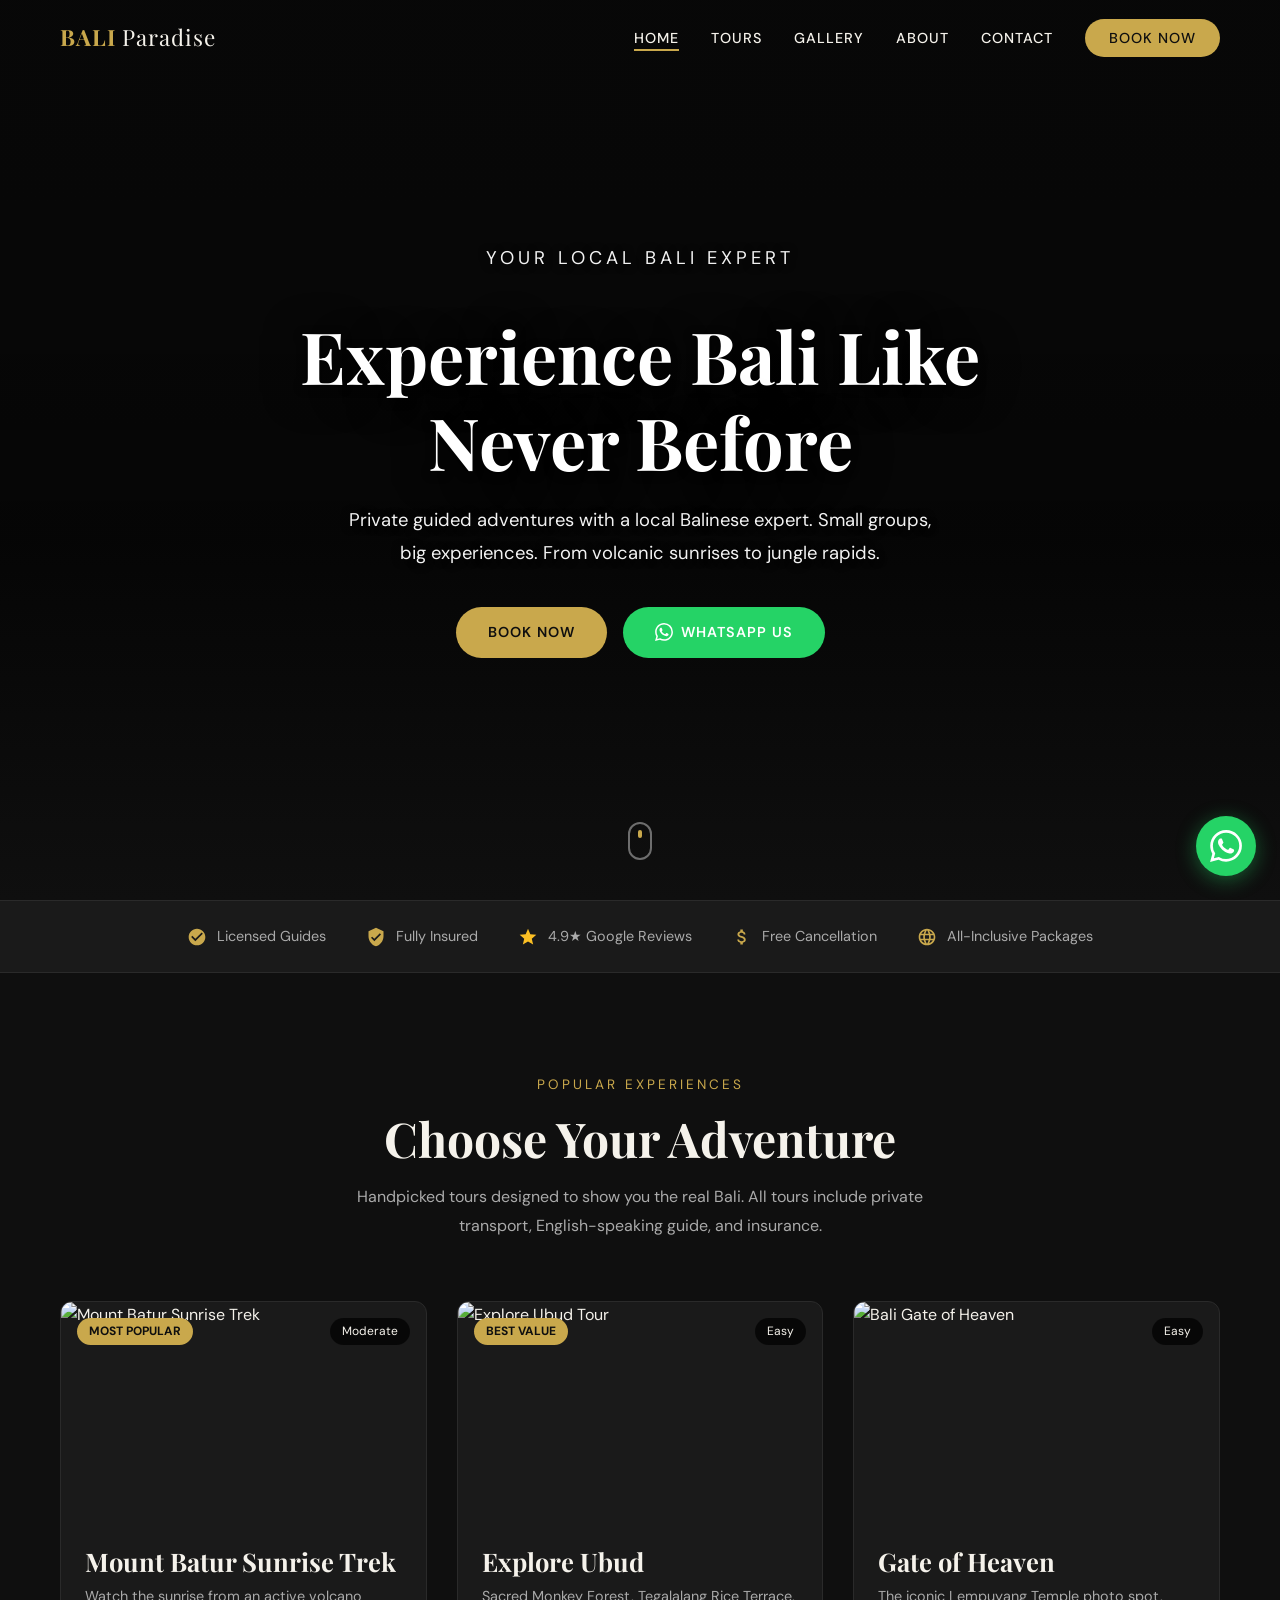
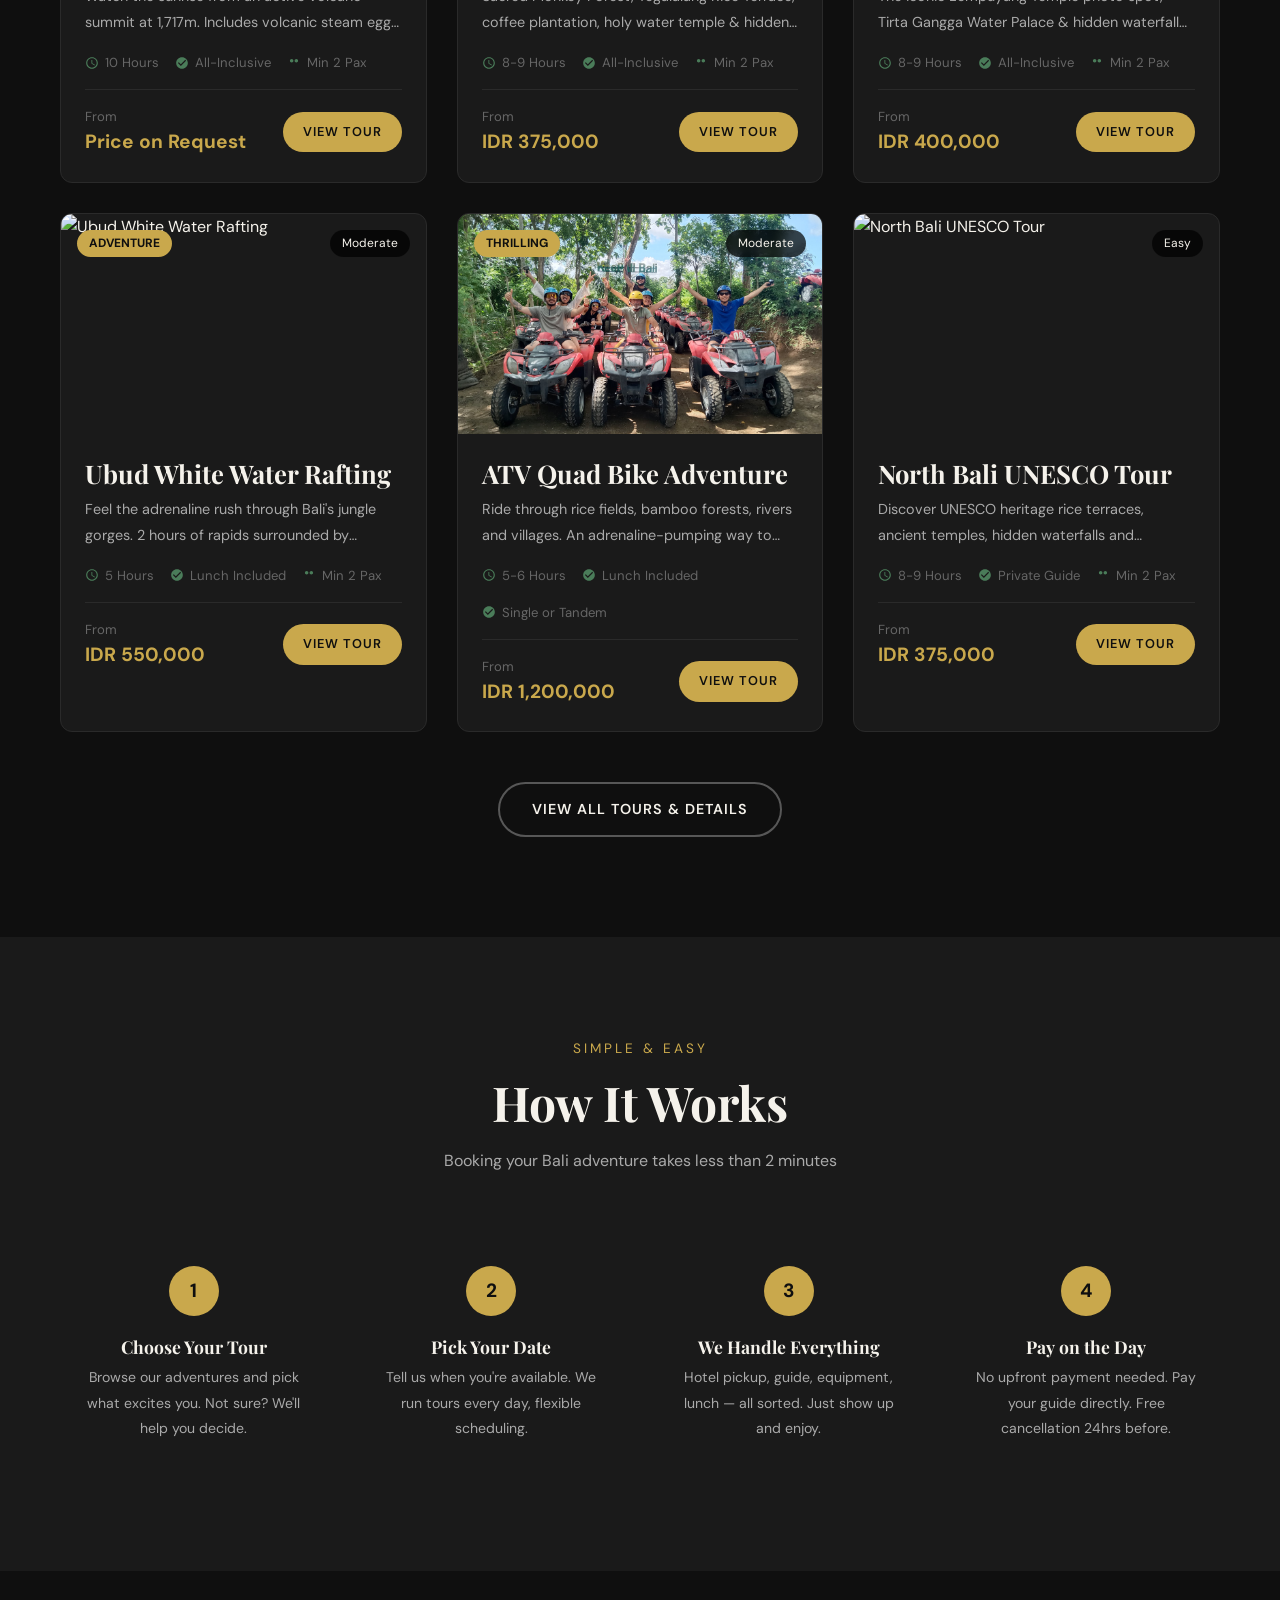
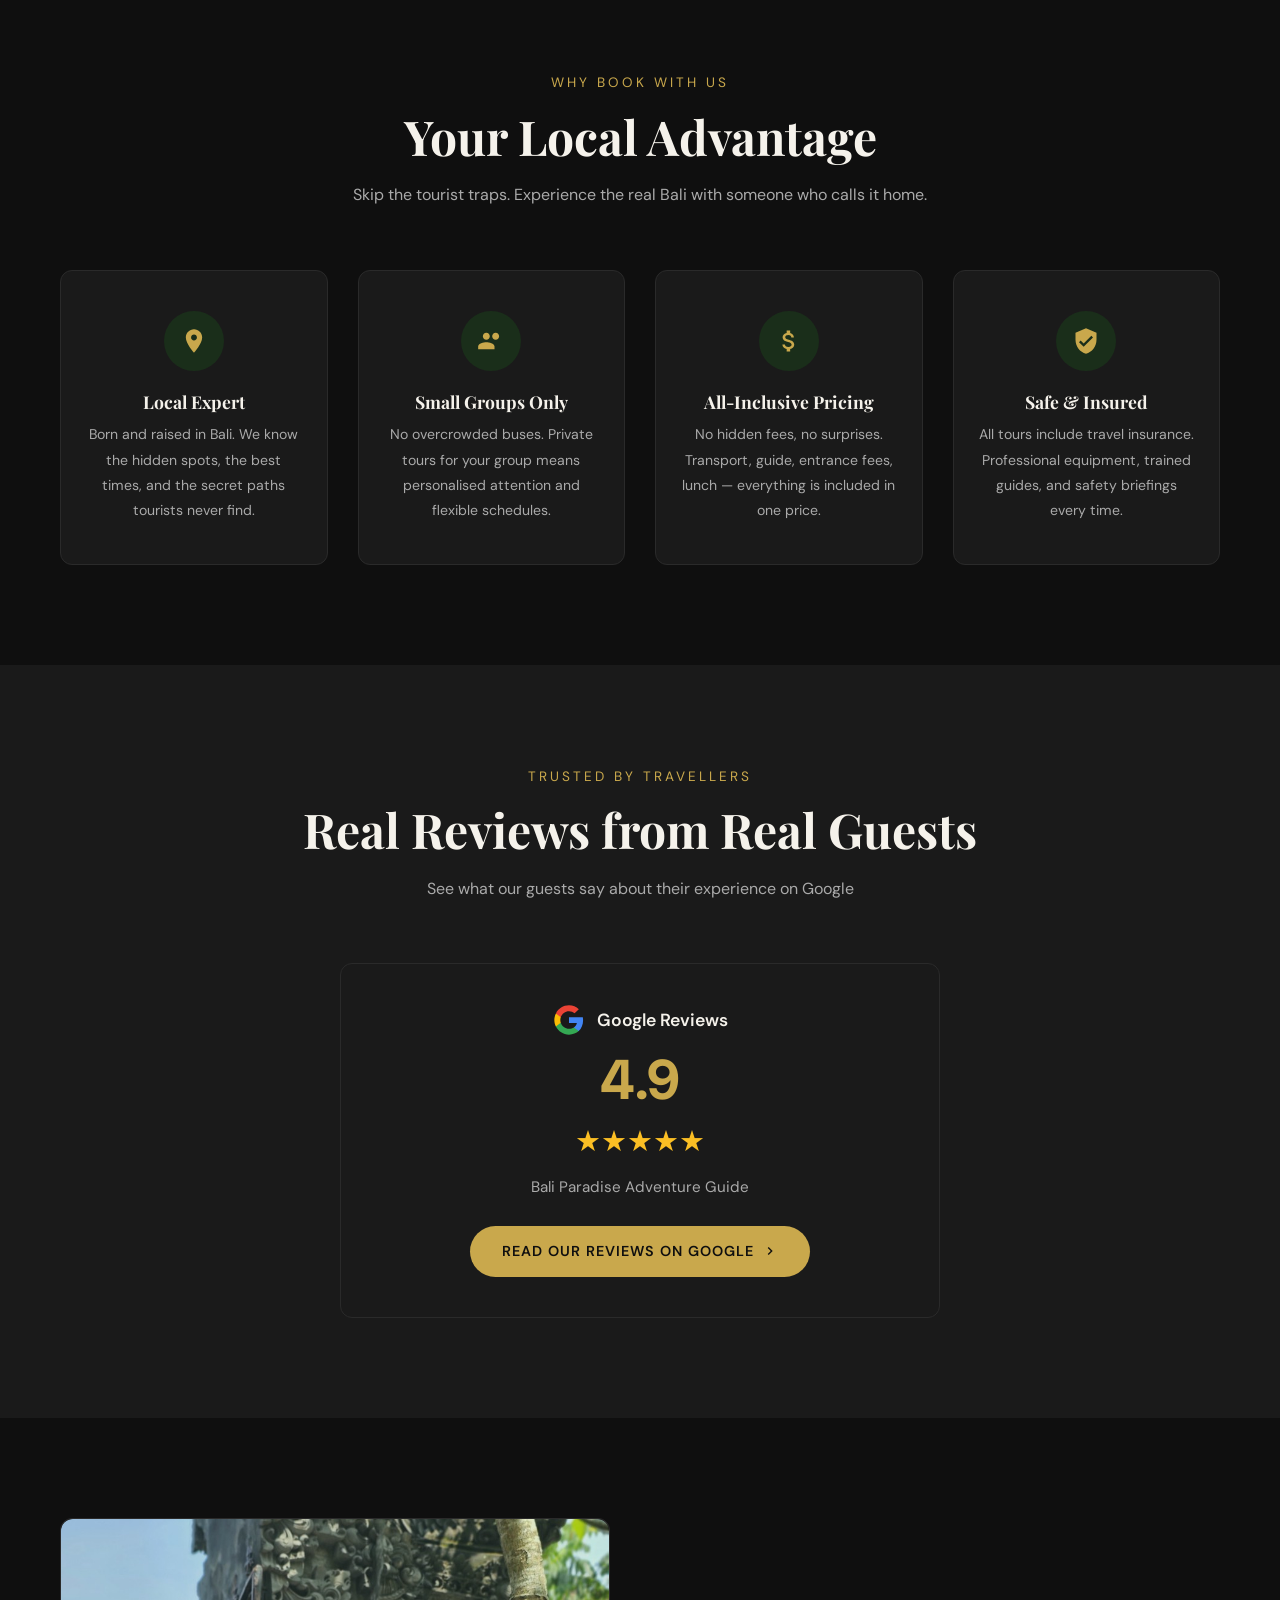
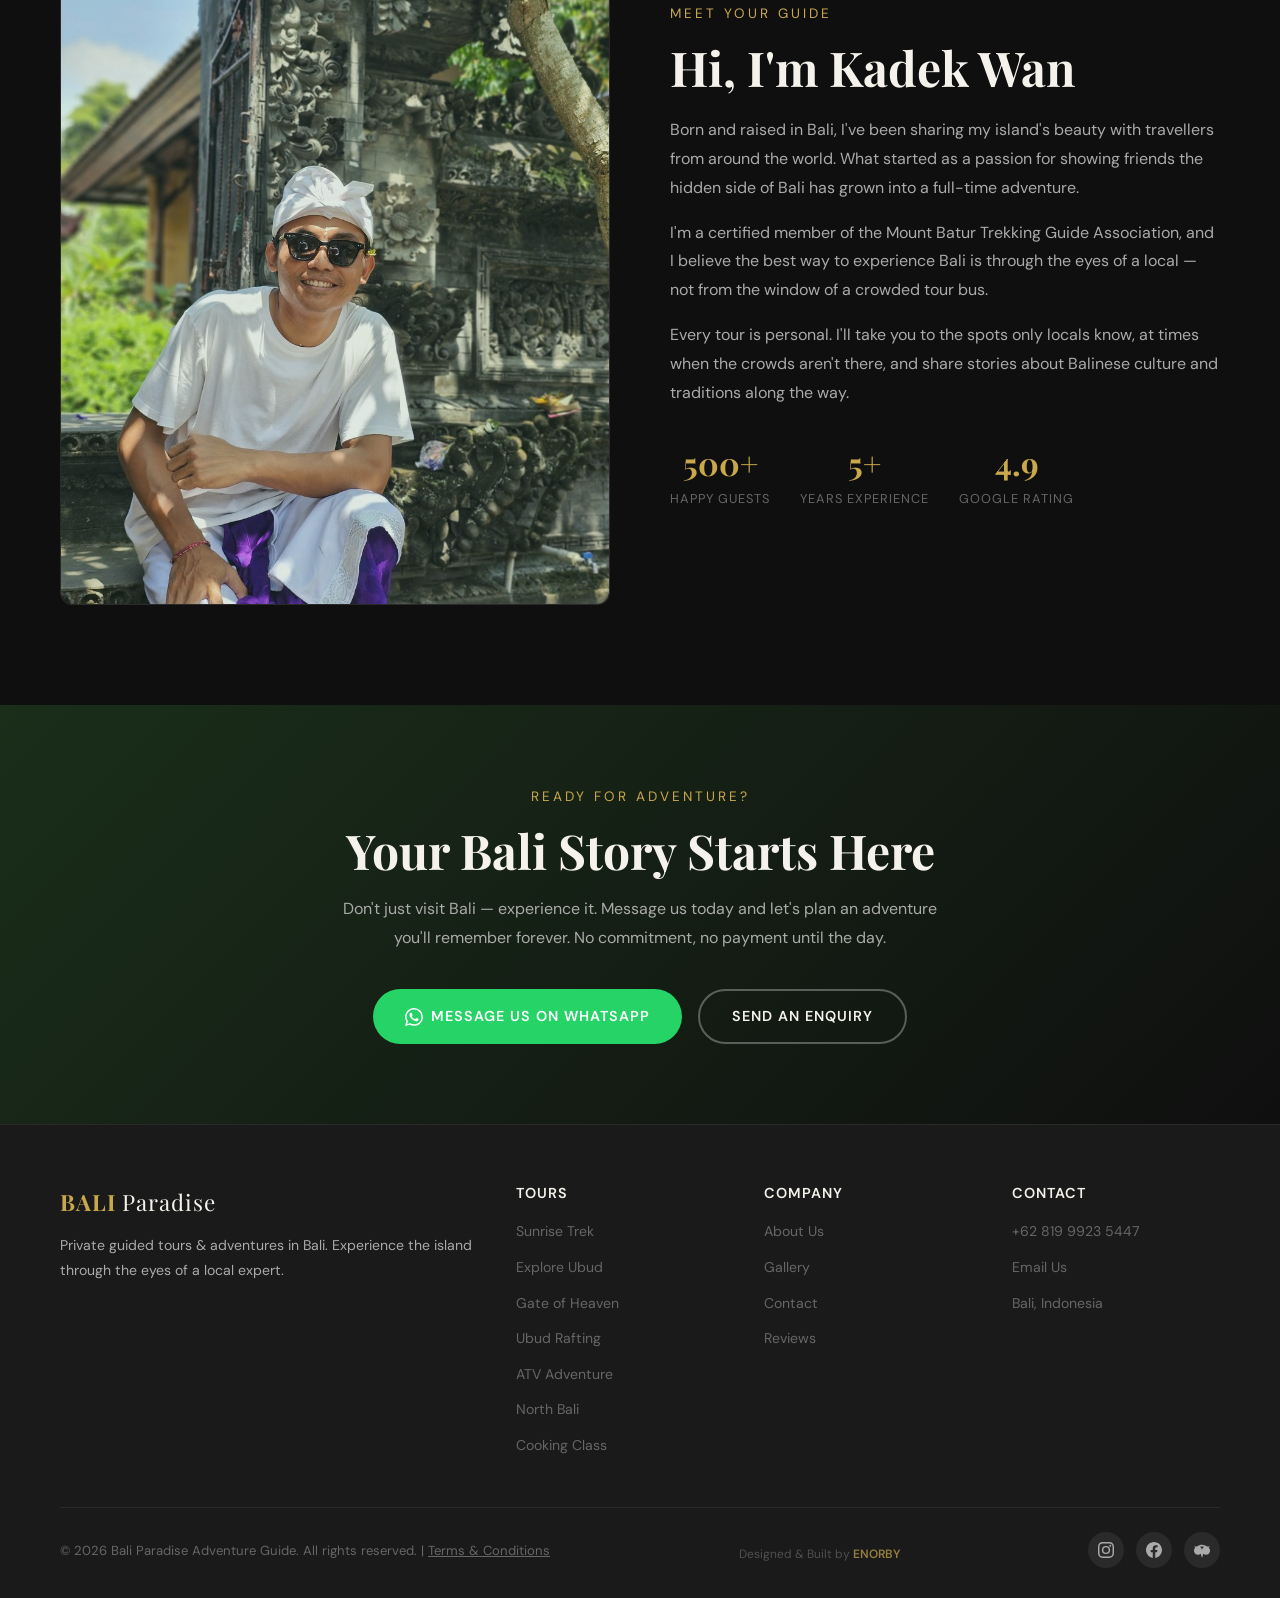
==== index.html @ 6f102c14 "Fix literal \n typo in footer Cooking Class link Co-Authored-By: Claude Sonnet 4.6 (1M context) <nor" ====
﻿<!DOCTYPE html>
<html lang="en">
<head>
    <meta charset="UTF-8">
    <meta name="viewport" content="width=device-width, initial-scale=1.0">
    <title>Bali Paradise Adventure Guide | Private Tours & Experiences in Bali</title>
    <meta name="description" content="Experience Bali with a local expert. Private guided tours including Mount Batur sunrise trek, Ubud rafting, ATV adventures, temple visits & more. Small groups, all-inclusive pricing, free cancellation.">
    <meta name="keywords" content="Bali tours, Bali private guide, Mount Batur sunrise trek, Ubud rafting, Bali ATV, Bali adventure tours">

    <!-- Open Graph -->
    <meta property="og:title" content="Bali Paradise Adventure Guide | Private Tours & Experiences">
    <meta property="og:description" content="Experience Bali with a local expert. Private tours, small groups, all-inclusive pricing.">
    <meta property="og:type" content="website">

    <!-- Fonts -->
    <link rel="preconnect" href="https://fonts.googleapis.com">
    <link rel="preconnect" href="https://fonts.gstatic.com" crossorigin>
    <link href="https://fonts.googleapis.com/css2?family=DM+Sans:wght@400;500;600;700&family=Playfair+Display:wght@400;700;800&display=swap" rel="stylesheet">

    <link rel="stylesheet" href="css/style.css">
</head>
<body>
    <script src="js/cms-loader.js"></script>

    <!-- NAVIGATION -->
    <nav class="navbar">
        <div class="nav-container">
            <a href="index.html" class="nav-logo">BALI <span>Paradise</span></a>
            <ul class="nav-links">
                <li><a href="index.html" class="active">Home</a></li>
                <li><a href="tours.html">Tours</a></li>
                <li><a href="gallery.html">Gallery</a></li>
                <li><a href="about.html">About</a></li>
                <li><a href="contact.html">Contact</a></li>
                <li><a href="booking.html" class="nav-cta">Book Now</a></li>
            </ul>
            <div class="nav-toggle">
                <span></span>
                <span></span>
                <span></span>
            </div>
        </div>
    </nav>

    <!-- HERO SECTION -->
    <section class="hero" id="home">
        <div class="hero-bg" style="background-image: url('https://images.unsplash.com/photo-1537996194471-e657df975ab4?w=1920&q=80');"></div>
        <div class="hero-content">
            <p class="hero-subtitle" data-cms-hero="subtitle">Your Local Bali Expert</p>
            <h1 data-cms-hero="heading">Experience Bali Like Never Before</h1>
            <p data-cms-hero="description">Private guided adventures with a local Balinese expert. Small groups, big experiences. From volcanic sunrises to jungle rapids.</p>
            <div class="hero-buttons">
                <a href="booking.html" class="btn btn-primary">Book Now</a>
                <a href="https://wa.me/6281999235447?text=Hi!%20I'd%20like%20to%20know%20more%20about%20your%20tours" target="_blank" class="btn btn-whatsapp" data-cms-business="whatsapp">
                    <svg viewBox="0 0 24 24" width="18" height="18" fill="currentColor"><path d="M17.472 14.382c-.297-.149-1.758-.867-2.03-.967-.273-.099-.471-.148-.67.15-.197.297-.767.966-.94 1.164-.173.199-.347.223-.644.075-.297-.15-1.255-.463-2.39-1.475-.883-.788-1.48-1.761-1.653-2.059-.173-.297-.018-.458.13-.606.134-.133.298-.347.446-.52.149-.174.198-.298.298-.497.099-.198.05-.371-.025-.52-.075-.149-.669-1.612-.916-2.207-.242-.579-.487-.5-.669-.51-.173-.008-.371-.01-.57-.01-.198 0-.52.074-.792.372-.272.297-1.04 1.016-1.04 2.479 0 1.462 1.065 2.875 1.213 3.074.149.198 2.096 3.2 5.077 4.487.709.306 1.262.489 1.694.625.712.227 1.36.195 1.871.118.571-.085 1.758-.719 2.006-1.413.248-.694.248-1.289.173-1.413-.074-.124-.272-.198-.57-.347m-5.421 7.403h-.004a9.87 9.87 0 01-5.031-1.378l-.361-.214-3.741.982.998-3.648-.235-.374a9.86 9.86 0 01-1.51-5.26c.001-5.45 4.436-9.884 9.888-9.884 2.64 0 5.122 1.03 6.988 2.898a9.825 9.825 0 012.893 6.994c-.003 5.45-4.437 9.884-9.885 9.884m8.413-18.297A11.815 11.815 0 0012.05 0C5.495 0 .16 5.335.157 11.892c0 2.096.547 4.142 1.588 5.945L.057 24l6.305-1.654a11.882 11.882 0 005.683 1.448h.005c6.554 0 11.89-5.335 11.893-11.893a11.821 11.821 0 00-3.48-8.413z"/></svg>
                    WhatsApp Us
                </a>
            </div>
        </div>
        <div class="scroll-indicator">
            <span></span>
        </div>
    </section>

    <!-- TRUST BAR -->
    <div class="trust-bar">
        <div class="container">
            <div class="trust-items">
                <div class="trust-item">
                    <svg viewBox="0 0 24 24"><path d="M12 2C6.48 2 2 6.48 2 12s4.48 10 10 10 10-4.48 10-10S17.52 2 12 2zm-2 15l-5-5 1.41-1.41L10 14.17l7.59-7.59L19 8l-9 9z"/></svg>
                    Licensed Guides
                </div>
                <div class="trust-item">
                    <svg viewBox="0 0 24 24"><path d="M12 1L3 5v6c0 5.55 3.84 10.74 9 12 5.16-1.26 9-6.45 9-12V5l-9-4zm-2 16l-4-4 1.41-1.41L10 14.17l6.59-6.59L18 9l-8 8z"/></svg>
                    Fully Insured
                </div>
                <div class="trust-item">
                    <svg viewBox="0 0 24 24" style="fill: #fbbf24;"><path d="M12 17.27L18.18 21l-1.64-7.03L22 9.24l-7.19-.61L12 2 9.19 8.63 2 9.24l5.46 4.73L5.82 21z"/></svg>
                    <a href="https://maps.app.goo.gl/Lucm7mpu2UtnnKXX6" target="_blank" rel="noopener" style="color: inherit; text-decoration: none;">4.9&#9733; Google Reviews</a>
                </div>
                <div class="trust-item">
                    <svg viewBox="0 0 24 24"><path d="M11.8 10.9c-2.27-.59-3-1.2-3-2.15 0-1.09 1.01-1.85 2.7-1.85 1.78 0 2.44.85 2.5 2.1h2.21c-.07-1.72-1.12-3.3-3.21-3.81V3h-3v2.16c-1.94.42-3.5 1.68-3.5 3.61 0 2.31 1.91 3.46 4.7 4.13 2.5.6 3 1.48 3 2.41 0 .69-.49 1.79-2.7 1.79-2.06 0-2.87-.92-2.98-2.1h-2.2c.12 2.19 1.76 3.42 3.68 3.83V21h3v-2.15c1.95-.37 3.5-1.5 3.5-3.55 0-2.84-2.43-3.81-4.7-4.4z"/></svg>
                    Free Cancellation
                </div>
                <div class="trust-item">
                    <svg viewBox="0 0 24 24"><path d="M11.99 2C6.47 2 2 6.48 2 12s4.47 10 9.99 10C17.52 22 22 17.52 22 12S17.52 2 11.99 2zm6.93 6h-2.95c-.32-1.25-.78-2.45-1.38-3.56 1.84.63 3.37 1.91 4.33 3.56zM12 4.04c.83 1.2 1.48 2.53 1.91 3.96h-3.82c.43-1.43 1.08-2.76 1.91-3.96zM4.26 14C4.1 13.36 4 12.69 4 12s.1-1.36.26-2h3.38c-.08.66-.14 1.32-.14 2 0 .68.06 1.34.14 2H4.26zm.82 2h2.95c.32 1.25.78 2.45 1.38 3.56-1.84-.63-3.37-1.9-4.33-3.56zm2.95-8H5.08c.96-1.66 2.49-2.93 4.33-3.56C8.81 5.55 8.35 6.75 8.03 8zM12 19.96c-.83-1.2-1.48-2.53-1.91-3.96h3.82c-.43 1.43-1.08 2.76-1.91 3.96zM14.34 14H9.66c-.09-.66-.16-1.32-.16-2 0-.68.07-1.35.16-2h4.68c.09.65.16 1.32.16 2 0 .68-.07 1.34-.16 2zm.25 5.56c.6-1.11 1.06-2.31 1.38-3.56h2.95c-.96 1.65-2.49 2.93-4.33 3.56zM16.36 14c.08-.66.14-1.32.14-2 0-.68-.06-1.34-.14-2h3.38c.16.64.26 1.31.26 2s-.1 1.36-.26 2h-3.38z"/></svg>
                    All-Inclusive Packages
                </div>
            </div>
        </div>
    </div>

    <!-- FEATURED TOURS -->
    <section class="section" id="tours">
        <div class="container">
            <div class="section-header fade-in">
                <p class="label">Popular Experiences</p>
                <h2>Choose Your Adventure</h2>
                <p>Handpicked tours designed to show you the real Bali. All tours include private transport, English-speaking guide, and insurance.</p>
            </div>

            <div class="tours-grid">
                <!-- Tour 1: Sunrise Trek -->
                <div class="tour-card fade-in">
                    <div class="tour-card-image">
                        <img src="https://images.unsplash.com/photo-1693821876313-dc573a92028c?w=600&q=80" alt="Mount Batur Sunrise Trek" loading="lazy">
                        <span class="tour-card-badge">Most Popular</span>
                        <span class="tour-card-difficulty">Moderate</span>
                    </div>
                    <div class="tour-card-body">
                        <h3>Mount Batur Sunrise Trek</h3>
                        <p>Watch the sunrise from an active volcano summit at 1,717m. Includes volcanic steam eggs and coffee plantation visit.</p>
                        <div class="tour-card-meta">
                            <span>
                                <svg viewBox="0 0 24 24"><path d="M11.99 2C6.47 2 2 6.48 2 12s4.47 10 9.99 10C17.52 22 22 17.52 22 12S17.52 2 11.99 2zM12 20c-4.42 0-8-3.58-8-8s3.58-8 8-8 8 3.58 8 8-3.58 8-8 8zm.5-13H11v6l5.25 3.15.75-1.23-4.5-2.67z"/></svg>
                                10 Hours
                            </span>
                            <span>
                                <svg viewBox="0 0 24 24"><path d="M12 2C6.48 2 2 6.48 2 12s4.48 10 10 10 10-4.48 10-10S17.52 2 12 2zm-2 15l-5-5 1.41-1.41L10 14.17l7.59-7.59L19 8l-9 9z"/></svg>
                                All-Inclusive
                            </span>
                            <span>
                                <svg viewBox="0 0 24 24"><path d="M16 11c1.66 0 2.99-1.34 2.99-3S17.66 5 16 5c-1.66 0-3 1.34-3 3s1.34 3 3 3zm-8 0c1.66 0 2.99-1.34 2.99-3S9.66 5 8 5C6.34 5 5 6.34 5 8s1.34 3 3 3z"/></svg>
                                Min 2 Pax
                            </span>
                        </div>
                        <div class="tour-card-footer">
                            <div class="tour-price">
                                From
                                <!-- PLACEHOLDER: Price pending from client -->
                                <strong>Price on Request</strong>
                            </div>
                            <a href="tours.html#sunrise-trek" class="btn btn-primary">View Tour</a>
                        </div>
                    </div>
                </div>

                <!-- Tour 2: Explore Ubud -->
                <div class="tour-card fade-in">
                    <div class="tour-card-image">
                        <img src="https://images.unsplash.com/photo-1555400038-63f5ba517a47?w=600&q=80" alt="Explore Ubud Tour" loading="lazy">
                        <span class="tour-card-badge">Best Value</span>
                        <span class="tour-card-difficulty">Easy</span>
                    </div>
                    <div class="tour-card-body">
                        <h3>Explore Ubud</h3>
                        <p>Sacred Monkey Forest, Tegalalang Rice Terrace, coffee plantation, holy water temple & hidden waterfall.</p>
                        <div class="tour-card-meta">
                            <span>
                                <svg viewBox="0 0 24 24"><path d="M11.99 2C6.47 2 2 6.48 2 12s4.47 10 9.99 10C17.52 22 22 17.52 22 12S17.52 2 11.99 2zM12 20c-4.42 0-8-3.58-8-8s3.58-8 8-8 8 3.58 8 8-3.58 8-8 8zm.5-13H11v6l5.25 3.15.75-1.23-4.5-2.67z"/></svg>
                                8-9 Hours
                            </span>
                            <span>
                                <svg viewBox="0 0 24 24"><path d="M12 2C6.48 2 2 6.48 2 12s4.48 10 10 10 10-4.48 10-10S17.52 2 12 2zm-2 15l-5-5 1.41-1.41L10 14.17l7.59-7.59L19 8l-9 9z"/></svg>
                                All-Inclusive
                            </span>
                            <span>
                                <svg viewBox="0 0 24 24"><path d="M16 11c1.66 0 2.99-1.34 2.99-3S17.66 5 16 5c-1.66 0-3 1.34-3 3s1.34 3 3 3zm-8 0c1.66 0 2.99-1.34 2.99-3S9.66 5 8 5C6.34 5 5 6.34 5 8s1.34 3 3 3z"/></svg>
                                Min 2 Pax
                            </span>
                        </div>
                        <div class="tour-card-footer">
                            <div class="tour-price">
                                From
                                <strong>IDR 375,000</strong>
                            </div>
                            <a href="tours.html#ubud" class="btn btn-primary">View Tour</a>
                        </div>
                    </div>
                </div>

                <!-- Tour 3: Gate of Heaven -->
                <div class="tour-card fade-in">
                    <div class="tour-card-image">
                        <img src="https://images.unsplash.com/photo-1575573330964-db3dad170190?w=600&q=80" alt="Bali Gate of Heaven" loading="lazy">
                        <span class="tour-card-difficulty">Easy</span>
                    </div>
                    <div class="tour-card-body">
                        <h3>Gate of Heaven</h3>
                        <p>The iconic Lempuyang Temple photo spot, Tirta Gangga Water Palace & hidden waterfall adventure.</p>
                        <div class="tour-card-meta">
                            <span>
                                <svg viewBox="0 0 24 24"><path d="M11.99 2C6.47 2 2 6.48 2 12s4.47 10 9.99 10C17.52 22 22 17.52 22 12S17.52 2 11.99 2zM12 20c-4.42 0-8-3.58-8-8s3.58-8 8-8 8 3.58 8 8-3.58 8-8 8zm.5-13H11v6l5.25 3.15.75-1.23-4.5-2.67z"/></svg>
                                8-9 Hours
                            </span>
                            <span>
                                <svg viewBox="0 0 24 24"><path d="M12 2C6.48 2 2 6.48 2 12s4.48 10 10 10 10-4.48 10-10S17.52 2 12 2zm-2 15l-5-5 1.41-1.41L10 14.17l7.59-7.59L19 8l-9 9z"/></svg>
                                All-Inclusive
                            </span>
                            <span>
                                <svg viewBox="0 0 24 24"><path d="M16 11c1.66 0 2.99-1.34 2.99-3S17.66 5 16 5c-1.66 0-3 1.34-3 3s1.34 3 3 3zm-8 0c1.66 0 2.99-1.34 2.99-3S9.66 5 8 5C6.34 5 5 6.34 5 8s1.34 3 3 3z"/></svg>
                                Min 2 Pax
                            </span>
                        </div>
                        <div class="tour-card-footer">
                            <div class="tour-price">
                                From
                                <strong>IDR 400,000</strong>
                            </div>
                            <a href="tours.html#heaven-gate" class="btn btn-primary">View Tour</a>
                        </div>
                    </div>
                </div>

                <!-- Tour 4: Ubud Rafting -->
                <div class="tour-card fade-in">
                    <div class="tour-card-image">
                        <img src="https://images.unsplash.com/photo-1629248564797-8c5ba85da9d3?w=600&q=80" alt="Ubud White Water Rafting" loading="lazy">
                        <span class="tour-card-badge">Adventure</span>
                        <span class="tour-card-difficulty">Moderate</span>
                    </div>
                    <div class="tour-card-body">
                        <h3>Ubud White Water Rafting</h3>
                        <p>Feel the adrenaline rush through Bali's jungle gorges. 2 hours of rapids surrounded by stunning tropical scenery.</p>
                        <div class="tour-card-meta">
                            <span>
                                <svg viewBox="0 0 24 24"><path d="M11.99 2C6.47 2 2 6.48 2 12s4.47 10 9.99 10C17.52 22 22 17.52 22 12S17.52 2 11.99 2zM12 20c-4.42 0-8-3.58-8-8s3.58-8 8-8 8 3.58 8 8-3.58 8-8 8zm.5-13H11v6l5.25 3.15.75-1.23-4.5-2.67z"/></svg>
                                5 Hours
                            </span>
                            <span>
                                <svg viewBox="0 0 24 24"><path d="M12 2C6.48 2 2 6.48 2 12s4.48 10 10 10 10-4.48 10-10S17.52 2 12 2zm-2 15l-5-5 1.41-1.41L10 14.17l7.59-7.59L19 8l-9 9z"/></svg>
                                Lunch Included
                            </span>
                            <span>
                                <svg viewBox="0 0 24 24"><path d="M16 11c1.66 0 2.99-1.34 2.99-3S17.66 5 16 5c-1.66 0-3 1.34-3 3s1.34 3 3 3zm-8 0c1.66 0 2.99-1.34 2.99-3S9.66 5 8 5C6.34 5 5 6.34 5 8s1.34 3 3 3z"/></svg>
                                Min 2 Pax
                            </span>
                        </div>
                        <div class="tour-card-footer">
                            <div class="tour-price">
                                From
                                <strong>IDR 550,000</strong>
                            </div>
                            <a href="tours.html#rafting" class="btn btn-primary">View Tour</a>
                        </div>
                    </div>
                </div>

                <!-- Tour 5: ATV Quad Bike -->
                <div class="tour-card fade-in">
                    <div class="tour-card-image">
                        <img src="images/atv-quad-bike.jpg" alt="ATV Quad Bike Adventure" loading="lazy">
                        <span class="tour-card-badge">Thrilling</span>
                        <span class="tour-card-difficulty">Moderate</span>
                    </div>
                    <div class="tour-card-body">
                        <h3>ATV Quad Bike Adventure</h3>
                        <p>Ride through rice fields, bamboo forests, rivers and villages. An adrenaline-pumping way to explore rural Bali.</p>
                        <div class="tour-card-meta">
                            <span>
                                <svg viewBox="0 0 24 24"><path d="M11.99 2C6.47 2 2 6.48 2 12s4.47 10 9.99 10C17.52 22 22 17.52 22 12S17.52 2 11.99 2zM12 20c-4.42 0-8-3.58-8-8s3.58-8 8-8 8 3.58 8 8-3.58 8-8 8zm.5-13H11v6l5.25 3.15.75-1.23-4.5-2.67z"/></svg>
                                5-6 Hours
                            </span>
                            <span>
                                <svg viewBox="0 0 24 24"><path d="M12 2C6.48 2 2 6.48 2 12s4.48 10 10 10 10-4.48 10-10S17.52 2 12 2zm-2 15l-5-5 1.41-1.41L10 14.17l7.59-7.59L19 8l-9 9z"/></svg>
                                Lunch Included
                            </span>
                            <span>
                                <svg viewBox="0 0 24 24"><path d="M12 2C6.48 2 2 6.48 2 12s4.48 10 10 10 10-4.48 10-10S17.52 2 12 2zm-2 15l-5-5 1.41-1.41L10 14.17l7.59-7.59L19 8l-9 9z"/></svg>
                                Single or Tandem
                            </span>
                        </div>
                        <div class="tour-card-footer">
                            <div class="tour-price">
                                From
                                <strong>IDR 1,200,000</strong>
                            </div>
                            <a href="tours.html#atv" class="btn btn-primary">View Tour</a>
                        </div>
                    </div>
                </div>

                <!-- Tour 6: North Bali UNESCO -->
                <div class="tour-card fade-in">
                    <div class="tour-card-image">
                        <img src="https://images.unsplash.com/photo-1554931670-4ebfabf6e7a9?w=600&q=80" alt="North Bali UNESCO Tour" loading="lazy">
                        <span class="tour-card-difficulty">Easy</span>
                    </div>
                    <div class="tour-card-body">
                        <h3>North Bali UNESCO Tour</h3>
                        <p>Discover UNESCO heritage rice terraces, ancient temples, hidden waterfalls and authentic Luwak coffee.</p>
                        <div class="tour-card-meta">
                            <span>
                                <svg viewBox="0 0 24 24"><path d="M11.99 2C6.47 2 2 6.48 2 12s4.47 10 9.99 10C17.52 22 22 17.52 22 12S17.52 2 11.99 2zM12 20c-4.42 0-8-3.58-8-8s3.58-8 8-8 8 3.58 8 8-3.58 8-8 8zm.5-13H11v6l5.25 3.15.75-1.23-4.5-2.67z"/></svg>
                                8-9 Hours
                            </span>
                            <span>
                                <svg viewBox="0 0 24 24"><path d="M12 2C6.48 2 2 6.48 2 12s4.48 10 10 10 10-4.48 10-10S17.52 2 12 2zm-2 15l-5-5 1.41-1.41L10 14.17l7.59-7.59L19 8l-9 9z"/></svg>
                                Private Guide
                            </span>
                            <span>
                                <svg viewBox="0 0 24 24"><path d="M16 11c1.66 0 2.99-1.34 2.99-3S17.66 5 16 5c-1.66 0-3 1.34-3 3s1.34 3 3 3zm-8 0c1.66 0 2.99-1.34 2.99-3S9.66 5 8 5C6.34 5 5 6.34 5 8s1.34 3 3 3z"/></svg>
                                Min 2 Pax
                            </span>
                        </div>
                        <div class="tour-card-footer">
                            <div class="tour-price">
                                From
                                <strong>IDR 375,000</strong>
                            </div>
                            <a href="tours.html#north-bali" class="btn btn-primary">View Tour</a>
                        </div>
                    </div>
                </div>
            </div>

            <div style="text-align: center; margin-top: 50px;" class="fade-in">
                <a href="tours.html" class="btn btn-outline">View All Tours & Details</a>
            </div>
        </div>
    </section>

    <!-- HOW IT WORKS -->
    <section class="section" style="background: var(--bg-secondary);">
        <div class="container">
            <div class="section-header fade-in">
                <p class="label">Simple & Easy</p>
                <h2>How It Works</h2>
                <p>Booking your Bali adventure takes less than 2 minutes</p>
            </div>

            <div class="steps-grid">
                <div class="step-card fade-in">
                    <div class="step-number">1</div>
                    <h3>Choose Your Tour</h3>
                    <p>Browse our adventures and pick what excites you. Not sure? We'll help you decide.</p>
                </div>
                <div class="step-card fade-in">
                    <div class="step-number">2</div>
                    <h3>Pick Your Date</h3>
                    <p>Tell us when you're available. We run tours every day, flexible scheduling.</p>
                </div>
                <div class="step-card fade-in">
                    <div class="step-number">3</div>
                    <h3>We Handle Everything</h3>
                    <p>Hotel pickup, guide, equipment, lunch &mdash; all sorted. Just show up and enjoy.</p>
                </div>
                <div class="step-card fade-in">
                    <div class="step-number">4</div>
                    <h3>Pay on the Day</h3>
                    <p>No upfront payment needed. Pay your guide directly. Free cancellation 24hrs before.</p>
                </div>
            </div>
        </div>
    </section>

    <!-- WHY CHOOSE US -->
    <section class="section" id="why-us">
        <div class="container">
            <div class="section-header fade-in">
                <p class="label">Why Book With Us</p>
                <h2>Your Local Advantage</h2>
                <p>Skip the tourist traps. Experience the real Bali with someone who calls it home.</p>
            </div>

            <div class="features-grid">
                <div class="feature-card fade-in">
                    <div class="feature-icon">
                        <svg viewBox="0 0 24 24"><path d="M12 2C8.13 2 5 5.13 5 9c0 5.25 7 13 7 13s7-7.75 7-13c0-3.87-3.13-7-7-7zm0 9.5c-1.38 0-2.5-1.12-2.5-2.5s1.12-2.5 2.5-2.5 2.5 1.12 2.5 2.5-1.12 2.5-2.5 2.5z"/></svg>
                    </div>
                    <h3>Local Expert</h3>
                    <p>Born and raised in Bali. We know the hidden spots, the best times, and the secret paths tourists never find.</p>
                </div>
                <div class="feature-card fade-in">
                    <div class="feature-icon">
                        <svg viewBox="0 0 24 24"><path d="M16 11c1.66 0 2.99-1.34 2.99-3S17.66 5 16 5c-1.66 0-3 1.34-3 3s1.34 3 3 3zm-8 0c1.66 0 2.99-1.34 2.99-3S9.66 5 8 5C6.34 5 5 6.34 5 8s1.34 3 3 3zm0 2c-2.33 0-7 1.17-7 3.5V19h14v-2.5c0-2.33-4.67-3.5-7-3.5z"/></svg>
                    </div>
                    <h3>Small Groups Only</h3>
                    <p>No overcrowded buses. Private tours for your group means personalised attention and flexible schedules.</p>
                </div>
                <div class="feature-card fade-in">
                    <div class="feature-icon">
                        <svg viewBox="0 0 24 24"><path d="M11.8 10.9c-2.27-.59-3-1.2-3-2.15 0-1.09 1.01-1.85 2.7-1.85 1.78 0 2.44.85 2.5 2.1h2.21c-.07-1.72-1.12-3.3-3.21-3.81V3h-3v2.16c-1.94.42-3.5 1.68-3.5 3.61 0 2.31 1.91 3.46 4.7 4.13 2.5.6 3 1.48 3 2.41 0 .69-.49 1.79-2.7 1.79-2.06 0-2.87-.92-2.98-2.1h-2.2c.12 2.19 1.76 3.42 3.68 3.83V21h3v-2.15c1.95-.37 3.5-1.5 3.5-3.55 0-2.84-2.43-3.81-4.7-4.4z"/></svg>
                    </div>
                    <h3>All-Inclusive Pricing</h3>
                    <p>No hidden fees, no surprises. Transport, guide, entrance fees, lunch &mdash; everything is included in one price.</p>
                </div>
                <div class="feature-card fade-in">
                    <div class="feature-icon">
                        <svg viewBox="0 0 24 24"><path d="M12 1L3 5v6c0 5.55 3.84 10.74 9 12 5.16-1.26 9-6.45 9-12V5l-9-4zm-2 16l-4-4 1.41-1.41L10 14.17l6.59-6.59L18 9l-8 8z"/></svg>
                    </div>
                    <h3>Safe & Insured</h3>
                    <p>All tours include travel insurance. Professional equipment, trained guides, and safety briefings every time.</p>
                </div>
            </div>
        </div>
    </section>

    <!-- GOOGLE REVIEWS -->
    <section class="section" style="background: var(--bg-secondary);" id="reviews">
        <div class="container">
            <div class="section-header fade-in">
                <p class="label">Trusted by Travellers</p>
                <h2>Real Reviews from Real Guests</h2>
                <p>See what our guests say about their experience on Google</p>
            </div>

            <div class="fade-in" style="max-width: 600px; margin: 40px auto 0; text-align: center;">
                <a href="https://maps.app.goo.gl/Lucm7mpu2UtnnKXX6" target="_blank" rel="noopener" style="text-decoration: none; display: block;">
                    <div style="background: var(--bg-card); border: 1px solid var(--border-subtle); border-radius: var(--radius); padding: 40px 30px;">
                        <div style="display: flex; align-items: center; justify-content: center; gap: 12px; margin-bottom: 16px;">
                            <svg viewBox="0 0 24 24" width="32" height="32" fill="none"><path d="M22.56 12.25c0-.78-.07-1.53-.2-2.25H12v4.26h5.92c-.26 1.37-1.04 2.53-2.21 3.31v2.77h3.57c2.08-1.92 3.28-4.74 3.28-8.09z" fill="#4285F4"/><path d="M12 23c2.97 0 5.46-.98 7.28-2.66l-3.57-2.77c-.98.66-2.23 1.06-3.71 1.06-2.86 0-5.29-1.93-6.16-4.53H2.18v2.84C3.99 20.53 7.7 23 12 23z" fill="#34A853"/><path d="M5.84 14.09c-.22-.66-.35-1.36-.35-2.09s.13-1.43.35-2.09V7.07H2.18C1.43 8.55 1 10.22 1 12s.43 3.45 1.18 4.93l2.85-2.22.81-.62z" fill="#FBBC05"/><path d="M12 5.38c1.62 0 3.06.56 4.21 1.64l3.15-3.15C17.45 2.09 14.97 1 12 1 7.7 1 3.99 3.47 2.18 7.07l3.66 2.84c.87-2.6 3.3-4.53 6.16-4.53z" fill="#EA4335"/></svg>
                            <span style="font-size: 1.1rem; font-weight: 600; color: var(--text-primary);">Google Reviews</span>
                        </div>
                        <div style="font-size: 3.5rem; font-weight: 800; color: var(--accent-gold); font-family: var(--font-heading); line-height: 1;">4.9</div>
                        <div style="color: #fbbf24; font-size: 1.8rem; margin: 10px 0;">&#9733;&#9733;&#9733;&#9733;&#9733;</div>
                        <p style="color: var(--text-secondary); font-size: 0.95rem; margin-bottom: 24px;">Bali Paradise Adventure Guide</p>
                        <span class="btn btn-primary" style="display: inline-flex; align-items: center; gap: 8px;">
                            Read Our Reviews on Google
                            <svg viewBox="0 0 24 24" width="16" height="16" fill="currentColor"><path d="M10 6L8.59 7.41 13.17 12l-4.58 4.59L10 18l6-6z"/></svg>
                        </span>
                    </div>
                </a>
            </div>
        </div>
    </section>

    <!-- ABOUT PREVIEW -->
    <section class="section" id="about">
        <div class="container">
            <div class="about-grid">
                <div class="about-image fade-in">
                    <img src="images/guide-kadek.jpg" alt="Kadek Wan - Official Bali Guide at Uluwatu Temple" loading="lazy" style="border-radius: var(--radius); object-fit: cover; width: 100%; aspect-ratio: 3/4;">
                </div>
                <div class="about-content fade-in">
                    <p class="label">Meet Your Guide</p>
                    <!-- PLACEHOLDER: Replace with real name and story from client -->
                    <h2>Hi, I'm Kadek Wan</h2>
                    <p>Born and raised in Bali, I've been sharing my island's beauty with travellers from around the world. What started as a passion for showing friends the hidden side of Bali has grown into a full-time adventure.</p>
                    <p>I'm a certified member of the Mount Batur Trekking Guide Association, and I believe the best way to experience Bali is through the eyes of a local &mdash; not from the window of a crowded tour bus.</p>
                    <p>Every tour is personal. I'll take you to the spots only locals know, at times when the crowds aren't there, and share stories about Balinese culture and traditions along the way.</p>

                    <div class="about-stats">
                        <!-- PLACEHOLDER: Update with real numbers from client -->
                        <div class="about-stat">
                            <div class="number">500+</div>
                            <div class="label">Happy Guests</div>
                        </div>
                        <div class="about-stat">
                            <div class="number">5+</div>
                            <div class="label">Years Experience</div>
                        </div>
                        <div class="about-stat">
                            <div class="number">4.9</div>
                            <div class="label">Google Rating</div>
                        </div>
                    </div>
                </div>
            </div>
        </div>
    </section>

    <!-- CTA SECTION -->
    <section class="section" style="background: linear-gradient(135deg, var(--bg-forest), #0f0f0f); text-align: center; padding: 80px 0;">
        <div class="container fade-in">
            <p class="label" style="color: var(--accent-gold); font-size: 0.85rem; text-transform: uppercase; letter-spacing: 3px; margin-bottom: 12px;">Ready for Adventure?</p>
            <h2 style="margin-bottom: 16px;">Your Bali Story Starts Here</h2>
            <p style="max-width: 600px; margin: 0 auto 36px; color: var(--text-secondary);">Don't just visit Bali &mdash; experience it. Message us today and let's plan an adventure you'll remember forever. No commitment, no payment until the day.</p>
            <div class="hero-buttons" style="justify-content: center;">
                <a href="https://wa.me/6281999235447?text=Hi!%20I'd%20like%20to%20book%20a%20tour.%20Can%20you%20help?" target="_blank" class="btn btn-whatsapp">
                    <svg viewBox="0 0 24 24" width="18" height="18" fill="currentColor"><path d="M17.472 14.382c-.297-.149-1.758-.867-2.03-.967-.273-.099-.471-.148-.67.15-.197.297-.767.966-.94 1.164-.173.199-.347.223-.644.075-.297-.15-1.255-.463-2.39-1.475-.883-.788-1.48-1.761-1.653-2.059-.173-.297-.018-.458.13-.606.134-.133.298-.347.446-.52.149-.174.198-.298.298-.497.099-.198.05-.371-.025-.52-.075-.149-.669-1.612-.916-2.207-.242-.579-.487-.5-.669-.51-.173-.008-.371-.01-.57-.01-.198 0-.52.074-.792.372-.272.297-1.04 1.016-1.04 2.479 0 1.462 1.065 2.875 1.213 3.074.149.198 2.096 3.2 5.077 4.487.709.306 1.262.489 1.694.625.712.227 1.36.195 1.871.118.571-.085 1.758-.719 2.006-1.413.248-.694.248-1.289.173-1.413-.074-.124-.272-.198-.57-.347m-5.421 7.403h-.004a9.87 9.87 0 01-5.031-1.378l-.361-.214-3.741.982.998-3.648-.235-.374a9.86 9.86 0 01-1.51-5.26c.001-5.45 4.436-9.884 9.888-9.884 2.64 0 5.122 1.03 6.988 2.898a9.825 9.825 0 012.893 6.994c-.003 5.45-4.437 9.884-9.885 9.884m8.413-18.297A11.815 11.815 0 0012.05 0C5.495 0 .16 5.335.157 11.892c0 2.096.547 4.142 1.588 5.945L.057 24l6.305-1.654a11.882 11.882 0 005.683 1.448h.005c6.554 0 11.89-5.335 11.893-11.893a11.821 11.821 0 00-3.48-8.413z"/></svg>
                    Message Us on WhatsApp
                </a>
                <a href="contact.html" class="btn btn-outline">Send an Enquiry</a>
            </div>
        </div>
    </section>

    <!-- FOOTER -->
    <footer class="footer">
        <div class="container">
            <div class="footer-grid">
                <div class="footer-brand">
                    <a href="index.html" class="nav-logo">BALI <span>Paradise</span></a>
                    <p>Private guided tours & adventures in Bali. Experience the island through the eyes of a local expert.</p>
                </div>
                <div>
                    <h4>Tours</h4>
                    <ul class="footer-links">
                        <li><a href="tours.html#sunrise-trek">Sunrise Trek</a></li>
                        <li><a href="tours.html#ubud">Explore Ubud</a></li>
                        <li><a href="tours.html#heaven-gate">Gate of Heaven</a></li>
                        <li><a href="tours.html#rafting">Ubud Rafting</a></li>
                        <li><a href="tours.html#atv">ATV Adventure</a></li>
                        <li><a href="tours.html#north-bali">North Bali</a></li>
                        <li><a href="tours.html#cooking-class">Cooking Class</a></li>
                    </ul>
                </div>
                <div>
                    <h4>Company</h4>
                    <ul class="footer-links">
                        <li><a href="about.html">About Us</a></li>
                        <li><a href="gallery.html">Gallery</a></li>
                        <li><a href="contact.html">Contact</a></li>
                        <li><a href="https://maps.app.goo.gl/Lucm7mpu2UtnnKXX6" target="_blank" rel="noopener">Reviews</a></li>
                    </ul>
                </div>
                <div>
                    <h4>Contact</h4>
                    <ul class="footer-links">
                        <li><a href="https://wa.me/6281999235447" target="_blank">+62 819 9923 5447</a></li>
                        <li><a href="mailto:baliparadisetravels@gmail.com">Email Us</a></li>
                        <li><a href="https://maps.app.goo.gl/Lucm7mpu2UtnnKXX6" target="_blank" rel="noopener">Bali, Indonesia</a></li>
                    </ul>
                </div>
            </div>
            <div class="footer-bottom">
                <p>&copy; 2026 Bali Paradise Adventure Guide. All rights reserved. | <a href="terms.html" style="color: var(--text-muted); text-decoration: underline;">Terms & Conditions</a></p>
                <p style="margin-top: 8px; font-size: 0.75rem; color: var(--text-muted); opacity: 0.7;">Designed &amp; Built by <a href="https://enorby.co.nz" target="_blank" rel="noopener" style="color: var(--accent-gold); text-decoration: none; font-weight: 600;">ENORBY</a></p>
                <div class="footer-social">
                    <!-- PLACEHOLDER: Replace # with real social media URLs -->
                    <a href="#" aria-label="Instagram">
                        <svg viewBox="0 0 24 24"><path d="M12 2.163c3.204 0 3.584.012 4.85.07 3.252.148 4.771 1.691 4.919 4.919.058 1.265.069 1.645.069 4.849 0 3.205-.012 3.584-.069 4.849-.149 3.225-1.664 4.771-4.919 4.919-1.266.058-1.644.07-4.85.07-3.204 0-3.584-.012-4.849-.07-3.26-.149-4.771-1.699-4.919-4.92-.058-1.265-.07-1.644-.07-4.849 0-3.204.013-3.583.07-4.849.149-3.227 1.664-4.771 4.919-4.919 1.266-.057 1.645-.069 4.849-.069zM12 0C8.741 0 8.333.014 7.053.072 2.695.272.273 2.69.073 7.052.014 8.333 0 8.741 0 12c0 3.259.014 3.668.072 4.948.2 4.358 2.618 6.78 6.98 6.98C8.333 23.986 8.741 24 12 24c3.259 0 3.668-.014 4.948-.072 4.354-.2 6.782-2.618 6.979-6.98.059-1.28.073-1.689.073-4.948 0-3.259-.014-3.667-.072-4.947-.196-4.354-2.617-6.78-6.979-6.98C15.668.014 15.259 0 12 0zm0 5.838a6.162 6.162 0 100 12.324 6.162 6.162 0 000-12.324zM12 16a4 4 0 110-8 4 4 0 010 8zm6.406-11.845a1.44 1.44 0 100 2.881 1.44 1.44 0 000-2.881z"/></svg>
                    </a>
                    <a href="#" aria-label="Facebook">
                        <svg viewBox="0 0 24 24"><path d="M24 12.073c0-6.627-5.373-12-12-12s-12 5.373-12 12c0 5.99 4.388 10.954 10.125 11.854v-8.385H7.078v-3.47h3.047V9.43c0-3.007 1.792-4.669 4.533-4.669 1.312 0 2.686.235 2.686.235v2.953H15.83c-1.491 0-1.956.925-1.956 1.874v2.25h3.328l-.532 3.47h-2.796v8.385C19.612 23.027 24 18.062 24 12.073z"/></svg>
                    </a>
                    <a href="#" aria-label="TripAdvisor">
                        <svg viewBox="0 0 24 24"><path d="M12.006 4.295c-2.67 0-5.338.784-7.645 2.353H0l1.963 2.135a5.997 5.997 0 004.04 10.43 5.976 5.976 0 004.075-1.6L12.006 24l1.928-6.387a5.976 5.976 0 004.075 1.6 5.997 5.997 0 004.04-10.43L24 6.648h-4.35a13.573 13.573 0 00-7.644-2.353zM12 6.81c1.07 0 2.12.16 3.13.464a5.993 5.993 0 00-3.13 5.222 5.994 5.994 0 00-3.13-5.222A11.142 11.142 0 0112 6.81z"/></svg>
                    </a>
                </div>
            </div>
        </div>
    </footer>

    <!-- FLOATING WHATSAPP BUTTON -->
    <a href="https://wa.me/6281999235447?text=Hi!%20I'm%20interested%20in%20booking%20a%20tour." target="_blank" class="whatsapp-float" aria-label="Chat on WhatsApp">
        <svg viewBox="0 0 24 24"><path d="M17.472 14.382c-.297-.149-1.758-.867-2.03-.967-.273-.099-.471-.148-.67.15-.197.297-.767.966-.94 1.164-.173.199-.347.223-.644.075-.297-.15-1.255-.463-2.39-1.475-.883-.788-1.48-1.761-1.653-2.059-.173-.297-.018-.458.13-.606.134-.133.298-.347.446-.52.149-.174.198-.298.298-.497.099-.198.05-.371-.025-.52-.075-.149-.669-1.612-.916-2.207-.242-.579-.487-.5-.669-.51-.173-.008-.371-.01-.57-.01-.198 0-.52.074-.792.372-.272.297-1.04 1.016-1.04 2.479 0 1.462 1.065 2.875 1.213 3.074.149.198 2.096 3.2 5.077 4.487.709.306 1.262.489 1.694.625.712.227 1.36.195 1.871.118.571-.085 1.758-.719 2.006-1.413.248-.694.248-1.289.173-1.413-.074-.124-.272-.198-.57-.347m-5.421 7.403h-.004a9.87 9.87 0 01-5.031-1.378l-.361-.214-3.741.982.998-3.648-.235-.374a9.86 9.86 0 01-1.51-5.26c.001-5.45 4.436-9.884 9.888-9.884 2.64 0 5.122 1.03 6.988 2.898a9.825 9.825 0 012.893 6.994c-.003 5.45-4.437 9.884-9.885 9.884m8.413-18.297A11.815 11.815 0 0012.05 0C5.495 0 .16 5.335.157 11.892c0 2.096.547 4.142 1.588 5.945L.057 24l6.305-1.654a11.882 11.882 0 005.683 1.448h.005c6.554 0 11.89-5.335 11.893-11.893a11.821 11.821 0 00-3.48-8.413z"/></svg>
    </a>

    <script src="js/main.js"></script>
</body>
</html>
---- css/style.css ----
/* ==============================
   BALI PARADISE ADVENTURE GUIDE
   Main Stylesheet
   ============================== */

:root {
    --bg-primary: #0f0f0f;
    --bg-secondary: #1a1a1a;
    --bg-card: #1a1a1a;
    --bg-forest: #1a2e1a;
    --accent-gold: #c9a84c;
    --accent-gold-hover: #e0bf5f;
    --accent-green: #4a7c59;
    --accent-green-light: #69db7c;
    --text-primary: #f5f2eb;
    --text-secondary: #aaa;
    --text-muted: #666;
    --border-subtle: #2a2a2a;
    --border-green: #2d4a2d;
    --whatsapp-green: #25D366;
    --shadow: 0 4px 30px rgba(0,0,0,0.4);
    --radius: 12px;
    --transition: all 0.3s ease;
}

* {
    margin: 0;
    padding: 0;
    box-sizing: border-box;
}

html {
    scroll-behavior: smooth;
}

body {
    font-family: 'DM Sans', sans-serif;
    background: var(--bg-primary);
    color: var(--text-primary);
    line-height: 1.6;
    overflow-x: hidden;
}

/* Typography */
h1, h2, h3, h4 {
    font-family: 'Playfair Display', serif;
    font-weight: 700;
    line-height: 1.2;
}

h1 { font-size: clamp(2.5rem, 6vw, 4.5rem); }
h2 { font-size: clamp(1.8rem, 4vw, 3rem); }
h3 { font-size: clamp(1.2rem, 2.5vw, 1.6rem); }

p {
    color: var(--text-secondary);
    font-size: 1rem;
    line-height: 1.8;
}

a {
    color: var(--accent-gold);
    text-decoration: none;
    transition: var(--transition);
}

a:hover {
    color: var(--accent-gold-hover);
}

img {
    max-width: 100%;
    height: auto;
    display: block;
}

/* Container */
.container {
    max-width: 1200px;
    margin: 0 auto;
    padding: 0 20px;
}

/* ==============================
   NAVIGATION
   ============================== */
.navbar {
    position: fixed;
    top: 0;
    left: 0;
    right: 0;
    z-index: 1000;
    padding: 20px 0;
    transition: var(--transition);
}

.navbar.scrolled {
    background: rgba(15, 15, 15, 0.95);
    backdrop-filter: blur(10px);
    padding: 12px 0;
    border-bottom: 1px solid var(--border-subtle);
}

.nav-container {
    max-width: 1200px;
    margin: 0 auto;
    padding: 0 20px;
    display: flex;
    justify-content: space-between;
    align-items: center;
}

.nav-logo {
    font-family: 'Playfair Display', serif;
    font-size: 1.4rem;
    color: var(--accent-gold);
    font-weight: 700;
    letter-spacing: 1px;
}

.nav-logo span {
    color: var(--text-primary);
    font-weight: 400;
}

.nav-links {
    display: flex;
    list-style: none;
    gap: 32px;
}

.nav-links a {
    color: var(--text-primary);
    font-size: 0.9rem;
    font-weight: 500;
    text-transform: uppercase;
    letter-spacing: 1px;
    position: relative;
}

.nav-links a::after {
    content: '';
    position: absolute;
    bottom: -4px;
    left: 0;
    width: 0;
    height: 2px;
    background: var(--accent-gold);
    transition: var(--transition);
}

.nav-links a:hover::after,
.nav-links a.active::after {
    width: 100%;
}

.nav-cta {
    background: var(--accent-gold);
    color: var(--bg-primary) !important;
    padding: 10px 24px;
    border-radius: 30px;
    font-weight: 600;
    font-size: 0.85rem;
}

.nav-cta:hover {
    background: var(--accent-gold-hover);
    transform: translateY(-2px);
}

.nav-cta::after {
    display: none !important;
}

/* Mobile menu */
.nav-toggle {
    display: none;
    flex-direction: column;
    gap: 5px;
    cursor: pointer;
    padding: 5px;
}

.nav-toggle span {
    width: 25px;
    height: 2px;
    background: var(--text-primary);
    transition: var(--transition);
}

.nav-toggle.active span:nth-child(1) {
    transform: rotate(45deg) translate(5px, 5px);
}

.nav-toggle.active span:nth-child(2) {
    opacity: 0;
}

.nav-toggle.active span:nth-child(3) {
    transform: rotate(-45deg) translate(5px, -5px);
}

/* ==============================
   HERO SECTION
   ============================== */
.hero {
    position: relative;
    height: 100vh;
    min-height: 600px;
    display: flex;
    align-items: center;
    justify-content: center;
    overflow: hidden;
}

.hero-bg {
    position: absolute;
    inset: 0;
    background-size: cover;
    background-position: center 20%;
    background-repeat: no-repeat;
}

.hero-bg::after {
    content: '';
    position: absolute;
    inset: 0;
    background: linear-gradient(
        to bottom,
        rgba(0,0,0,0.5) 0%,
        rgba(0,0,0,0.55) 35%,
        rgba(0,0,0,0.65) 60%,
        rgba(15,15,15,1) 100%
    );
}

.hero-content {
    position: relative;
    z-index: 2;
    text-align: center;
    max-width: 800px;
    padding: 0 20px;
}

.hero-subtitle {
    font-size: 0.9rem;
    text-transform: uppercase;
    letter-spacing: 4px;
    color: var(--accent-gold);
    margin-bottom: 16px;
    text-shadow: 0 1px 6px rgba(0,0,0,0.5);
}

.hero h1 {
    margin-bottom: 20px;
    color: #ffffff;
    text-shadow: 0 2px 10px rgba(0,0,0,0.8), 0 4px 40px rgba(0,0,0,0.5);
}

.hero p {
    font-size: 1.15rem;
    color: rgba(255,255,255,0.95);
    margin-bottom: 36px;
    max-width: 600px;
    margin-left: auto;
    margin-right: auto;
    text-shadow: 0 1px 8px rgba(0,0,0,0.6);
}

.hero-buttons {
    display: flex;
    gap: 16px;
    justify-content: center;
    flex-wrap: wrap;
}

/* Scroll indicator */
.scroll-indicator {
    position: absolute;
    bottom: 40px;
    left: 50%;
    transform: translateX(-50%);
    z-index: 2;
    animation: bounce 2s infinite;
}

.scroll-indicator span {
    display: block;
    width: 24px;
    height: 38px;
    border: 2px solid rgba(255,255,255,0.4);
    border-radius: 12px;
    position: relative;
}

.scroll-indicator span::after {
    content: '';
    position: absolute;
    top: 6px;
    left: 50%;
    transform: translateX(-50%);
    width: 4px;
    height: 8px;
    background: var(--accent-gold);
    border-radius: 2px;
    animation: scrollDown 2s infinite;
}

@keyframes bounce {
    0%, 100% { transform: translateX(-50%) translateY(0); }
    50% { transform: translateX(-50%) translateY(10px); }
}

@keyframes scrollDown {
    0% { opacity: 1; top: 6px; }
    100% { opacity: 0; top: 20px; }
}

/* ==============================
   BUTTONS
   ============================== */
.btn {
    display: inline-flex;
    align-items: center;
    gap: 8px;
    padding: 14px 32px;
    border-radius: 30px;
    font-size: 0.9rem;
    font-weight: 600;
    text-transform: uppercase;
    letter-spacing: 1px;
    border: none;
    cursor: pointer;
    transition: var(--transition);
}

.btn-primary {
    background: var(--accent-gold);
    color: var(--bg-primary);
}

.btn-primary:hover {
    background: var(--accent-gold-hover);
    transform: translateY(-3px);
    box-shadow: 0 10px 30px rgba(201, 168, 76, 0.3);
    color: var(--bg-primary);
}

.btn-outline {
    background: transparent;
    color: var(--text-primary);
    border: 2px solid rgba(255,255,255,0.3);
}

.btn-outline:hover {
    border-color: var(--accent-gold);
    color: var(--accent-gold);
    transform: translateY(-3px);
}

.btn-whatsapp {
    background: var(--whatsapp-green);
    color: white;
}

.btn-whatsapp:hover {
    background: #20ba5a;
    transform: translateY(-3px);
    box-shadow: 0 10px 30px rgba(37, 211, 102, 0.3);
    color: white;
}

/* ==============================
   TRUST BAR
   ============================== */
.trust-bar {
    background: var(--bg-secondary);
    border-top: 1px solid var(--border-subtle);
    border-bottom: 1px solid var(--border-subtle);
    padding: 24px 0;
}

.trust-items {
    display: flex;
    justify-content: center;
    gap: 40px;
    flex-wrap: wrap;
}

.trust-item {
    display: flex;
    align-items: center;
    gap: 10px;
    color: var(--text-secondary);
    font-size: 0.9rem;
}

.trust-item svg {
    width: 20px;
    height: 20px;
    fill: var(--accent-gold);
}

/* ==============================
   SECTIONS
   ============================== */
.section {
    padding: 100px 0;
}

.section-header {
    text-align: center;
    margin-bottom: 60px;
}

.section-header .label {
    font-size: 0.85rem;
    text-transform: uppercase;
    letter-spacing: 3px;
    color: var(--accent-gold);
    margin-bottom: 12px;
}

.section-header h2 {
    margin-bottom: 16px;
}

.section-header p {
    max-width: 600px;
    margin: 0 auto;
}

/* ==============================
   TOUR CARDS
   ============================== */
.tours-grid {
    display: grid;
    grid-template-columns: repeat(auto-fit, minmax(340px, 1fr));
    gap: 30px;
}

.tour-card {
    background: var(--bg-card);
    border: 1px solid var(--border-subtle);
    border-radius: var(--radius);
    overflow: hidden;
    transition: var(--transition);
    position: relative;
}

.tour-card:hover {
    transform: translateY(-8px);
    box-shadow: var(--shadow);
    border-color: var(--border-green);
}

.tour-card-image {
    position: relative;
    height: 220px;
    overflow: hidden;
}

.tour-card-image img {
    width: 100%;
    height: 100%;
    object-fit: cover;
    transition: transform 0.5s ease;
}

.tour-card:hover .tour-card-image img {
    transform: scale(1.05);
}

.tour-card-badge {
    position: absolute;
    top: 16px;
    left: 16px;
    background: var(--accent-gold);
    color: var(--bg-primary);
    padding: 4px 12px;
    border-radius: 20px;
    font-size: 0.75rem;
    font-weight: 700;
    text-transform: uppercase;
}

.tour-card-difficulty {
    position: absolute;
    top: 16px;
    right: 16px;
    background: rgba(0,0,0,0.7);
    color: var(--text-primary);
    padding: 4px 12px;
    border-radius: 20px;
    font-size: 0.75rem;
    backdrop-filter: blur(4px);
}

.tour-card-body {
    padding: 24px;
}

.tour-card-body h3 {
    margin-bottom: 8px;
    color: var(--text-primary);
}

.tour-card-body p {
    font-size: 0.9rem;
    margin-bottom: 16px;
    display: -webkit-box;
    -webkit-line-clamp: 2;
    -webkit-box-orient: vertical;
    overflow: hidden;
}

.tour-card-meta {
    display: flex;
    gap: 16px;
    margin-bottom: 16px;
    flex-wrap: wrap;
}

.tour-card-meta span {
    display: flex;
    align-items: center;
    gap: 6px;
    font-size: 0.82rem;
    color: var(--text-muted);
}

.tour-card-meta svg {
    width: 14px;
    height: 14px;
    fill: var(--accent-green);
}

.tour-card-footer {
    display: flex;
    justify-content: space-between;
    align-items: center;
    padding-top: 16px;
    border-top: 1px solid var(--border-subtle);
}

.tour-price {
    font-size: 0.82rem;
    color: var(--text-muted);
}

.tour-price strong {
    font-size: 1.2rem;
    color: var(--accent-gold);
    display: block;
}

.tour-card-footer .btn {
    padding: 10px 20px;
    font-size: 0.8rem;
}

/* ==============================
   WHY CHOOSE US
   ============================== */
.features-grid {
    display: grid;
    grid-template-columns: repeat(auto-fit, minmax(250px, 1fr));
    gap: 30px;
}

.feature-card {
    text-align: center;
    padding: 40px 24px;
    background: var(--bg-card);
    border: 1px solid var(--border-subtle);
    border-radius: var(--radius);
    transition: var(--transition);
}

.feature-card:hover {
    border-color: var(--accent-gold);
    transform: translateY(-4px);
}

.feature-icon {
    width: 60px;
    height: 60px;
    margin: 0 auto 20px;
    background: var(--bg-forest);
    border-radius: 50%;
    display: flex;
    align-items: center;
    justify-content: center;
}

.feature-icon svg {
    width: 28px;
    height: 28px;
    fill: var(--accent-gold);
}

.feature-card h3 {
    margin-bottom: 10px;
    font-size: 1.1rem;
}

.feature-card p {
    font-size: 0.88rem;
}

/* ==============================
   TESTIMONIALS
   ============================== */
.testimonials-grid {
    display: grid;
    grid-template-columns: repeat(auto-fit, minmax(320px, 1fr));
    gap: 30px;
}

.testimonial-card {
    background: var(--bg-card);
    border: 1px solid var(--border-subtle);
    border-radius: var(--radius);
    padding: 32px;
    position: relative;
}

.testimonial-card::before {
    content: '\201C';
    font-family: 'Playfair Display', serif;
    font-size: 4rem;
    color: var(--accent-gold);
    opacity: 0.3;
    position: absolute;
    top: 16px;
    left: 24px;
    line-height: 1;
}

.testimonial-stars {
    color: var(--accent-gold);
    font-size: 1rem;
    margin-bottom: 16px;
}

.testimonial-text {
    font-size: 0.95rem;
    font-style: italic;
    color: var(--text-secondary);
    margin-bottom: 20px;
    line-height: 1.7;
}

.testimonial-author {
    display: flex;
    align-items: center;
    gap: 12px;
}

.testimonial-avatar {
    width: 44px;
    height: 44px;
    border-radius: 50%;
    background: var(--bg-forest);
    display: flex;
    align-items: center;
    justify-content: center;
    font-weight: 700;
    color: var(--accent-gold);
    font-size: 0.9rem;
}

.testimonial-name {
    font-weight: 600;
    color: var(--text-primary);
    font-size: 0.9rem;
}

.testimonial-origin {
    font-size: 0.8rem;
    color: var(--text-muted);
}

/* ==============================
   HOW IT WORKS
   ============================== */
.steps-grid {
    display: grid;
    grid-template-columns: repeat(auto-fit, minmax(220px, 1fr));
    gap: 30px;
    position: relative;
}

.step-card {
    text-align: center;
    padding: 30px 20px;
}

.step-number {
    width: 50px;
    height: 50px;
    margin: 0 auto 20px;
    background: var(--accent-gold);
    color: var(--bg-primary);
    border-radius: 50%;
    display: flex;
    align-items: center;
    justify-content: center;
    font-weight: 700;
    font-size: 1.2rem;
}

.step-card h3 {
    margin-bottom: 8px;
    font-size: 1.1rem;
}

.step-card p {
    font-size: 0.88rem;
}

/* ==============================
   ABOUT SECTION
   ============================== */
.about-grid {
    display: grid;
    grid-template-columns: 1fr 1fr;
    gap: 60px;
    align-items: center;
}

.about-image {
    border-radius: var(--radius);
    overflow: hidden;
    aspect-ratio: 4/5;
    background: var(--bg-secondary);
    border: 1px solid var(--border-subtle);
}

.about-image img {
    width: 100%;
    height: 100%;
    object-fit: cover;
}

.about-content .label {
    font-size: 0.85rem;
    text-transform: uppercase;
    letter-spacing: 3px;
    color: var(--accent-gold);
    margin-bottom: 12px;
}

.about-content h2 {
    margin-bottom: 20px;
}

.about-content p {
    margin-bottom: 16px;
}

.about-stats {
    display: flex;
    gap: 30px;
    margin-top: 30px;
}

.about-stat {
    text-align: center;
}

.about-stat .number {
    font-family: 'Playfair Display', serif;
    font-size: 2rem;
    font-weight: 700;
    color: var(--accent-gold);
}

.about-stat .label {
    font-size: 0.8rem;
    color: var(--text-muted);
    text-transform: uppercase;
    letter-spacing: 1px;
}

/* ==============================
   GALLERY
   ============================== */
.gallery-grid {
    display: grid;
    grid-template-columns: repeat(auto-fill, minmax(280px, 1fr));
    gap: 16px;
}

.gallery-item {
    position: relative;
    border-radius: var(--radius);
    overflow: hidden;
    aspect-ratio: 4/3;
    cursor: pointer;
}

.gallery-item img {
    width: 100%;
    height: 100%;
    object-fit: cover;
    transition: transform 0.5s ease;
}

.gallery-item:hover img {
    transform: scale(1.1);
}

.gallery-item::after {
    content: '';
    position: absolute;
    inset: 0;
    background: linear-gradient(to top, rgba(0,0,0,0.6), transparent);
    opacity: 0;
    transition: var(--transition);
}

.gallery-item:hover::after {
    opacity: 1;
}

/* ==============================
   CONTACT / BOOKING FORM
   ============================== */
.contact-grid {
    display: grid;
    grid-template-columns: 1fr 1fr;
    gap: 60px;
}

.form-group {
    margin-bottom: 20px;
}

.form-group label {
    display: block;
    font-size: 0.85rem;
    color: var(--text-secondary);
    margin-bottom: 8px;
    text-transform: uppercase;
    letter-spacing: 0.5px;
}

.form-group input,
.form-group select,
.form-group textarea {
    width: 100%;
    padding: 14px 18px;
    background: var(--bg-secondary);
    border: 1px solid var(--border-subtle);
    border-radius: 8px;
    color: var(--text-primary);
    font-size: 0.95rem;
    font-family: inherit;
    transition: var(--transition);
}

.form-group input:focus,
.form-group select:focus,
.form-group textarea:focus {
    outline: none;
    border-color: var(--accent-gold);
    box-shadow: 0 0 0 3px rgba(201, 168, 76, 0.1);
}

.form-group textarea {
    resize: vertical;
    min-height: 120px;
}

.form-group select {
    appearance: none;
    background-image: url("data:image/svg+xml,%3Csvg xmlns='http://www.w3.org/2000/svg' width='12' height='12' viewBox='0 0 12 12'%3E%3Cpath fill='%23aaa' d='M6 8L1 3h10z'/%3E%3C/svg%3E");
    background-repeat: no-repeat;
    background-position: right 16px center;
    padding-right: 40px;
}

.form-group select option {
    background: #1a1a1a;
    color: #f5f2eb;
}

.form-group input::placeholder,
.form-group textarea::placeholder {
    color: #666;
}

.contact-info-cards {
    display: flex;
    flex-direction: column;
    gap: 20px;
}

.contact-card {
    display: flex;
    align-items: center;
    gap: 16px;
    padding: 20px;
    background: var(--bg-card);
    border: 1px solid var(--border-subtle);
    border-radius: var(--radius);
}

.contact-card-icon {
    width: 48px;
    height: 48px;
    background: var(--bg-forest);
    border-radius: 50%;
    display: flex;
    align-items: center;
    justify-content: center;
    flex-shrink: 0;
}

.contact-card-icon svg {
    width: 22px;
    height: 22px;
    fill: var(--accent-gold);
}

.contact-card h4 {
    font-family: 'DM Sans', sans-serif;
    font-size: 0.9rem;
    font-weight: 600;
    margin-bottom: 4px;
}

.contact-card p {
    font-size: 0.85rem;
}

/* ==============================
   FOOTER
   ============================== */
.footer {
    background: var(--bg-secondary);
    border-top: 1px solid var(--border-subtle);
    padding: 60px 0 30px;
}

.footer-grid {
    display: grid;
    grid-template-columns: 2fr 1fr 1fr 1fr;
    gap: 40px;
    margin-bottom: 40px;
}

.footer-brand p {
    margin-top: 12px;
    font-size: 0.88rem;
}

.footer h4 {
    font-family: 'DM Sans', sans-serif;
    font-size: 0.9rem;
    font-weight: 600;
    color: var(--text-primary);
    margin-bottom: 16px;
    text-transform: uppercase;
    letter-spacing: 1px;
}

.footer-links {
    list-style: none;
}

.footer-links li {
    margin-bottom: 10px;
}

.footer-links a {
    color: var(--text-muted);
    font-size: 0.88rem;
}

.footer-links a:hover {
    color: var(--accent-gold);
}

.footer-bottom {
    border-top: 1px solid var(--border-subtle);
    padding-top: 24px;
    display: flex;
    justify-content: space-between;
    align-items: center;
    flex-wrap: wrap;
    gap: 16px;
}

.footer-bottom p {
    font-size: 0.82rem;
    color: var(--text-muted);
}

.footer-social {
    display: flex;
    gap: 12px;
}

.footer-social a {
    width: 36px;
    height: 36px;
    background: var(--border-subtle);
    border-radius: 50%;
    display: flex;
    align-items: center;
    justify-content: center;
    transition: var(--transition);
}

.footer-social a:hover {
    background: var(--accent-gold);
}

.footer-social svg {
    width: 16px;
    height: 16px;
    fill: var(--text-secondary);
}

.footer-social a:hover svg {
    fill: var(--bg-primary);
}

/* ==============================
   FLOATING WHATSAPP BUTTON
   ============================== */
.whatsapp-float {
    position: fixed;
    bottom: 24px;
    right: 24px;
    z-index: 999;
    width: 60px;
    height: 60px;
    background: var(--whatsapp-green);
    border-radius: 50%;
    display: flex;
    align-items: center;
    justify-content: center;
    box-shadow: 0 4px 20px rgba(37, 211, 102, 0.4);
    transition: var(--transition);
    animation: pulse-wa 2s infinite;
}

.whatsapp-float:hover {
    transform: scale(1.1);
    box-shadow: 0 6px 30px rgba(37, 211, 102, 0.6);
}

.whatsapp-float svg {
    width: 32px;
    height: 32px;
    fill: white;
}

@keyframes pulse-wa {
    0%, 100% { box-shadow: 0 4px 20px rgba(37, 211, 102, 0.4); }
    50% { box-shadow: 0 4px 40px rgba(37, 211, 102, 0.7); }
}

/* ==============================
   SCROLL ANIMATIONS
   ============================== */
.fade-in {
    opacity: 0;
    transform: translateY(30px);
    transition: opacity 0.6s ease, transform 0.6s ease;
}

.fade-in.visible {
    opacity: 1;
    transform: translateY(0);
}

/* ==============================
   RESPONSIVE — ALL DEVICES
   ============================== */

/* Large Desktop (1400px+) */
@media (min-width: 1400px) {
    .container {
        max-width: 1320px;
    }

    .tours-grid {
        grid-template-columns: repeat(3, 1fr);
    }
}

/* Laptop / Small Desktop (992px - 1199px) */
@media (max-width: 1199px) {
    .tours-grid {
        grid-template-columns: repeat(2, 1fr);
    }

    .footer-grid {
        grid-template-columns: 2fr 1fr 1fr;
    }

    .nav-links {
        gap: 20px;
    }

    .nav-links a {
        font-size: 0.82rem;
    }
}

/* Tablet landscape & small laptop (768px - 991px) */
@media (max-width: 992px) {
    .about-grid,
    .contact-grid {
        grid-template-columns: 1fr;
    }

    .about-grid {
        gap: 40px;
    }

    .about-image {
        aspect-ratio: 16/9;
        max-height: 400px;
    }

    .footer-grid {
        grid-template-columns: 1fr 1fr;
        gap: 30px;
    }

    .features-grid {
        grid-template-columns: repeat(2, 1fr);
    }

    .steps-grid {
        grid-template-columns: repeat(2, 1fr);
    }

    .section {
        padding: 70px 0;
    }

    .hero-content {
        max-width: 650px;
    }
}

/* Tablet portrait (576px - 767px) */
@media (max-width: 768px) {
    .nav-links {
        display: none;
        position: fixed;
        top: 0;
        left: 0;
        right: 0;
        bottom: 0;
        height: 100vh;
        width: 100vw;
        background: rgba(15, 15, 15, 0.98);
        flex-direction: column;
        align-items: center;
        justify-content: center;
        gap: 24px;
        z-index: 9999;
    }

    .nav-links.active {
        display: flex;
    }

    .nav-links a {
        font-size: 1.1rem;
    }

    .nav-toggle {
        display: flex;
        z-index: 10000;
    }

    .hero {
        min-height: 500px;
    }

    .hero h1 {
        font-size: 2.2rem;
    }

    .hero p {
        font-size: 1rem;
    }

    .hero-buttons {
        flex-direction: column;
        align-items: center;
        gap: 12px;
    }

    .hero-buttons .btn {
        width: 100%;
        max-width: 280px;
        justify-content: center;
    }

    .trust-items {
        gap: 16px;
        flex-direction: column;
        align-items: center;
    }

    .trust-bar {
        padding: 20px 0;
    }

    .tours-grid {
        grid-template-columns: 1fr;
        gap: 24px;
    }

    .tour-card-image {
        height: 200px;
    }

    .features-grid {
        grid-template-columns: 1fr;
        gap: 20px;
    }

    .feature-card {
        padding: 30px 20px;
    }

    .steps-grid {
        grid-template-columns: 1fr;
        gap: 10px;
    }

    .testimonials-grid {
        grid-template-columns: 1fr;
        gap: 20px;
    }

    .section {
        padding: 60px 0;
    }

    .section-header {
        margin-bottom: 40px;
    }

    .section-header h2 {
        font-size: 1.6rem;
    }

    .footer-grid {
        grid-template-columns: 1fr;
        gap: 30px;
    }

    .footer-bottom {
        flex-direction: column;
        text-align: center;
    }

    .about-stats {
        justify-content: center;
        gap: 20px;
    }

    .about-stat .number {
        font-size: 1.6rem;
    }

    .gallery-grid {
        grid-template-columns: repeat(2, 1fr);
        gap: 10px;
    }

    .contact-grid {
        gap: 40px;
    }

    .whatsapp-float {
        width: 54px;
        height: 54px;
        bottom: 16px;
        right: 16px;
    }

    .whatsapp-float svg {
        width: 28px;
        height: 28px;
    }

    .scroll-indicator {
        display: none;
    }
}

/* Mobile (max 575px) */
@media (max-width: 575px) {
    .container {
        padding: 0 16px;
    }

    .hero h1 {
        font-size: 1.8rem;
    }

    .hero-subtitle {
        font-size: 0.75rem;
        letter-spacing: 3px;
    }

    .hero p {
        font-size: 0.9rem;
    }

    h2 {
        font-size: 1.4rem;
    }

    .section {
        padding: 50px 0;
    }

    .tour-card-body {
        padding: 18px;
    }

    .tour-card-meta {
        gap: 10px;
    }

    .tour-card-meta span {
        font-size: 0.75rem;
    }

    .tour-card-footer {
        flex-direction: column;
        gap: 12px;
        align-items: flex-start;
    }

    .tour-card-footer .btn {
        width: 100%;
        justify-content: center;
    }

    .btn {
        padding: 12px 24px;
        font-size: 0.82rem;
    }

    .gallery-grid {
        grid-template-columns: 1fr;
        gap: 12px;
    }

    .gallery-item {
        aspect-ratio: 16/9;
    }

    .testimonial-card {
        padding: 24px 20px;
    }

    .about-stats {
        flex-direction: column;
        align-items: center;
        gap: 16px;
    }

    .feature-icon {
        width: 50px;
        height: 50px;
    }

    .feature-icon svg {
        width: 22px;
        height: 22px;
    }

    .nav-logo {
        font-size: 1.2rem;
    }

    .trust-item {
        font-size: 0.8rem;
    }

    .trust-item svg {
        width: 16px;
        height: 16px;
    }
}

/* Small mobile (max 375px — iPhone SE, older phones) */
@media (max-width: 375px) {
    .hero h1 {
        font-size: 1.5rem;
    }

    .container {
        padding: 0 12px;
    }

    .tour-card-image {
        height: 160px;
    }

    .section {
        padding: 40px 0;
    }
}

/* ==============================
   CONTACT PAGE STYLES
   ============================== */
.booking-note {
    background: var(--bg-forest);
    border: 1px solid var(--border-green);
    border-radius: var(--radius);
    padding: 20px;
    margin-bottom: 30px;
    text-align: center;
}

.booking-note p {
    color: var(--accent-green-light);
    font-size: 0.9rem;
}

.booking-note strong {
    color: var(--accent-gold);
}

.form-row {
    display: grid;
    grid-template-columns: 1fr 1fr;
    gap: 20px;
}

@media (max-width: 768px) {
    .form-row {
        grid-template-columns: 1fr;
    }
}

/* ==============================
   BOOKING PAGE STYLES
   ============================== */
.page-hero {
    padding: 160px 0 80px;
    text-align: center;
    background: linear-gradient(to bottom, var(--bg-forest), var(--bg-primary));
    margin-top: 60px;
}

.page-hero h1 {
    color: var(--accent-gold);
    margin-bottom: 20px;
}

.page-hero p {
    color: var(--text-secondary);
    font-size: 1.05rem;
}

.booking-container {
    max-width: 900px;
    margin: 0 auto 40px;
    padding: 0 20px;
}

.booking-content {
    display: grid;
    grid-template-columns: 1fr 1fr;
    gap: 50px;
    align-items: start;
}

.calendar-section,
.form-section {
    background: rgba(26, 26, 26, 0.8);
    border: 1px solid rgba(201, 168, 76, 0.2);
    border-radius: var(--radius);
    padding: 30px;
}

.calendar-section h2,
.form-section h2 {
    font-family: 'Playfair Display', serif;
    font-size: 1.4rem;
    color: var(--accent-gold);
    margin-bottom: 25px;
    font-weight: 700;
}

.calendar-grid {
    display: grid;
    grid-template-columns: repeat(7, 1fr);
    gap: 8px;
}

.day-header {
    text-align: center;
    font-weight: 600;
    color: var(--text-secondary);
    font-size: 0.85rem;
    padding: 10px 0;
}

.date-cell {
    aspect-ratio: 1;
    display: flex;
    align-items: center;
    justify-content: center;
    border-radius: 8px;
    cursor: pointer;
    font-size: 0.9rem;
    font-weight: 500;
    transition: var(--transition);
    border: 2px solid transparent;
}

.date-cell.available {
    background: var(--accent-green-light);
    color: var(--bg-primary);
}

.date-cell.available:hover {
    background: var(--accent-green);
    transform: scale(1.05);
}

.date-cell.available.selected {
    border-color: var(--accent-gold);
    box-shadow: 0 0 10px rgba(201, 168, 76, 0.5);
}

.date-cell.busy {
    background: #dc2626;
    color: var(--text-secondary);
    cursor: not-allowed;
    opacity: 0.5;
}

.date-cell.empty {
    cursor: default;
}

.form-section {
    position: sticky;
    top: 100px;
    height: fit-content;
}

.form-group {
    margin-bottom: 18px;
}

.form-group label {
    display: block;
    margin-bottom: 6px;
    color: var(--text-secondary);
    font-size: 0.9rem;
    font-weight: 500;
    text-transform: uppercase;
    letter-spacing: 0.5px;
}

.form-group input,
.form-group select,
.form-group textarea {
    width: 100%;
    padding: 12px;
    background: rgba(15, 15, 15, 0.8);
    border: 1px solid rgba(201, 168, 76, 0.2);
    border-radius: 6px;
    color: var(--text-primary);
    font-family: inherit;
    font-size: 0.95rem;
    transition: var(--transition);
}

.form-group input:focus,
.form-group select:focus,
.form-group textarea:focus {
    outline: none;
    border-color: var(--accent-gold);
    box-shadow: 0 0 8px rgba(201, 168, 76, 0.2);
}

.price-display {
    background: rgba(15, 15, 15, 0.8);
    padding: 15px;
    border-radius: 6px;
    text-align: center;
    margin: 20px 0;
    border: 1px solid rgba(201, 168, 76, 0.1);
}

.price-display .label {
    color: var(--text-secondary);
    font-size: 0.85rem;
    text-transform: uppercase;
}

.price-display .price {
    font-family: 'Playfair Display', serif;
    font-size: 1.8rem;
    color: var(--accent-gold);
    margin-top: 8px;
    font-weight: 700;
}

.selected-date-display {
    background: rgba(15, 15, 15, 0.8);
    padding: 12px;
    border-radius: 6px;
    text-align: center;
    margin-bottom: 15px;
    color: var(--accent-gold);
    font-weight: 600;
    border: 1px solid rgba(201, 168, 76, 0.2);
}

.form-actions {
    display: grid;
    grid-template-columns: 1fr 1fr;
    gap: 12px;
    margin-top: 25px;
}

.btn-submit {
    background: var(--accent-green-light);
    color: var(--bg-primary);
    grid-column: 1 / -1;
    padding: 12px 24px;
    border: none;
    border-radius: 6px;
    font-weight: 600;
    cursor: pointer;
    transition: var(--transition);
    font-size: 0.95rem;
}

.btn-submit:hover {
    background: var(--accent-green);
}

.btn-submit:disabled {
    background: var(--text-secondary);
    cursor: not-allowed;
    opacity: 0.5;
}

.confirmation-message {
    background: rgba(16, 185, 129, 0.1);
    border: 1px solid var(--accent-green-light);
    color: var(--accent-green-light);
    padding: 15px;
    border-radius: 6px;
    margin-top: 15px;
    display: none;
    font-size: 0.9rem;
}

.confirmation-message.show {
    display: block;
}

/* Booking page responsive */
@media (max-width: 1024px) {
    .booking-content {
        gap: 30px;
    }

    .form-section {
        position: static;
    }
}

@media (max-width: 768px) {
    .page-hero {
        padding: 120px 0 60px;
        margin-top: 50px;
    }

    .page-hero h1 {
        font-size: 2rem;
    }

    .booking-container {
        margin-top: 0;
        padding: 0 15px;
    }

    .booking-content {
        grid-template-columns: 1fr;
        gap: 20px;
    }

    .form-section {
        position: static;
    }

    .calendar-section,
    .form-section {
        padding: 20px;
    }

    .date-cell {
        font-size: 0.75rem;
        padding: 5px;
    }

    .form-actions {
        grid-template-columns: 1fr;
    }
}
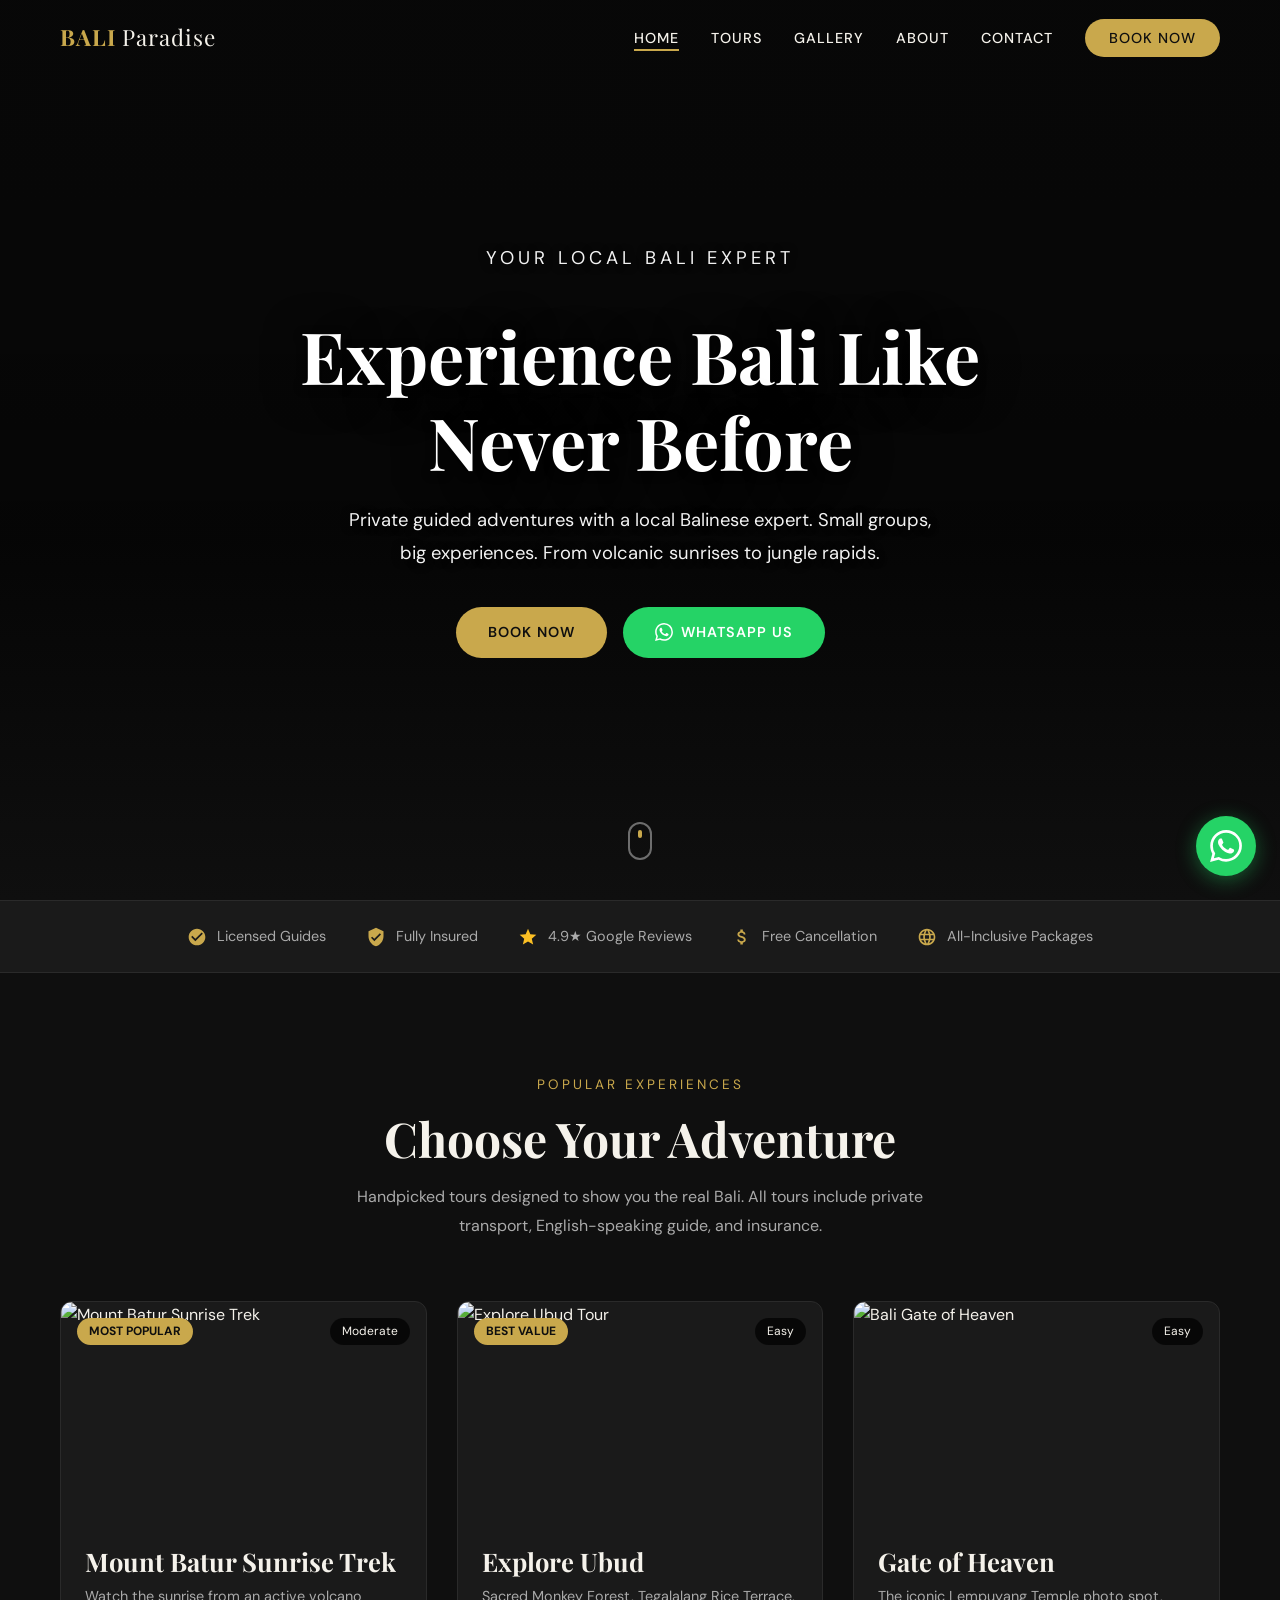
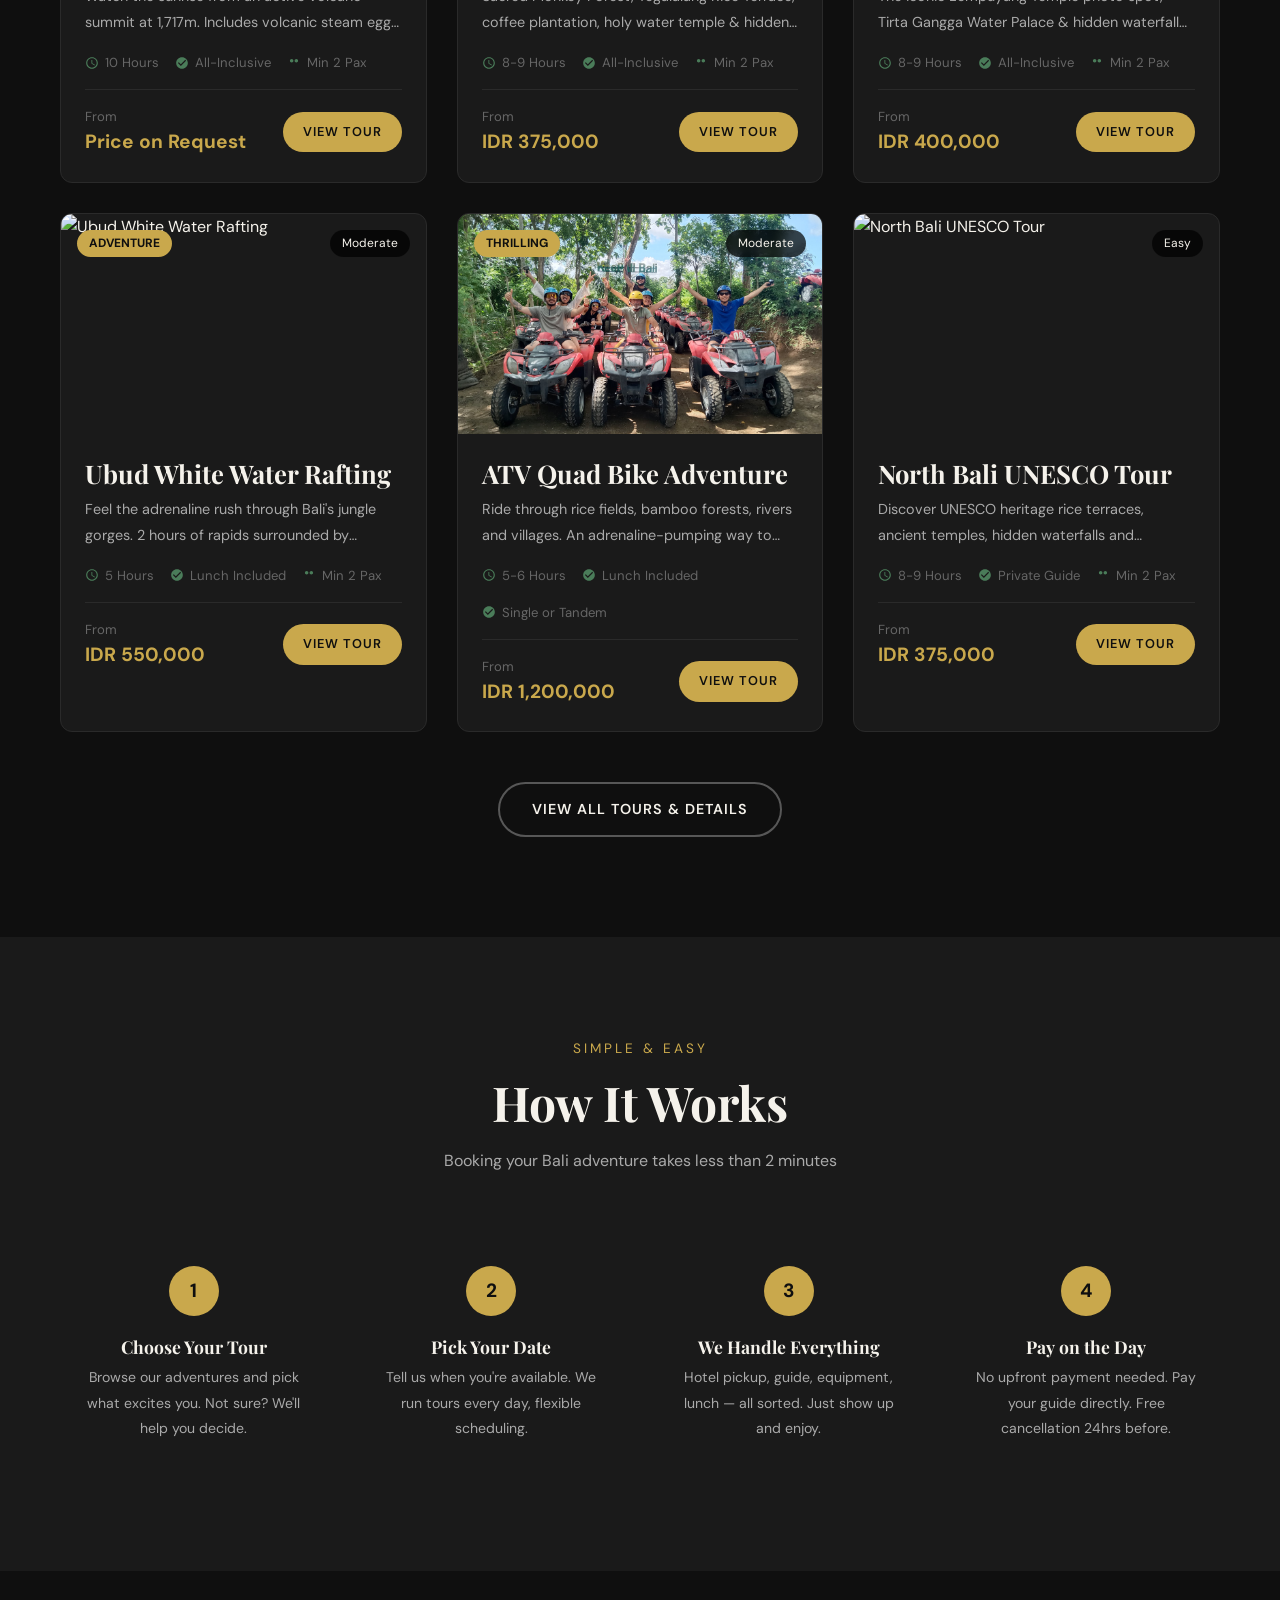
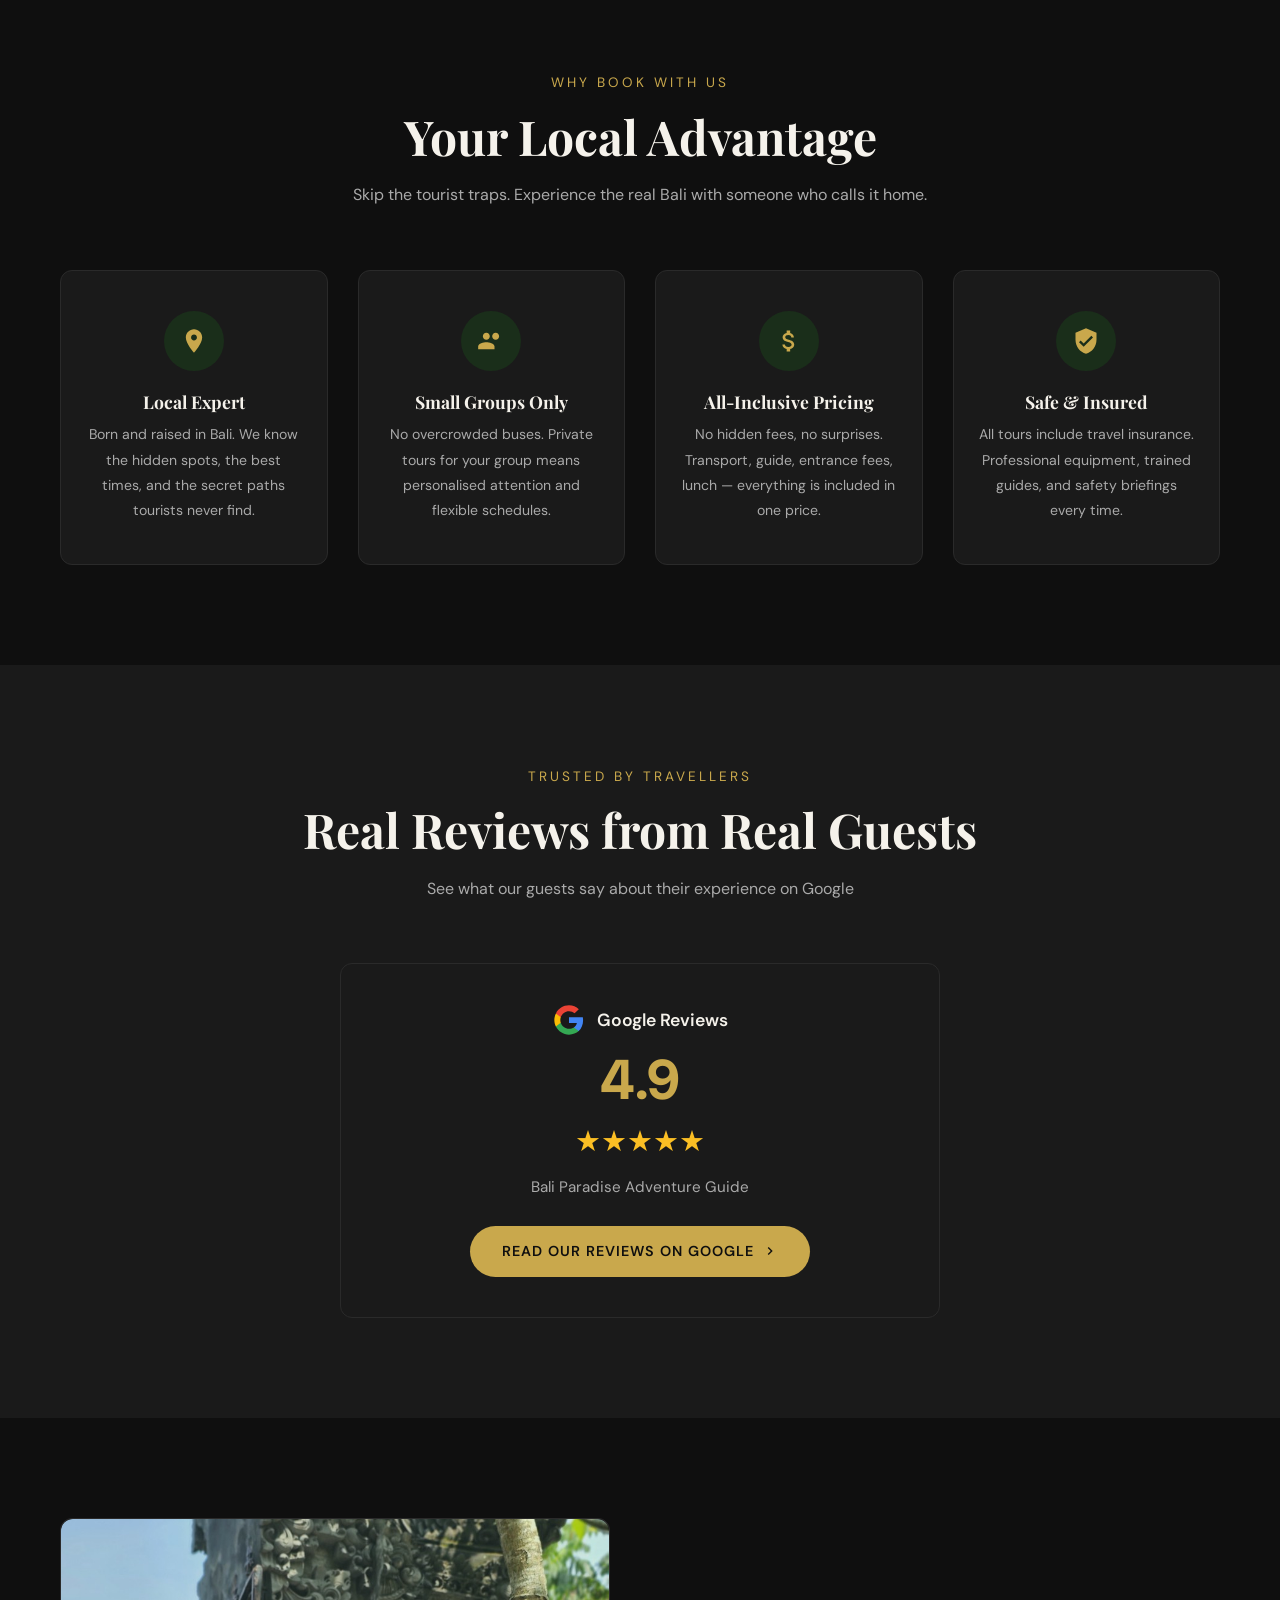
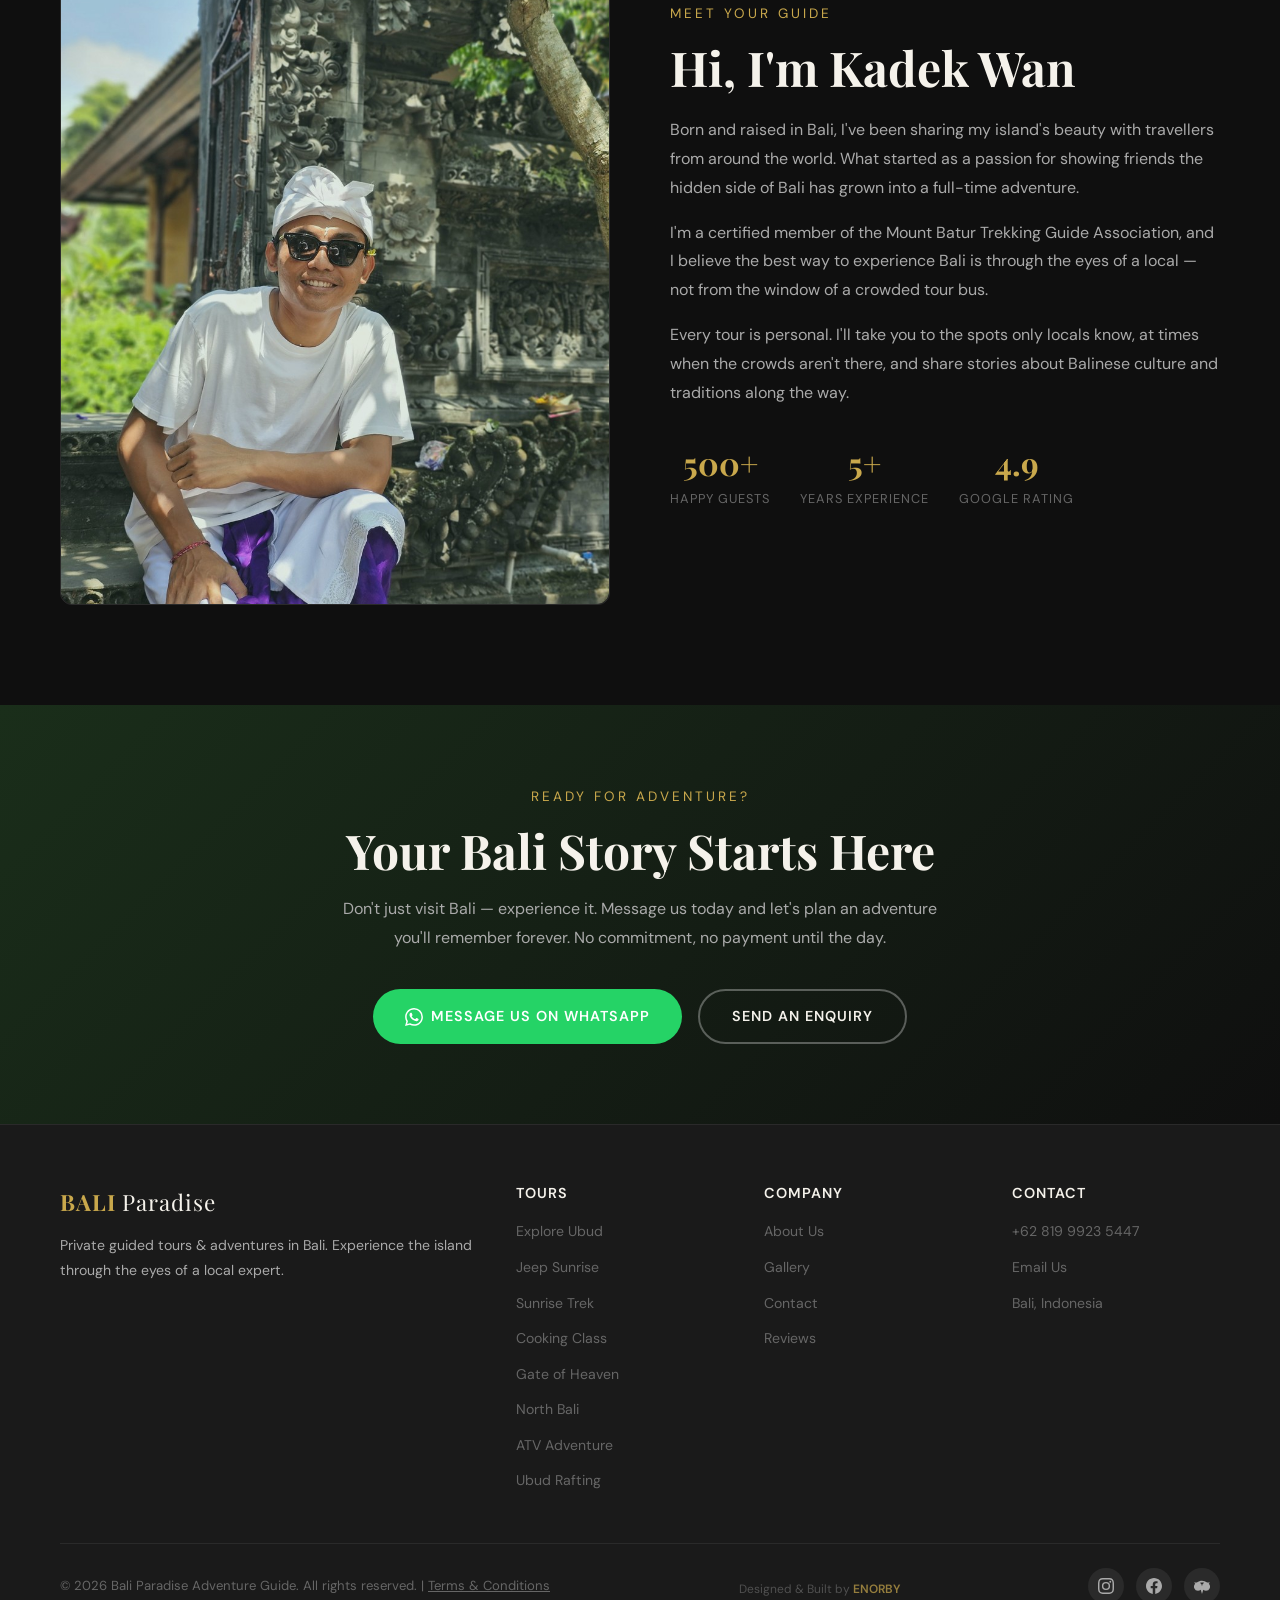
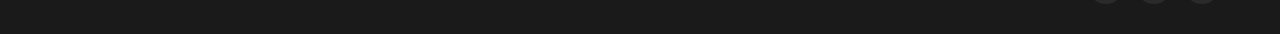
==== commit cd884a53: "Rename to Batur Jeep Sunrise + reorder all 8 tours New order: Explore Ubud, Batur Jeep Sunrise, Sunr" ====
--- a/index.html
+++ b/index.html
@@ -477,13 +477,14 @@
                 <div>
                     <h4>Tours</h4>
                     <ul class="footer-links">
+                                                <li><a href="tours.html#ubud">Explore Ubud</a></li>
+                        <li><a href="tours.html#jeep-sunrise">Jeep Sunrise</a></li>
                         <li><a href="tours.html#sunrise-trek">Sunrise Trek</a></li>
-                        <li><a href="tours.html#ubud">Explore Ubud</a></li>
+                        <li><a href="tours.html#cooking-class">Cooking Class</a></li>
                         <li><a href="tours.html#heaven-gate">Gate of Heaven</a></li>
+                        <li><a href="tours.html#north-bali">North Bali</a></li>
+                        <li><a href="tours.html#atv">ATV Adventure</a></li>
                         <li><a href="tours.html#rafting">Ubud Rafting</a></li>
-                        <li><a href="tours.html#atv">ATV Adventure</a></li>
-                        <li><a href="tours.html#north-bali">North Bali</a></li>
-                        <li><a href="tours.html#cooking-class">Cooking Class</a></li>
                     </ul>
                 </div>
                 <div>
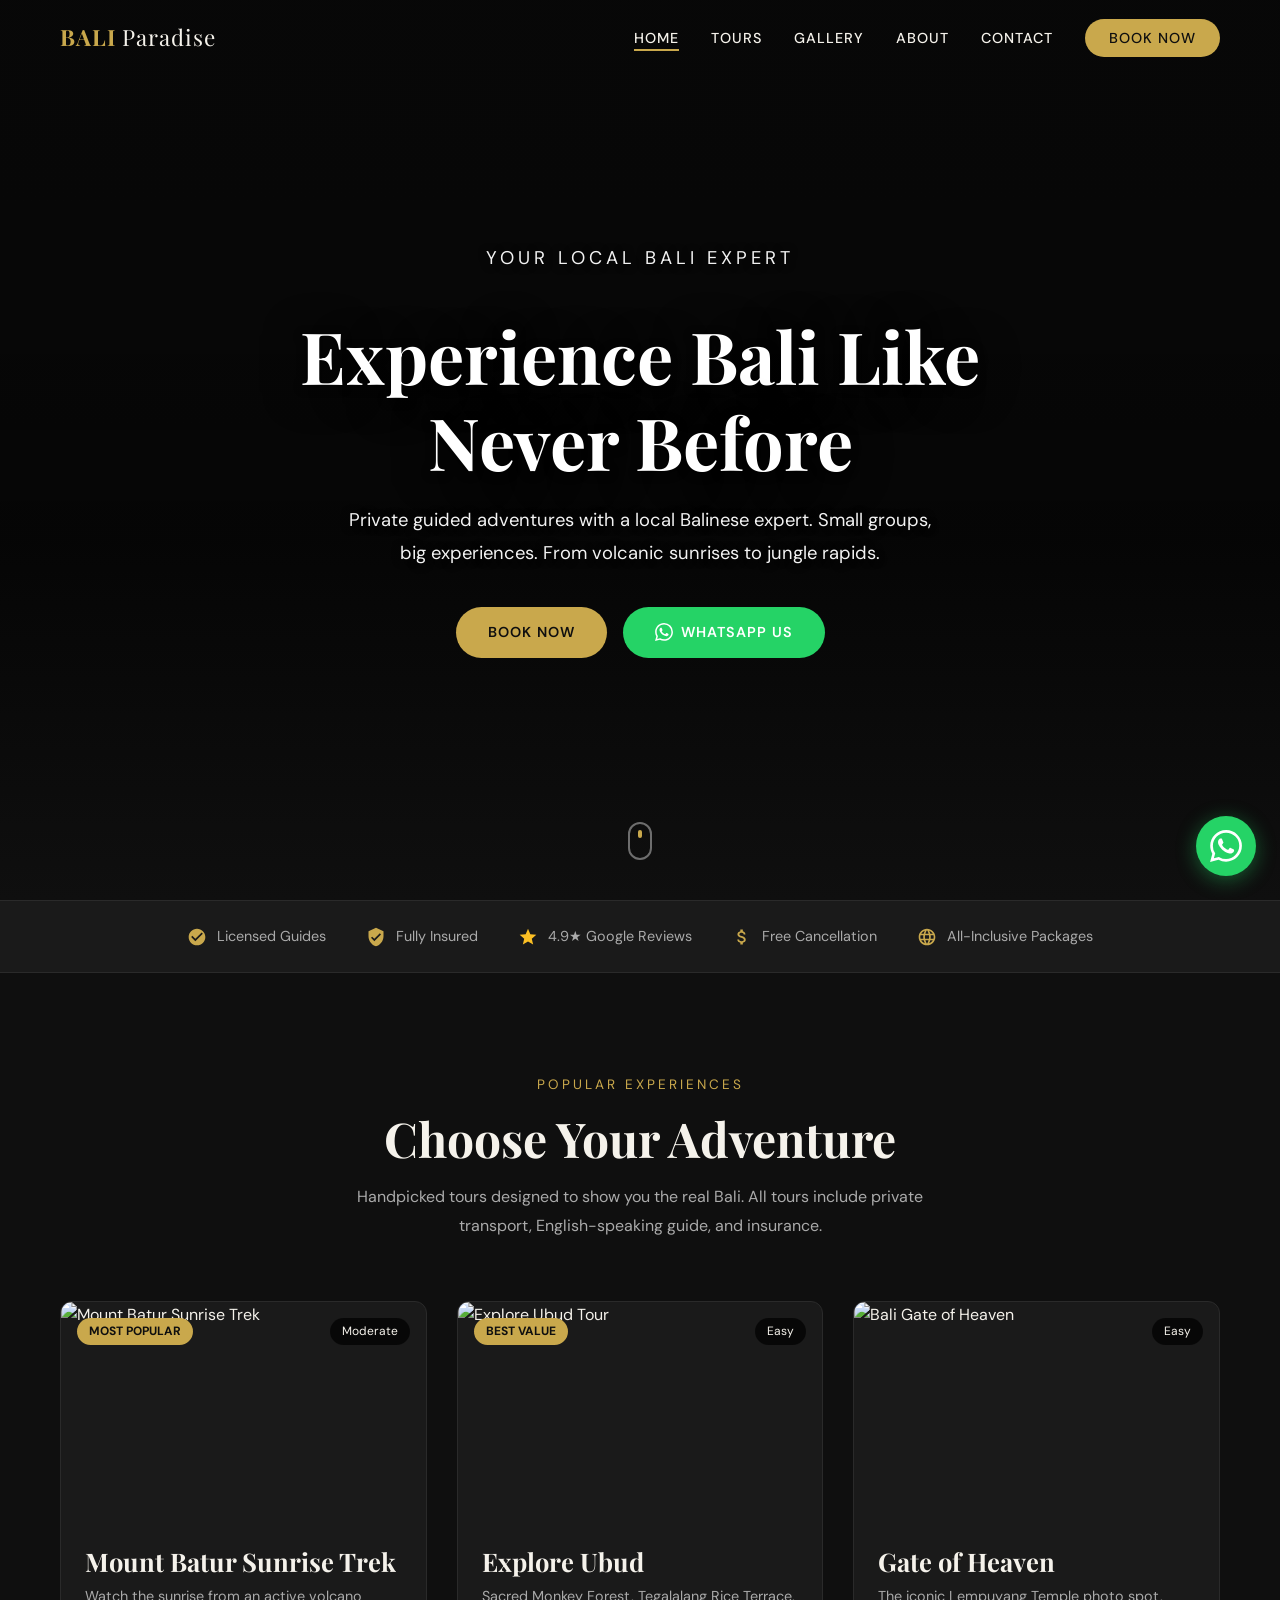
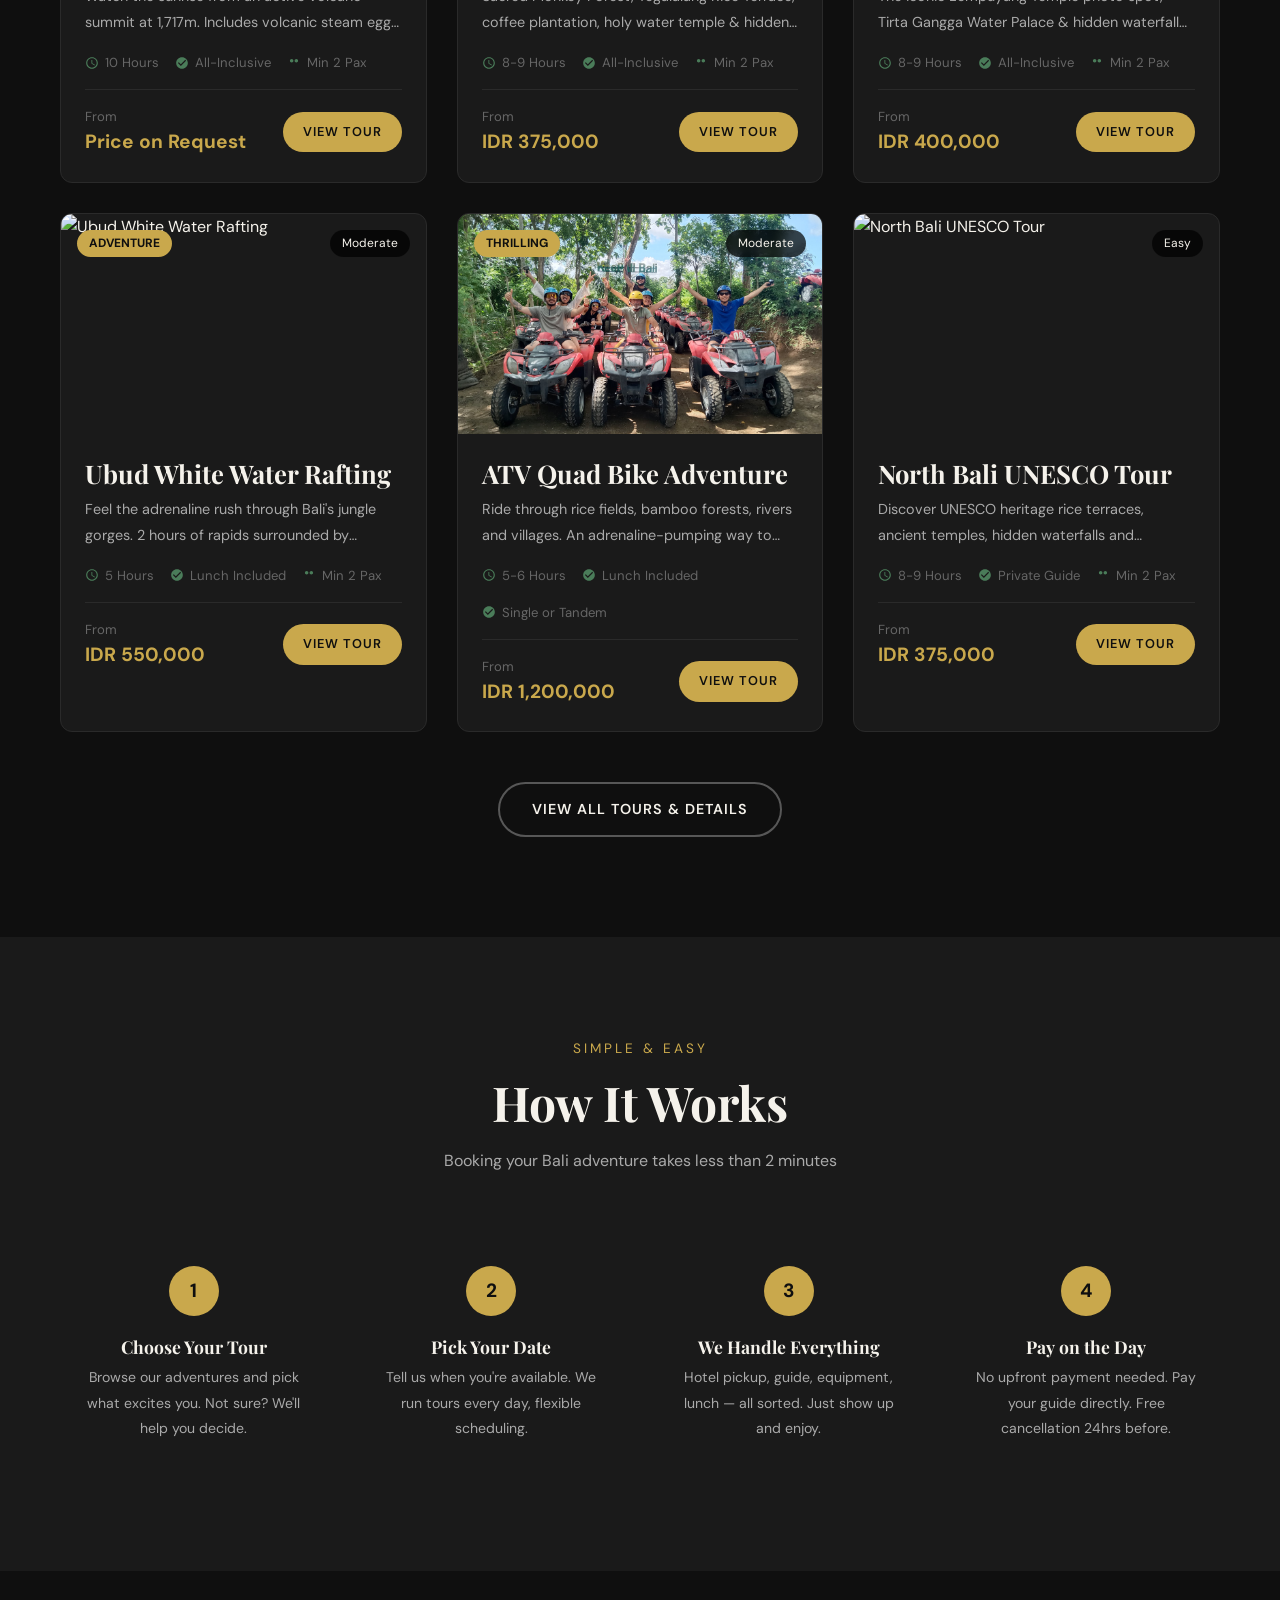
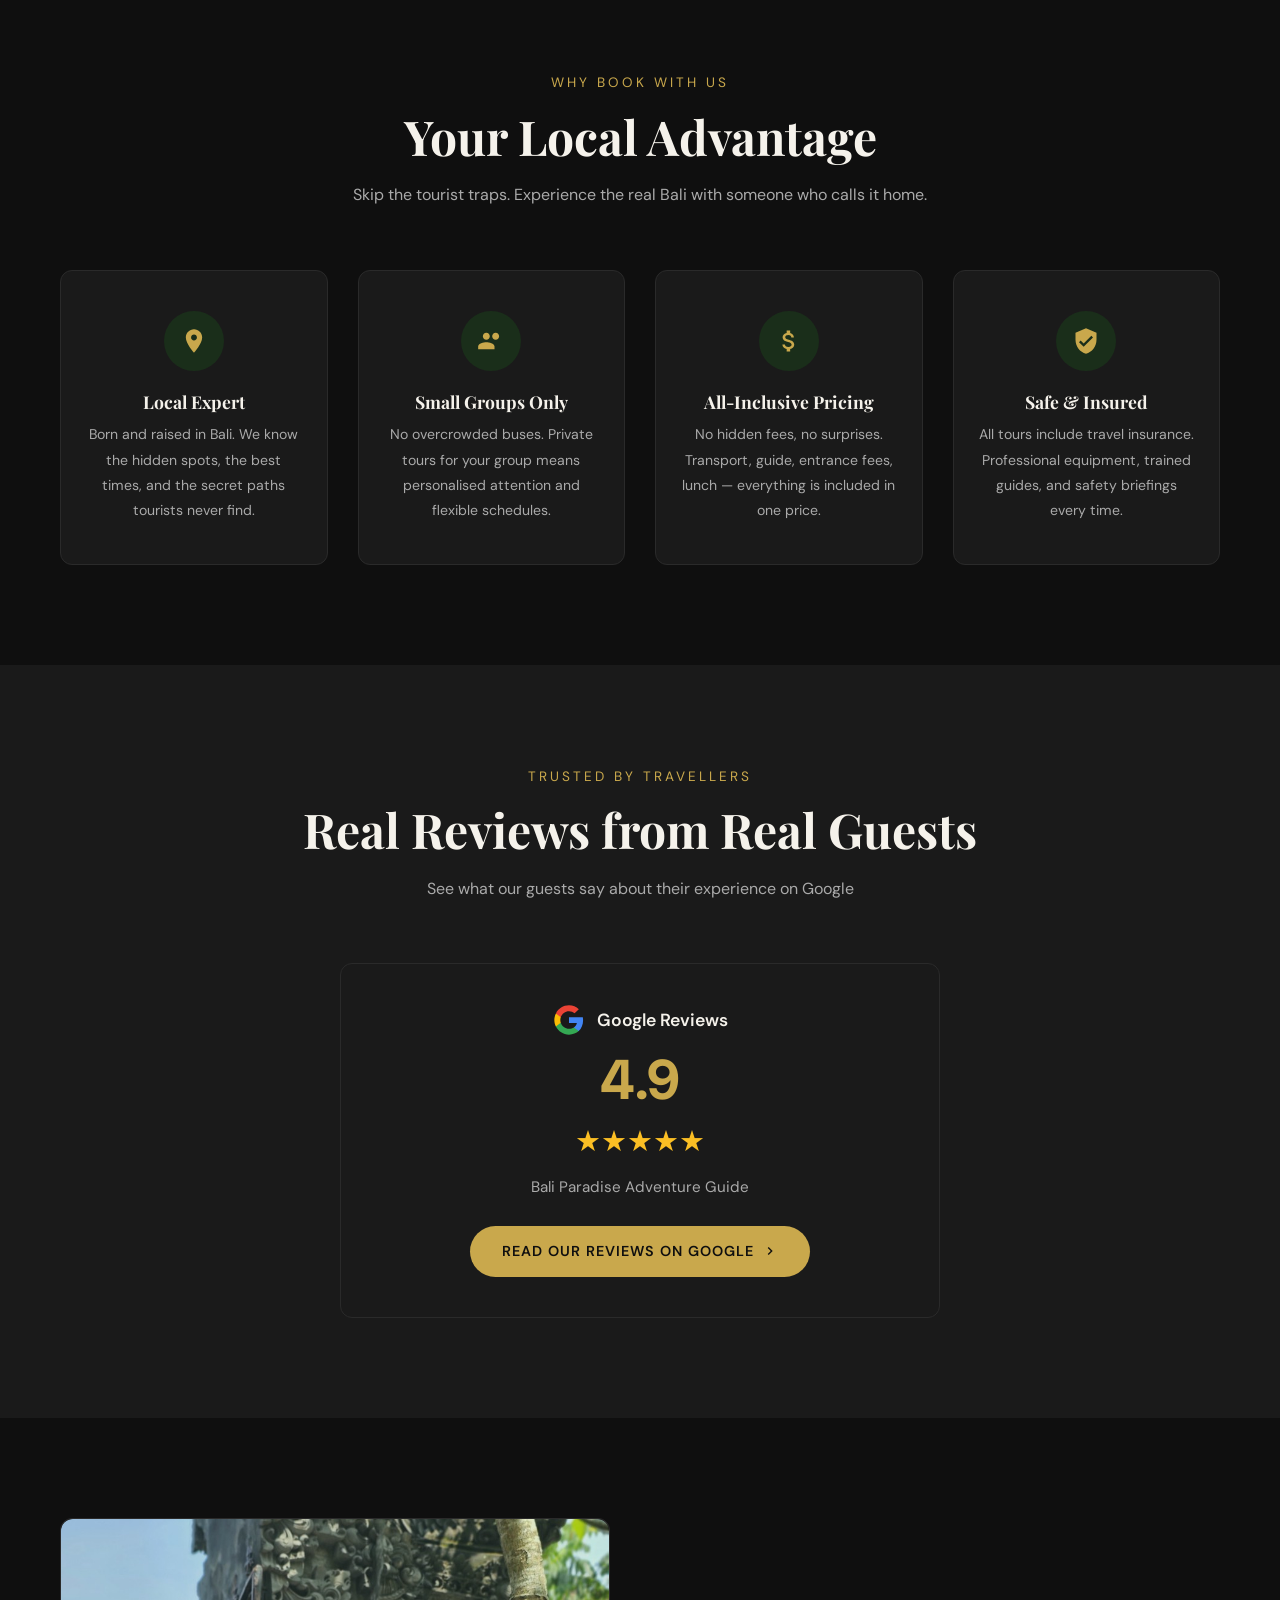
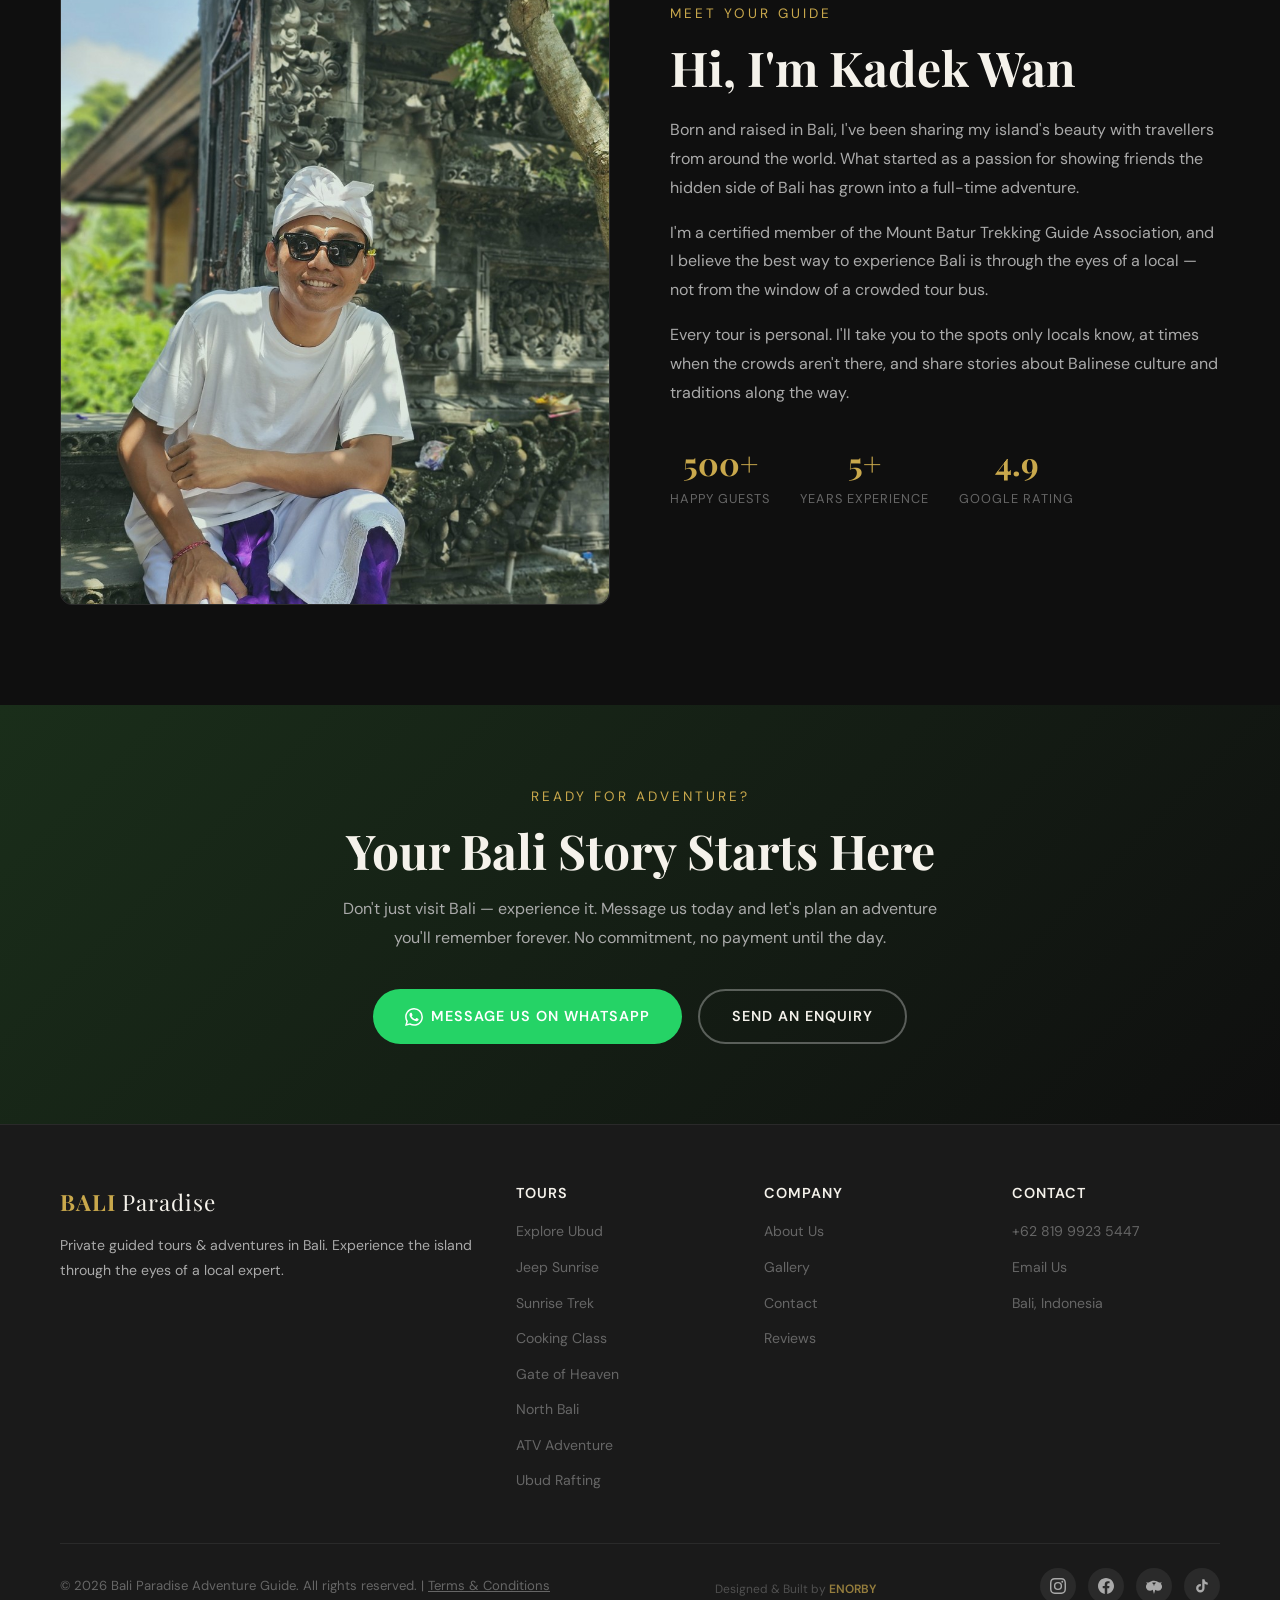
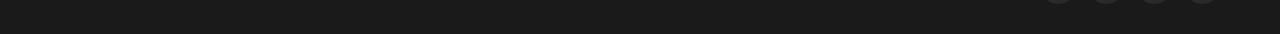
==== commit efc13db3: "Fix missing TikTok icon on homepage footer Co-Authored-By: Claude Sonnet 4.6 (1M context) <noreply@a" ====
--- a/index.html
+++ b/index.html
@@ -519,6 +519,7 @@
                     <a href="#" aria-label="TripAdvisor">
                         <svg viewBox="0 0 24 24"><path d="M12.006 4.295c-2.67 0-5.338.784-7.645 2.353H0l1.963 2.135a5.997 5.997 0 004.04 10.43 5.976 5.976 0 004.075-1.6L12.006 24l1.928-6.387a5.976 5.976 0 004.075 1.6 5.997 5.997 0 004.04-10.43L24 6.648h-4.35a13.573 13.573 0 00-7.644-2.353zM12 6.81c1.07 0 2.12.16 3.13.464a5.993 5.993 0 00-3.13 5.222 5.994 5.994 0 00-3.13-5.222A11.142 11.142 0 0112 6.81z"/></svg>
                     </a>
+                    <a href="#" aria-label="TikTok" rel="noopener"><svg viewBox="0 0 24 24" fill="currentColor"><path d="M19.59 6.69a4.83 4.83 0 01-3.77-4.25V2h-3.45v13.67a2.89 2.89 0 01-2.88 2.5 2.89 2.89 0 01-2.89-2.89 2.89 2.89 0 012.89-2.89c.28 0 .54.04.79.1V9.01a6.33 6.33 0 00-.79-.05 6.34 6.34 0 00-6.34 6.34 6.34 6.34 0 006.34 6.34 6.34 6.34 0 006.33-6.34V8.69a8.15 8.15 0 004.79 1.54V6.79a4.86 4.86 0 01-1.02-.1z"/></svg></a>
                 </div>
             </div>
         </div>
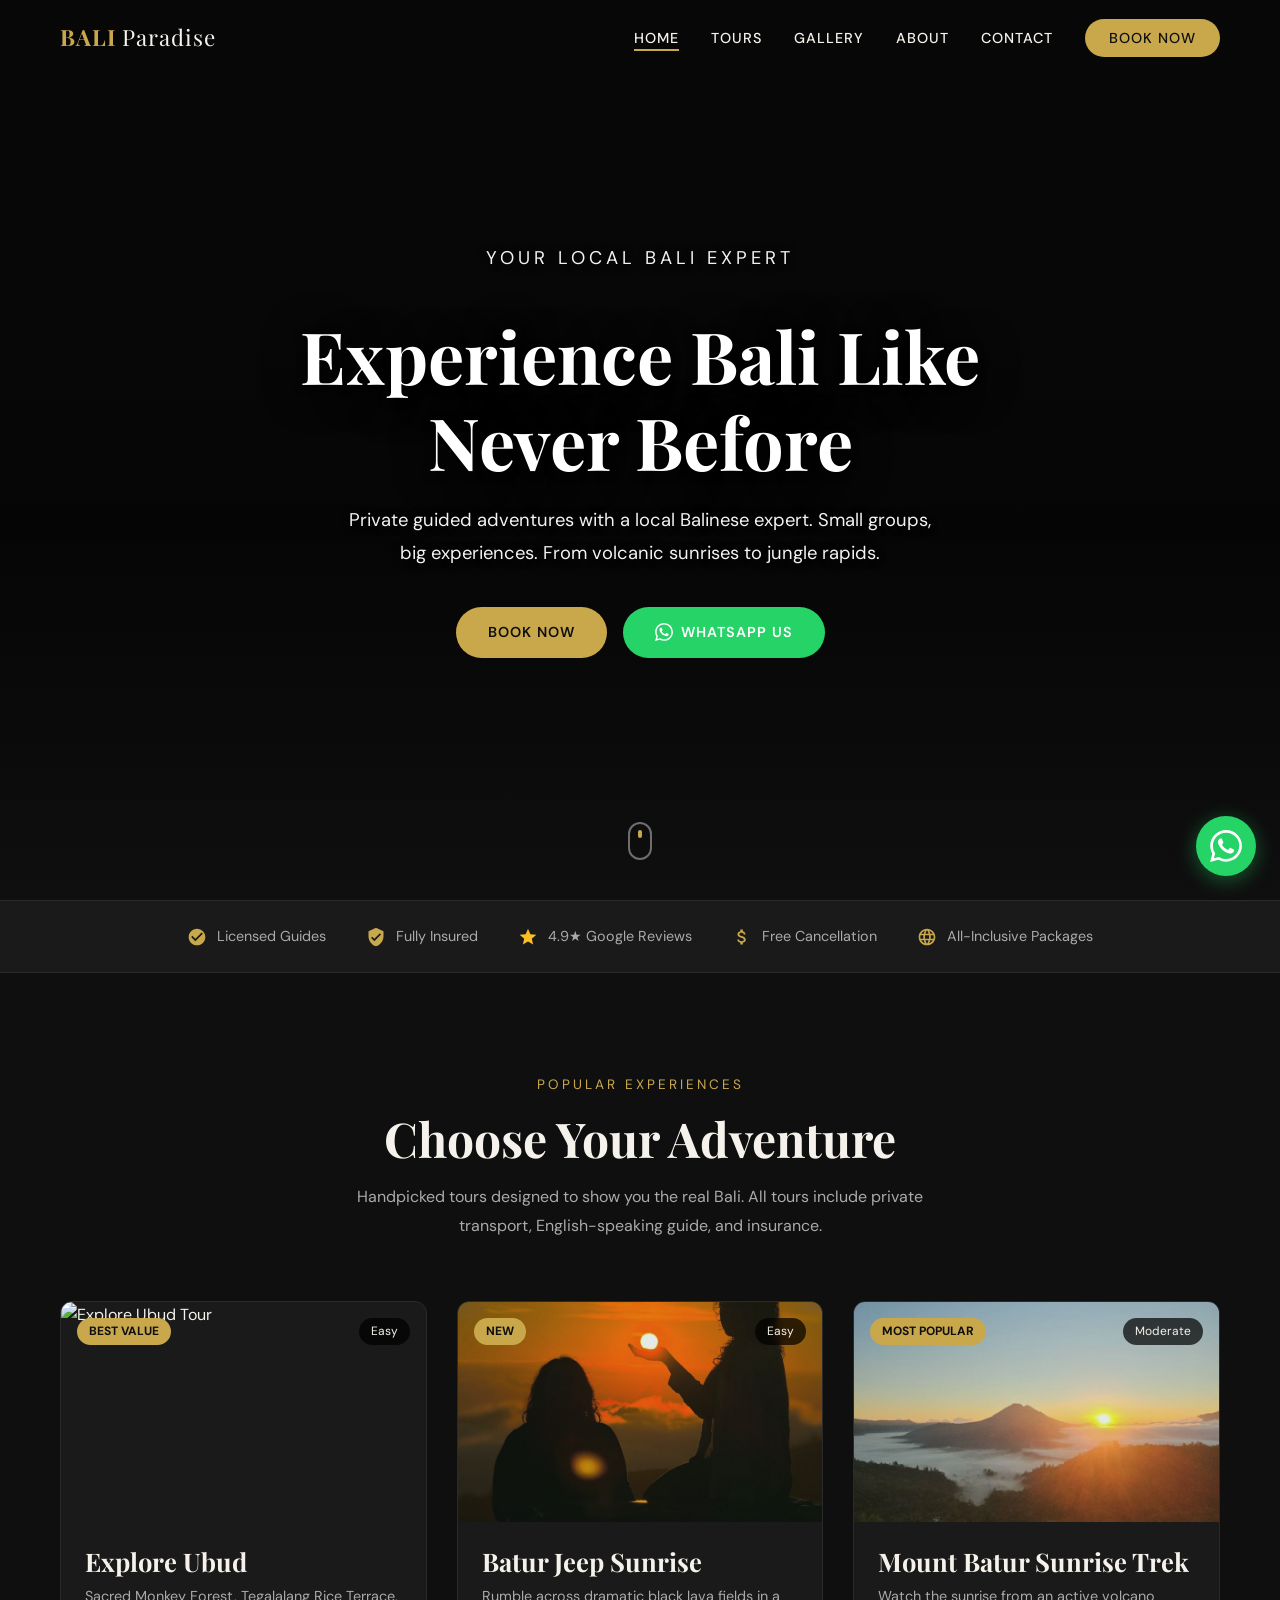
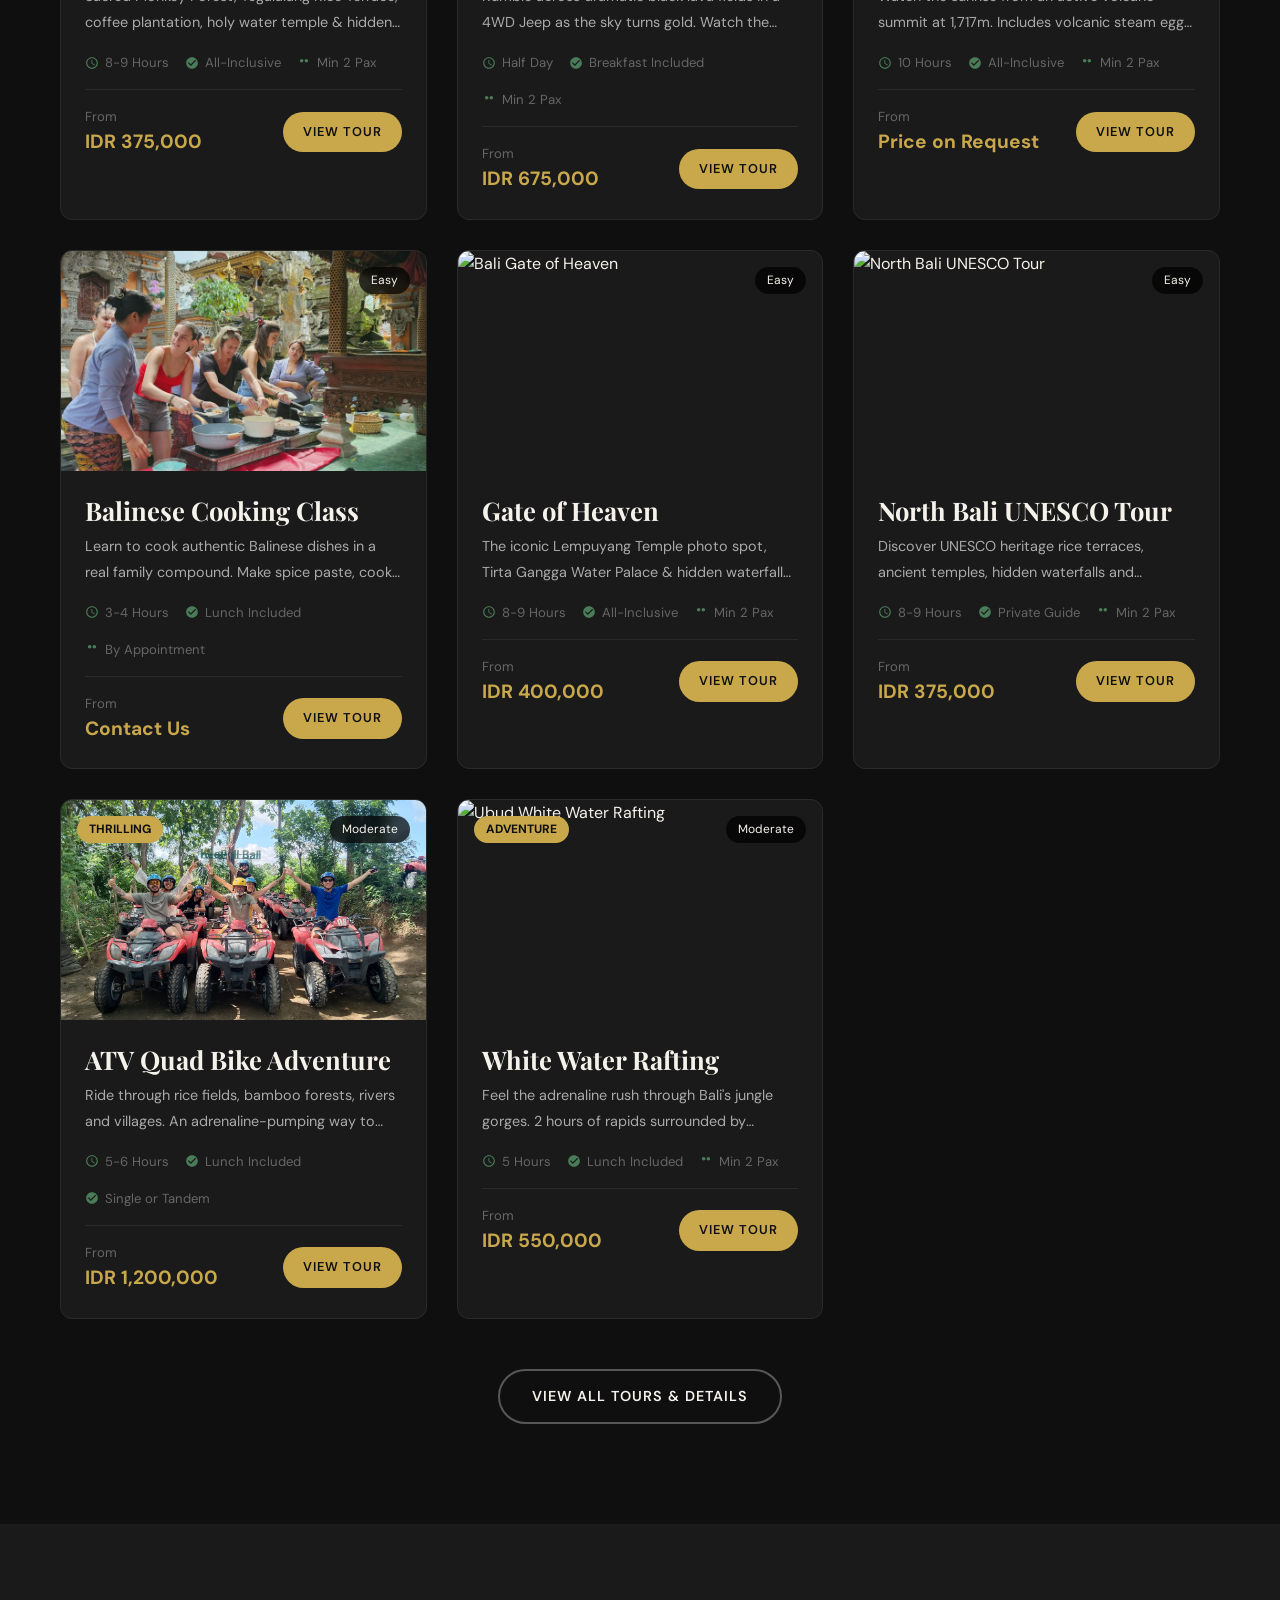
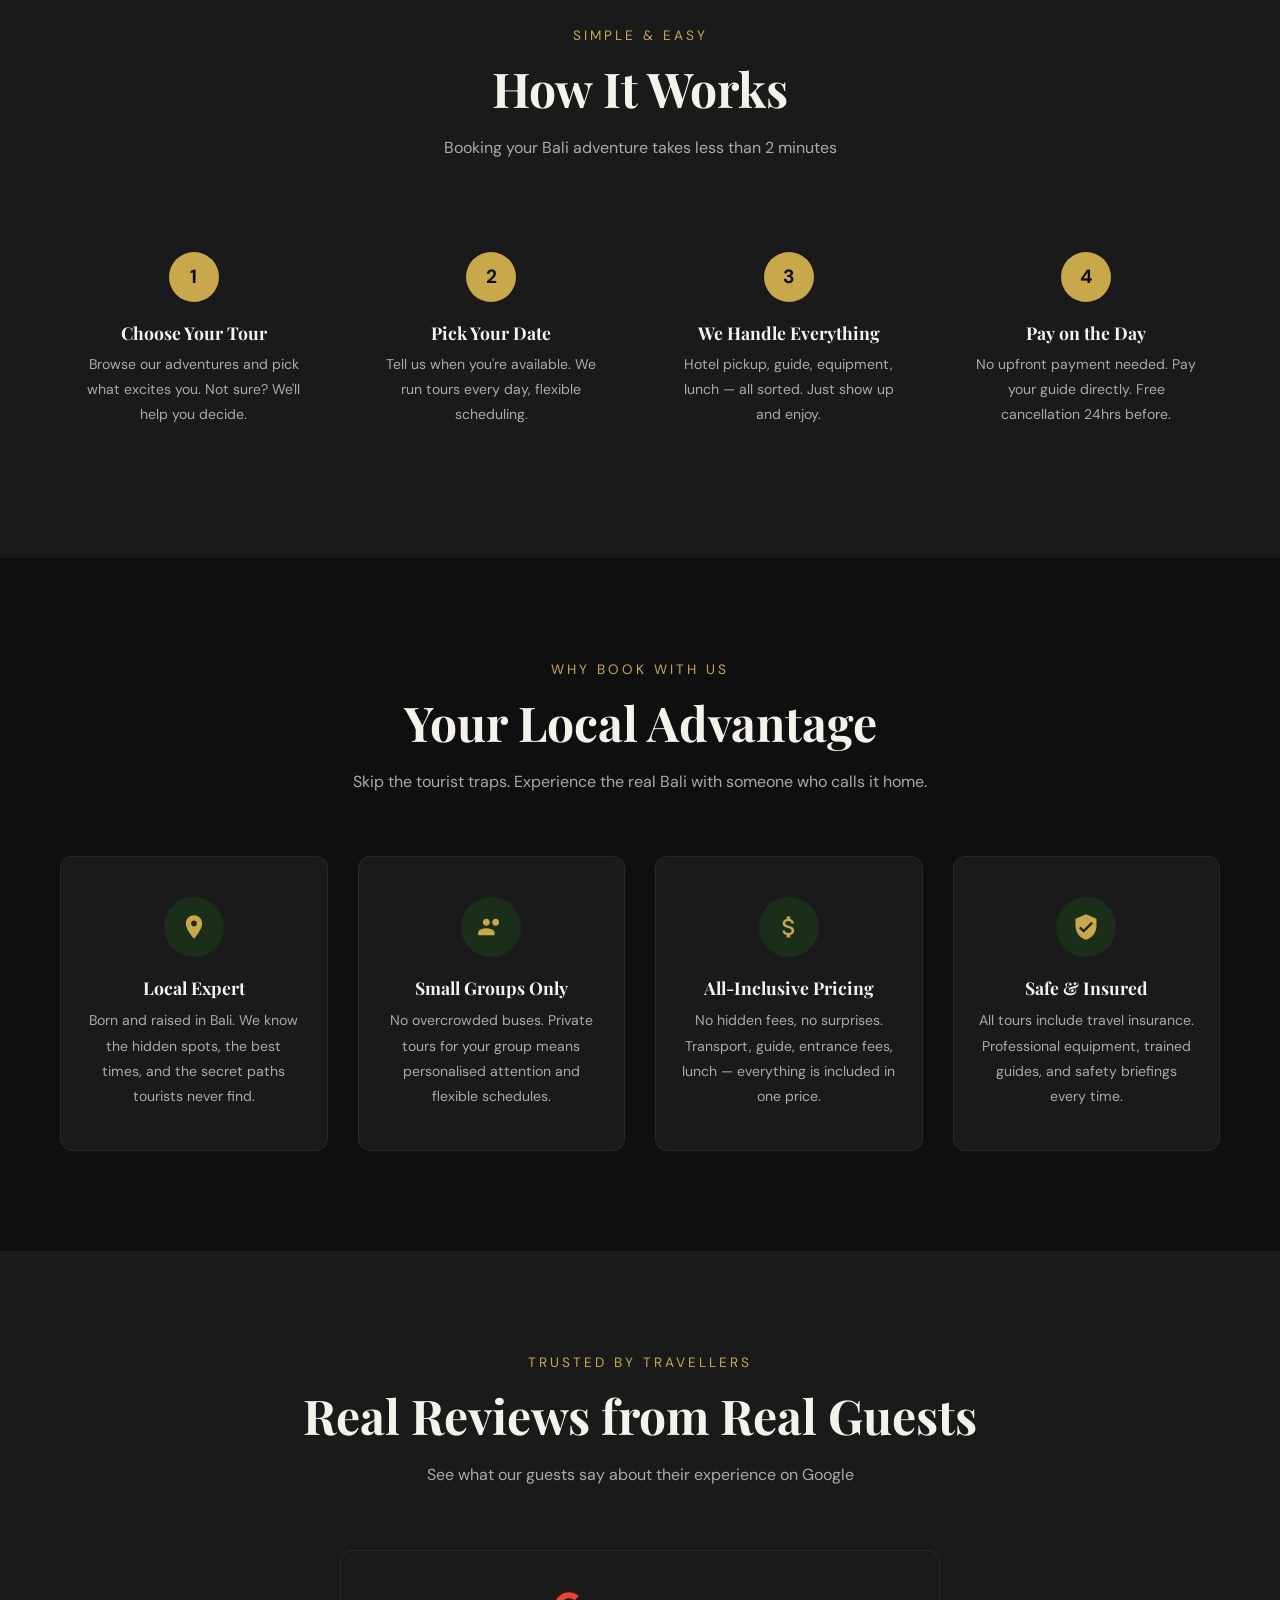
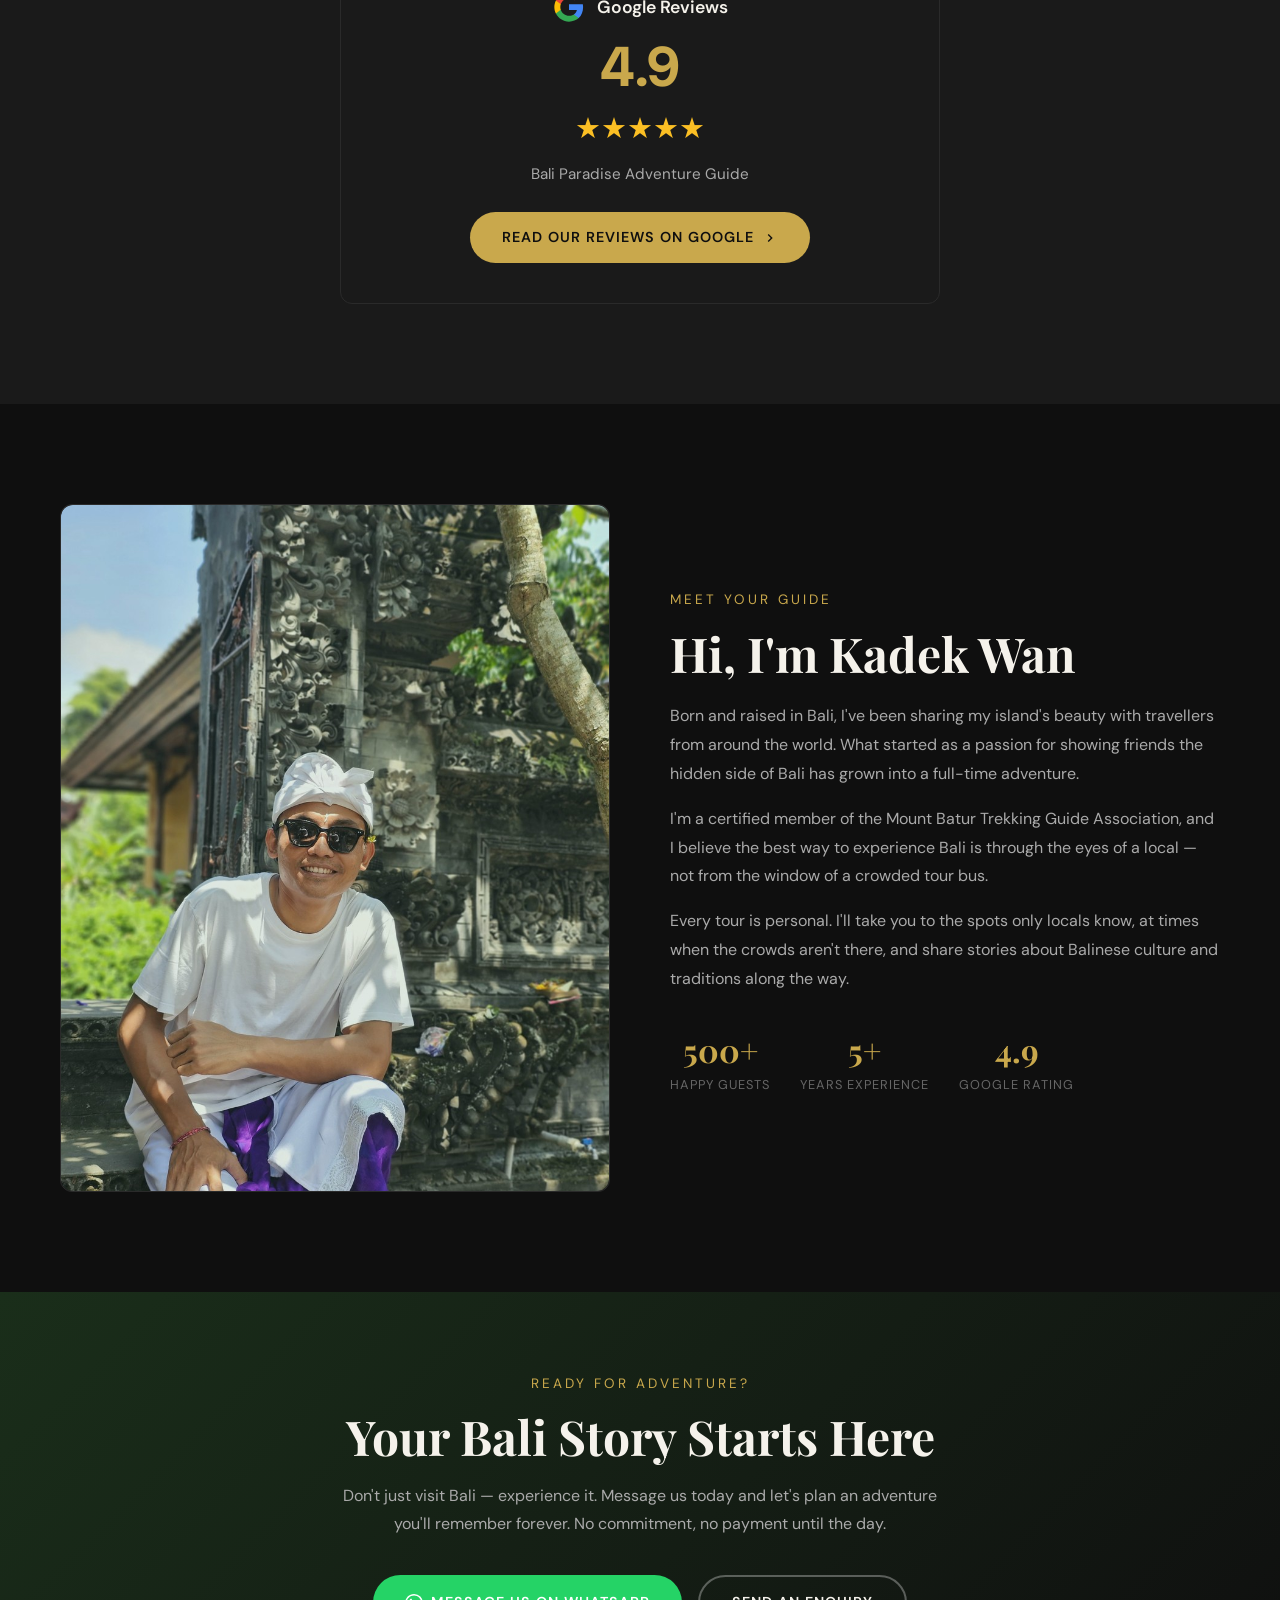
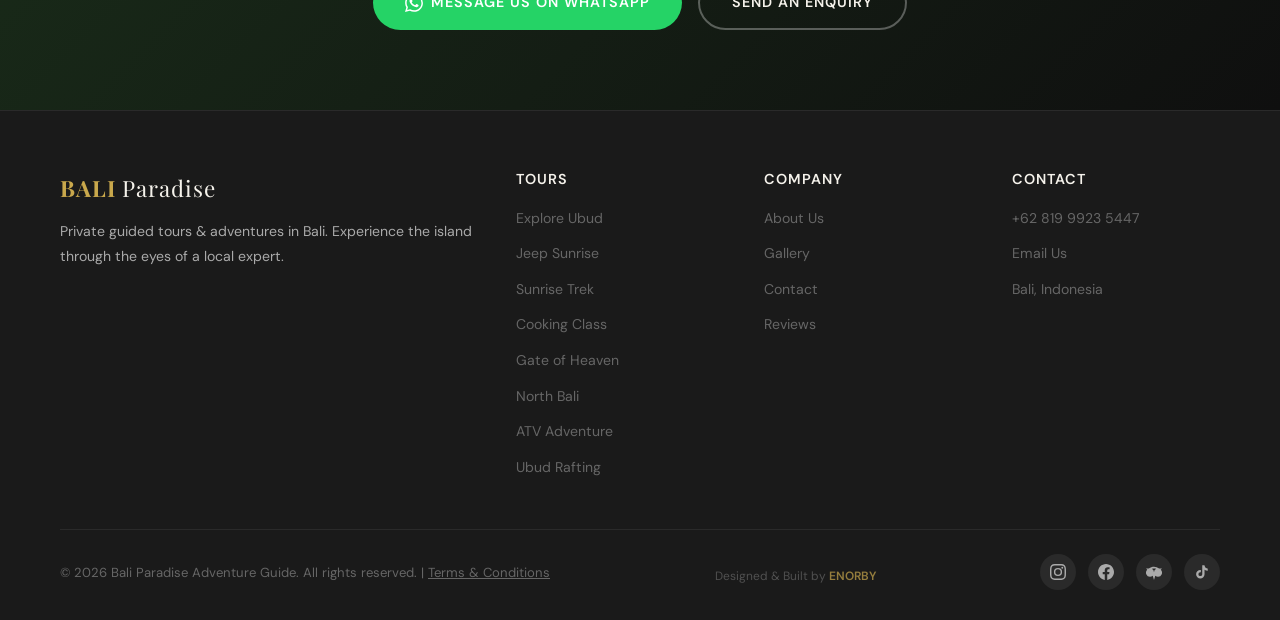
==== commit a2202274: "Homepage: add 2 missing tours, reorder 8 cards, fix Sunrise Trek image - Add Batur Jeep Sunrise card" ====
--- a/index.html
+++ b/index.html
@@ -2,6 +2,9 @@
 <html lang="en">
 <head>
     <meta charset="UTF-8">
+    <link rel="preload" as="image" href="https://images.unsplash.com/photo-1537996194471-e657df975ab4?w=1920&q=80">
+    <link rel="icon" href="data:image/svg+xml,<svg xmlns='http://www.w3.org/2000/svg' viewBox='0 0 100 100'><text y='.9em' font-size='90'>🌴</text></svg>">
+    <meta name="color-scheme" content="dark">
     <meta name="viewport" content="width=device-width, initial-scale=1.0">
     <title>Bali Paradise Adventure Guide | Private Tours & Experiences in Bali</title>
     <meta name="description" content="Experience Bali with a local expert. Private guided tours including Mount Batur sunrise trek, Ubud rafting, ATV adventures, temple visits & more. Small groups, all-inclusive pricing, free cancellation.">
@@ -100,42 +103,7 @@
             </div>
 
             <div class="tours-grid">
-                <!-- Tour 1: Sunrise Trek -->
-                <div class="tour-card fade-in">
-                    <div class="tour-card-image">
-                        <img src="https://images.unsplash.com/photo-1693821876313-dc573a92028c?w=600&q=80" alt="Mount Batur Sunrise Trek" loading="lazy">
-                        <span class="tour-card-badge">Most Popular</span>
-                        <span class="tour-card-difficulty">Moderate</span>
-                    </div>
-                    <div class="tour-card-body">
-                        <h3>Mount Batur Sunrise Trek</h3>
-                        <p>Watch the sunrise from an active volcano summit at 1,717m. Includes volcanic steam eggs and coffee plantation visit.</p>
-                        <div class="tour-card-meta">
-                            <span>
-                                <svg viewBox="0 0 24 24"><path d="M11.99 2C6.47 2 2 6.48 2 12s4.47 10 9.99 10C17.52 22 22 17.52 22 12S17.52 2 11.99 2zM12 20c-4.42 0-8-3.58-8-8s3.58-8 8-8 8 3.58 8 8-3.58 8-8 8zm.5-13H11v6l5.25 3.15.75-1.23-4.5-2.67z"/></svg>
-                                10 Hours
-                            </span>
-                            <span>
-                                <svg viewBox="0 0 24 24"><path d="M12 2C6.48 2 2 6.48 2 12s4.48 10 10 10 10-4.48 10-10S17.52 2 12 2zm-2 15l-5-5 1.41-1.41L10 14.17l7.59-7.59L19 8l-9 9z"/></svg>
-                                All-Inclusive
-                            </span>
-                            <span>
-                                <svg viewBox="0 0 24 24"><path d="M16 11c1.66 0 2.99-1.34 2.99-3S17.66 5 16 5c-1.66 0-3 1.34-3 3s1.34 3 3 3zm-8 0c1.66 0 2.99-1.34 2.99-3S9.66 5 8 5C6.34 5 5 6.34 5 8s1.34 3 3 3z"/></svg>
-                                Min 2 Pax
-                            </span>
-                        </div>
-                        <div class="tour-card-footer">
-                            <div class="tour-price">
-                                From
-                                <!-- PLACEHOLDER: Price pending from client -->
-                                <strong>Price on Request</strong>
-                            </div>
-                            <a href="tours.html#sunrise-trek" class="btn btn-primary">View Tour</a>
-                        </div>
-                    </div>
-                </div>
-
-                <!-- Tour 2: Explore Ubud -->
+                <!-- Tour 1: Explore Ubud -->
                 <div class="tour-card fade-in">
                     <div class="tour-card-image">
                         <img src="https://images.unsplash.com/photo-1555400038-63f5ba517a47?w=600&q=80" alt="Explore Ubud Tour" loading="lazy">
@@ -160,16 +128,105 @@
                             </span>
                         </div>
                         <div class="tour-card-footer">
-                            <div class="tour-price">
-                                From
-                                <strong>IDR 375,000</strong>
-                            </div>
+                            <div class="tour-price">From <strong>IDR 375,000</strong></div>
                             <a href="tours.html#ubud" class="btn btn-primary">View Tour</a>
                         </div>
                     </div>
                 </div>
 
-                <!-- Tour 3: Gate of Heaven -->
+                <!-- Tour 2: Batur Jeep Sunrise -->
+                <div class="tour-card fade-in">
+                    <div class="tour-card-image">
+                        <img src="images/jeep-sunrise.jpg" alt="Batur Jeep Sunrise" loading="lazy">
+                        <span class="tour-card-badge">New</span>
+                        <span class="tour-card-difficulty">Easy</span>
+                    </div>
+                    <div class="tour-card-body">
+                        <h3>Batur Jeep Sunrise</h3>
+                        <p>Rumble across dramatic black lava fields in a 4WD Jeep as the sky turns gold. Watch the sunrise above the clouds from the crater viewpoint.</p>
+                        <div class="tour-card-meta">
+                            <span>
+                                <svg viewBox="0 0 24 24"><path d="M11.99 2C6.47 2 2 6.48 2 12s4.47 10 9.99 10C17.52 22 22 17.52 22 12S17.52 2 11.99 2zM12 20c-4.42 0-8-3.58-8-8s3.58-8 8-8 8 3.58 8 8-3.58 8-8 8zm.5-13H11v6l5.25 3.15.75-1.23-4.5-2.67z"/></svg>
+                                Half Day
+                            </span>
+                            <span>
+                                <svg viewBox="0 0 24 24"><path d="M12 2C6.48 2 2 6.48 2 12s4.48 10 10 10 10-4.48 10-10S17.52 2 12 2zm-2 15l-5-5 1.41-1.41L10 14.17l7.59-7.59L19 8l-9 9z"/></svg>
+                                Breakfast Included
+                            </span>
+                            <span>
+                                <svg viewBox="0 0 24 24"><path d="M16 11c1.66 0 2.99-1.34 2.99-3S17.66 5 16 5c-1.66 0-3 1.34-3 3s1.34 3 3 3zm-8 0c1.66 0 2.99-1.34 2.99-3S9.66 5 8 5C6.34 5 5 6.34 5 8s1.34 3 3 3z"/></svg>
+                                Min 2 Pax
+                            </span>
+                        </div>
+                        <div class="tour-card-footer">
+                            <div class="tour-price">From <strong>IDR 675,000</strong></div>
+                            <a href="tours.html#jeep-sunrise" class="btn btn-primary">View Tour</a>
+                        </div>
+                    </div>
+                </div>
+
+                <!-- Tour 3: Mount Batur Sunrise Trek -->
+                <div class="tour-card fade-in">
+                    <div class="tour-card-image">
+                        <img src="images/batur-sunrise.jpg" alt="Mount Batur Sunrise Trek" loading="lazy">
+                        <span class="tour-card-badge">Most Popular</span>
+                        <span class="tour-card-difficulty">Moderate</span>
+                    </div>
+                    <div class="tour-card-body">
+                        <h3>Mount Batur Sunrise Trek</h3>
+                        <p>Watch the sunrise from an active volcano summit at 1,717m. Includes volcanic steam eggs and coffee plantation visit.</p>
+                        <div class="tour-card-meta">
+                            <span>
+                                <svg viewBox="0 0 24 24"><path d="M11.99 2C6.47 2 2 6.48 2 12s4.47 10 9.99 10C17.52 22 22 17.52 22 12S17.52 2 11.99 2zM12 20c-4.42 0-8-3.58-8-8s3.58-8 8-8 8 3.58 8 8-3.58 8-8 8zm.5-13H11v6l5.25 3.15.75-1.23-4.5-2.67z"/></svg>
+                                10 Hours
+                            </span>
+                            <span>
+                                <svg viewBox="0 0 24 24"><path d="M12 2C6.48 2 2 6.48 2 12s4.48 10 10 10 10-4.48 10-10S17.52 2 12 2zm-2 15l-5-5 1.41-1.41L10 14.17l7.59-7.59L19 8l-9 9z"/></svg>
+                                All-Inclusive
+                            </span>
+                            <span>
+                                <svg viewBox="0 0 24 24"><path d="M16 11c1.66 0 2.99-1.34 2.99-3S17.66 5 16 5c-1.66 0-3 1.34-3 3s1.34 3 3 3zm-8 0c1.66 0 2.99-1.34 2.99-3S9.66 5 8 5C6.34 5 5 6.34 5 8s1.34 3 3 3z"/></svg>
+                                Min 2 Pax
+                            </span>
+                        </div>
+                        <div class="tour-card-footer">
+                            <div class="tour-price">From <strong>Price on Request</strong></div>
+                            <a href="tours.html#sunrise-trek" class="btn btn-primary">View Tour</a>
+                        </div>
+                    </div>
+                </div>
+
+                <!-- Tour 4: Balinese Cooking Class -->
+                <div class="tour-card fade-in">
+                    <div class="tour-card-image">
+                        <img src="images/cooking-class.jpg" alt="Balinese Cooking Class" loading="lazy">
+                        <span class="tour-card-difficulty">Easy</span>
+                    </div>
+                    <div class="tour-card-body">
+                        <h3>Balinese Cooking Class</h3>
+                        <p>Learn to cook authentic Balinese dishes in a real family compound. Make spice paste, cook together, eat your meal and craft traditional flower offerings.</p>
+                        <div class="tour-card-meta">
+                            <span>
+                                <svg viewBox="0 0 24 24"><path d="M11.99 2C6.47 2 2 6.48 2 12s4.47 10 9.99 10C17.52 22 22 17.52 22 12S17.52 2 11.99 2zM12 20c-4.42 0-8-3.58-8-8s3.58-8 8-8 8 3.58 8 8-3.58 8-8 8zm.5-13H11v6l5.25 3.15.75-1.23-4.5-2.67z"/></svg>
+                                3-4 Hours
+                            </span>
+                            <span>
+                                <svg viewBox="0 0 24 24"><path d="M12 2C6.48 2 2 6.48 2 12s4.48 10 10 10 10-4.48 10-10S17.52 2 12 2zm-2 15l-5-5 1.41-1.41L10 14.17l7.59-7.59L19 8l-9 9z"/></svg>
+                                Lunch Included
+                            </span>
+                            <span>
+                                <svg viewBox="0 0 24 24"><path d="M16 11c1.66 0 2.99-1.34 2.99-3S17.66 5 16 5c-1.66 0-3 1.34-3 3s1.34 3 3 3zm-8 0c1.66 0 2.99-1.34 2.99-3S9.66 5 8 5C6.34 5 5 6.34 5 8s1.34 3 3 3z"/></svg>
+                                By Appointment
+                            </span>
+                        </div>
+                        <div class="tour-card-footer">
+                            <div class="tour-price">From <strong>Contact Us</strong></div>
+                            <a href="tours.html#cooking-class" class="btn btn-primary">View Tour</a>
+                        </div>
+                    </div>
+                </div>
+
+                <!-- Tour 5: Gate of Heaven -->
                 <div class="tour-card fade-in">
                     <div class="tour-card-image">
                         <img src="https://images.unsplash.com/photo-1575573330964-db3dad170190?w=600&q=80" alt="Bali Gate of Heaven" loading="lazy">
@@ -193,16 +250,74 @@
                             </span>
                         </div>
                         <div class="tour-card-footer">
-                            <div class="tour-price">
-                                From
-                                <strong>IDR 400,000</strong>
-                            </div>
+                            <div class="tour-price">From <strong>IDR 400,000</strong></div>
                             <a href="tours.html#heaven-gate" class="btn btn-primary">View Tour</a>
                         </div>
                     </div>
                 </div>
 
-                <!-- Tour 4: Ubud Rafting -->
+                <!-- Tour 6: North Bali UNESCO -->
+                <div class="tour-card fade-in">
+                    <div class="tour-card-image">
+                        <img src="https://images.unsplash.com/photo-1554931670-4ebfabf6e7a9?w=600&q=80" alt="North Bali UNESCO Tour" loading="lazy">
+                        <span class="tour-card-difficulty">Easy</span>
+                    </div>
+                    <div class="tour-card-body">
+                        <h3>North Bali UNESCO Tour</h3>
+                        <p>Discover UNESCO heritage rice terraces, ancient temples, hidden waterfalls and authentic Luwak coffee.</p>
+                        <div class="tour-card-meta">
+                            <span>
+                                <svg viewBox="0 0 24 24"><path d="M11.99 2C6.47 2 2 6.48 2 12s4.47 10 9.99 10C17.52 22 22 17.52 22 12S17.52 2 11.99 2zM12 20c-4.42 0-8-3.58-8-8s3.58-8 8-8 8 3.58 8 8-3.58 8-8 8zm.5-13H11v6l5.25 3.15.75-1.23-4.5-2.67z"/></svg>
+                                8-9 Hours
+                            </span>
+                            <span>
+                                <svg viewBox="0 0 24 24"><path d="M12 2C6.48 2 2 6.48 2 12s4.48 10 10 10 10-4.48 10-10S17.52 2 12 2zm-2 15l-5-5 1.41-1.41L10 14.17l7.59-7.59L19 8l-9 9z"/></svg>
+                                Private Guide
+                            </span>
+                            <span>
+                                <svg viewBox="0 0 24 24"><path d="M16 11c1.66 0 2.99-1.34 2.99-3S17.66 5 16 5c-1.66 0-3 1.34-3 3s1.34 3 3 3zm-8 0c1.66 0 2.99-1.34 2.99-3S9.66 5 8 5C6.34 5 5 6.34 5 8s1.34 3 3 3z"/></svg>
+                                Min 2 Pax
+                            </span>
+                        </div>
+                        <div class="tour-card-footer">
+                            <div class="tour-price">From <strong>IDR 375,000</strong></div>
+                            <a href="tours.html#north-bali" class="btn btn-primary">View Tour</a>
+                        </div>
+                    </div>
+                </div>
+
+                <!-- Tour 7: ATV Quad Bike -->
+                <div class="tour-card fade-in">
+                    <div class="tour-card-image">
+                        <img src="images/atv-quad-bike.jpg" alt="ATV Quad Bike Adventure" loading="lazy">
+                        <span class="tour-card-badge">Thrilling</span>
+                        <span class="tour-card-difficulty">Moderate</span>
+                    </div>
+                    <div class="tour-card-body">
+                        <h3>ATV Quad Bike Adventure</h3>
+                        <p>Ride through rice fields, bamboo forests, rivers and villages. An adrenaline-pumping way to explore rural Bali.</p>
+                        <div class="tour-card-meta">
+                            <span>
+                                <svg viewBox="0 0 24 24"><path d="M11.99 2C6.47 2 2 6.48 2 12s4.47 10 9.99 10C17.52 22 22 17.52 22 12S17.52 2 11.99 2zM12 20c-4.42 0-8-3.58-8-8s3.58-8 8-8 8 3.58 8 8-3.58 8-8 8zm.5-13H11v6l5.25 3.15.75-1.23-4.5-2.67z"/></svg>
+                                5-6 Hours
+                            </span>
+                            <span>
+                                <svg viewBox="0 0 24 24"><path d="M12 2C6.48 2 2 6.48 2 12s4.48 10 10 10 10-4.48 10-10S17.52 2 12 2zm-2 15l-5-5 1.41-1.41L10 14.17l7.59-7.59L19 8l-9 9z"/></svg>
+                                Lunch Included
+                            </span>
+                            <span>
+                                <svg viewBox="0 0 24 24"><path d="M12 2C6.48 2 2 6.48 2 12s4.48 10 10 10 10-4.48 10-10S17.52 2 12 2zm-2 15l-5-5 1.41-1.41L10 14.17l7.59-7.59L19 8l-9 9z"/></svg>
+                                Single or Tandem
+                            </span>
+                        </div>
+                        <div class="tour-card-footer">
+                            <div class="tour-price">From <strong>IDR 1,200,000</strong></div>
+                            <a href="tours.html#atv" class="btn btn-primary">View Tour</a>
+                        </div>
+                    </div>
+                </div>
+
+                <!-- Tour 8: White Water Rafting -->
                 <div class="tour-card fade-in">
                     <div class="tour-card-image">
                         <img src="https://images.unsplash.com/photo-1629248564797-8c5ba85da9d3?w=600&q=80" alt="Ubud White Water Rafting" loading="lazy">
@@ -210,7 +325,7 @@
                         <span class="tour-card-difficulty">Moderate</span>
                     </div>
                     <div class="tour-card-body">
-                        <h3>Ubud White Water Rafting</h3>
+                        <h3>White Water Rafting</h3>
                         <p>Feel the adrenaline rush through Bali's jungle gorges. 2 hours of rapids surrounded by stunning tropical scenery.</p>
                         <div class="tour-card-meta">
                             <span>
@@ -227,78 +342,8 @@
                             </span>
                         </div>
                         <div class="tour-card-footer">
-                            <div class="tour-price">
-                                From
-                                <strong>IDR 550,000</strong>
-                            </div>
+                            <div class="tour-price">From <strong>IDR 550,000</strong></div>
                             <a href="tours.html#rafting" class="btn btn-primary">View Tour</a>
-                        </div>
-                    </div>
-                </div>
-
-                <!-- Tour 5: ATV Quad Bike -->
-                <div class="tour-card fade-in">
-                    <div class="tour-card-image">
-                        <img src="images/atv-quad-bike.jpg" alt="ATV Quad Bike Adventure" loading="lazy">
-                        <span class="tour-card-badge">Thrilling</span>
-                        <span class="tour-card-difficulty">Moderate</span>
-                    </div>
-                    <div class="tour-card-body">
-                        <h3>ATV Quad Bike Adventure</h3>
-                        <p>Ride through rice fields, bamboo forests, rivers and villages. An adrenaline-pumping way to explore rural Bali.</p>
-                        <div class="tour-card-meta">
-                            <span>
-                                <svg viewBox="0 0 24 24"><path d="M11.99 2C6.47 2 2 6.48 2 12s4.47 10 9.99 10C17.52 22 22 17.52 22 12S17.52 2 11.99 2zM12 20c-4.42 0-8-3.58-8-8s3.58-8 8-8 8 3.58 8 8-3.58 8-8 8zm.5-13H11v6l5.25 3.15.75-1.23-4.5-2.67z"/></svg>
-                                5-6 Hours
-                            </span>
-                            <span>
-                                <svg viewBox="0 0 24 24"><path d="M12 2C6.48 2 2 6.48 2 12s4.48 10 10 10 10-4.48 10-10S17.52 2 12 2zm-2 15l-5-5 1.41-1.41L10 14.17l7.59-7.59L19 8l-9 9z"/></svg>
-                                Lunch Included
-                            </span>
-                            <span>
-                                <svg viewBox="0 0 24 24"><path d="M12 2C6.48 2 2 6.48 2 12s4.48 10 10 10 10-4.48 10-10S17.52 2 12 2zm-2 15l-5-5 1.41-1.41L10 14.17l7.59-7.59L19 8l-9 9z"/></svg>
-                                Single or Tandem
-                            </span>
-                        </div>
-                        <div class="tour-card-footer">
-                            <div class="tour-price">
-                                From
-                                <strong>IDR 1,200,000</strong>
-                            </div>
-                            <a href="tours.html#atv" class="btn btn-primary">View Tour</a>
-                        </div>
-                    </div>
-                </div>
-
-                <!-- Tour 6: North Bali UNESCO -->
-                <div class="tour-card fade-in">
-                    <div class="tour-card-image">
-                        <img src="https://images.unsplash.com/photo-1554931670-4ebfabf6e7a9?w=600&q=80" alt="North Bali UNESCO Tour" loading="lazy">
-                        <span class="tour-card-difficulty">Easy</span>
-                    </div>
-                    <div class="tour-card-body">
-                        <h3>North Bali UNESCO Tour</h3>
-                        <p>Discover UNESCO heritage rice terraces, ancient temples, hidden waterfalls and authentic Luwak coffee.</p>
-                        <div class="tour-card-meta">
-                            <span>
-                                <svg viewBox="0 0 24 24"><path d="M11.99 2C6.47 2 2 6.48 2 12s4.47 10 9.99 10C17.52 22 22 17.52 22 12S17.52 2 11.99 2zM12 20c-4.42 0-8-3.58-8-8s3.58-8 8-8 8 3.58 8 8-3.58 8-8 8zm.5-13H11v6l5.25 3.15.75-1.23-4.5-2.67z"/></svg>
-                                8-9 Hours
-                            </span>
-                            <span>
-                                <svg viewBox="0 0 24 24"><path d="M12 2C6.48 2 2 6.48 2 12s4.48 10 10 10 10-4.48 10-10S17.52 2 12 2zm-2 15l-5-5 1.41-1.41L10 14.17l7.59-7.59L19 8l-9 9z"/></svg>
-                                Private Guide
-                            </span>
-                            <span>
-                                <svg viewBox="0 0 24 24"><path d="M16 11c1.66 0 2.99-1.34 2.99-3S17.66 5 16 5c-1.66 0-3 1.34-3 3s1.34 3 3 3zm-8 0c1.66 0 2.99-1.34 2.99-3S9.66 5 8 5C6.34 5 5 6.34 5 8s1.34 3 3 3z"/></svg>
-                                Min 2 Pax
-                            </span>
-                        </div>
-                        <div class="tour-card-footer">
-                            <div class="tour-price">
-                                From
-                                <strong>IDR 375,000</strong>
-                            </div>
-                            <a href="tours.html#north-bali" class="btn btn-primary">View Tour</a>
                         </div>
                     </div>
                 </div>
@@ -510,7 +555,7 @@
                 <p style="margin-top: 8px; font-size: 0.75rem; color: var(--text-muted); opacity: 0.7;">Designed &amp; Built by <a href="https://enorby.co.nz" target="_blank" rel="noopener" style="color: var(--accent-gold); text-decoration: none; font-weight: 600;">ENORBY</a></p>
                 <div class="footer-social">
                     <!-- PLACEHOLDER: Replace # with real social media URLs -->
-                    <a href="#" aria-label="Instagram">
+                    <a href="https://www.instagram.com/dekwan88_bali?igsh=MWc0OXJmOGVra2kwZA==" aria-label="Instagram" target="_blank" rel="noopener">
                         <svg viewBox="0 0 24 24"><path d="M12 2.163c3.204 0 3.584.012 4.85.07 3.252.148 4.771 1.691 4.919 4.919.058 1.265.069 1.645.069 4.849 0 3.205-.012 3.584-.069 4.849-.149 3.225-1.664 4.771-4.919 4.919-1.266.058-1.644.07-4.85.07-3.204 0-3.584-.012-4.849-.07-3.26-.149-4.771-1.699-4.919-4.92-.058-1.265-.07-1.644-.07-4.849 0-3.204.013-3.583.07-4.849.149-3.227 1.664-4.771 4.919-4.919 1.266-.057 1.645-.069 4.849-.069zM12 0C8.741 0 8.333.014 7.053.072 2.695.272.273 2.69.073 7.052.014 8.333 0 8.741 0 12c0 3.259.014 3.668.072 4.948.2 4.358 2.618 6.78 6.98 6.98C8.333 23.986 8.741 24 12 24c3.259 0 3.668-.014 4.948-.072 4.354-.2 6.782-2.618 6.979-6.98.059-1.28.073-1.689.073-4.948 0-3.259-.014-3.667-.072-4.947-.196-4.354-2.617-6.78-6.979-6.98C15.668.014 15.259 0 12 0zm0 5.838a6.162 6.162 0 100 12.324 6.162 6.162 0 000-12.324zM12 16a4 4 0 110-8 4 4 0 010 8zm6.406-11.845a1.44 1.44 0 100 2.881 1.44 1.44 0 000-2.881z"/></svg>
                     </a>
                     <a href="#" aria-label="Facebook">
@@ -519,7 +564,7 @@
                     <a href="#" aria-label="TripAdvisor">
                         <svg viewBox="0 0 24 24"><path d="M12.006 4.295c-2.67 0-5.338.784-7.645 2.353H0l1.963 2.135a5.997 5.997 0 004.04 10.43 5.976 5.976 0 004.075-1.6L12.006 24l1.928-6.387a5.976 5.976 0 004.075 1.6 5.997 5.997 0 004.04-10.43L24 6.648h-4.35a13.573 13.573 0 00-7.644-2.353zM12 6.81c1.07 0 2.12.16 3.13.464a5.993 5.993 0 00-3.13 5.222 5.994 5.994 0 00-3.13-5.222A11.142 11.142 0 0112 6.81z"/></svg>
                     </a>
-                    <a href="#" aria-label="TikTok" rel="noopener"><svg viewBox="0 0 24 24" fill="currentColor"><path d="M19.59 6.69a4.83 4.83 0 01-3.77-4.25V2h-3.45v13.67a2.89 2.89 0 01-2.88 2.5 2.89 2.89 0 01-2.89-2.89 2.89 2.89 0 012.89-2.89c.28 0 .54.04.79.1V9.01a6.33 6.33 0 00-.79-.05 6.34 6.34 0 00-6.34 6.34 6.34 6.34 0 006.34 6.34 6.34 6.34 0 006.33-6.34V8.69a8.15 8.15 0 004.79 1.54V6.79a4.86 4.86 0 01-1.02-.1z"/></svg></a>
+                    <a href="https://www.tiktok.com/@dekwan_baliholydays?_r=1&_t=ZS-98ZLaAki8Pc" aria-label="TikTok" target="_blank" rel="noopener"><svg viewBox="0 0 24 24" fill="currentColor"><path d="M19.59 6.69a4.83 4.83 0 01-3.77-4.25V2h-3.45v13.67a2.89 2.89 0 01-2.88 2.5 2.89 2.89 0 01-2.89-2.89 2.89 2.89 0 012.89-2.89c.28 0 .54.04.79.1V9.01a6.33 6.33 0 00-.79-.05 6.34 6.34 0 00-6.34 6.34 6.34 6.34 0 006.34 6.34 6.34 6.34 0 006.33-6.34V8.69a8.15 8.15 0 004.79 1.54V6.79a4.86 4.86 0 01-1.02-.1z"/></svg></a>
                 </div>
             </div>
         </div>
--- a/css/style.css
+++ b/css/style.css
@@ -4,6 +4,8 @@
    ============================== */
 
 :root {
+    color-scheme: dark;
+    accent-color: #69db7c;
     --bg-primary: #0f0f0f;
     --bg-secondary: #1a1a1a;
     --bg-card: #1a1a1a;
@@ -96,6 +98,7 @@
 
 .navbar.scrolled {
     background: rgba(15, 15, 15, 0.95);
+    -webkit-backdrop-filter: blur(10px);
     backdrop-filter: blur(10px);
     padding: 12px 0;
     border-bottom: 1px solid var(--border-subtle);
@@ -493,6 +496,7 @@
     padding: 4px 12px;
     border-radius: 20px;
     font-size: 0.75rem;
+    -webkit-backdrop-filter: blur(4px);
     backdrop-filter: blur(4px);
 }
 
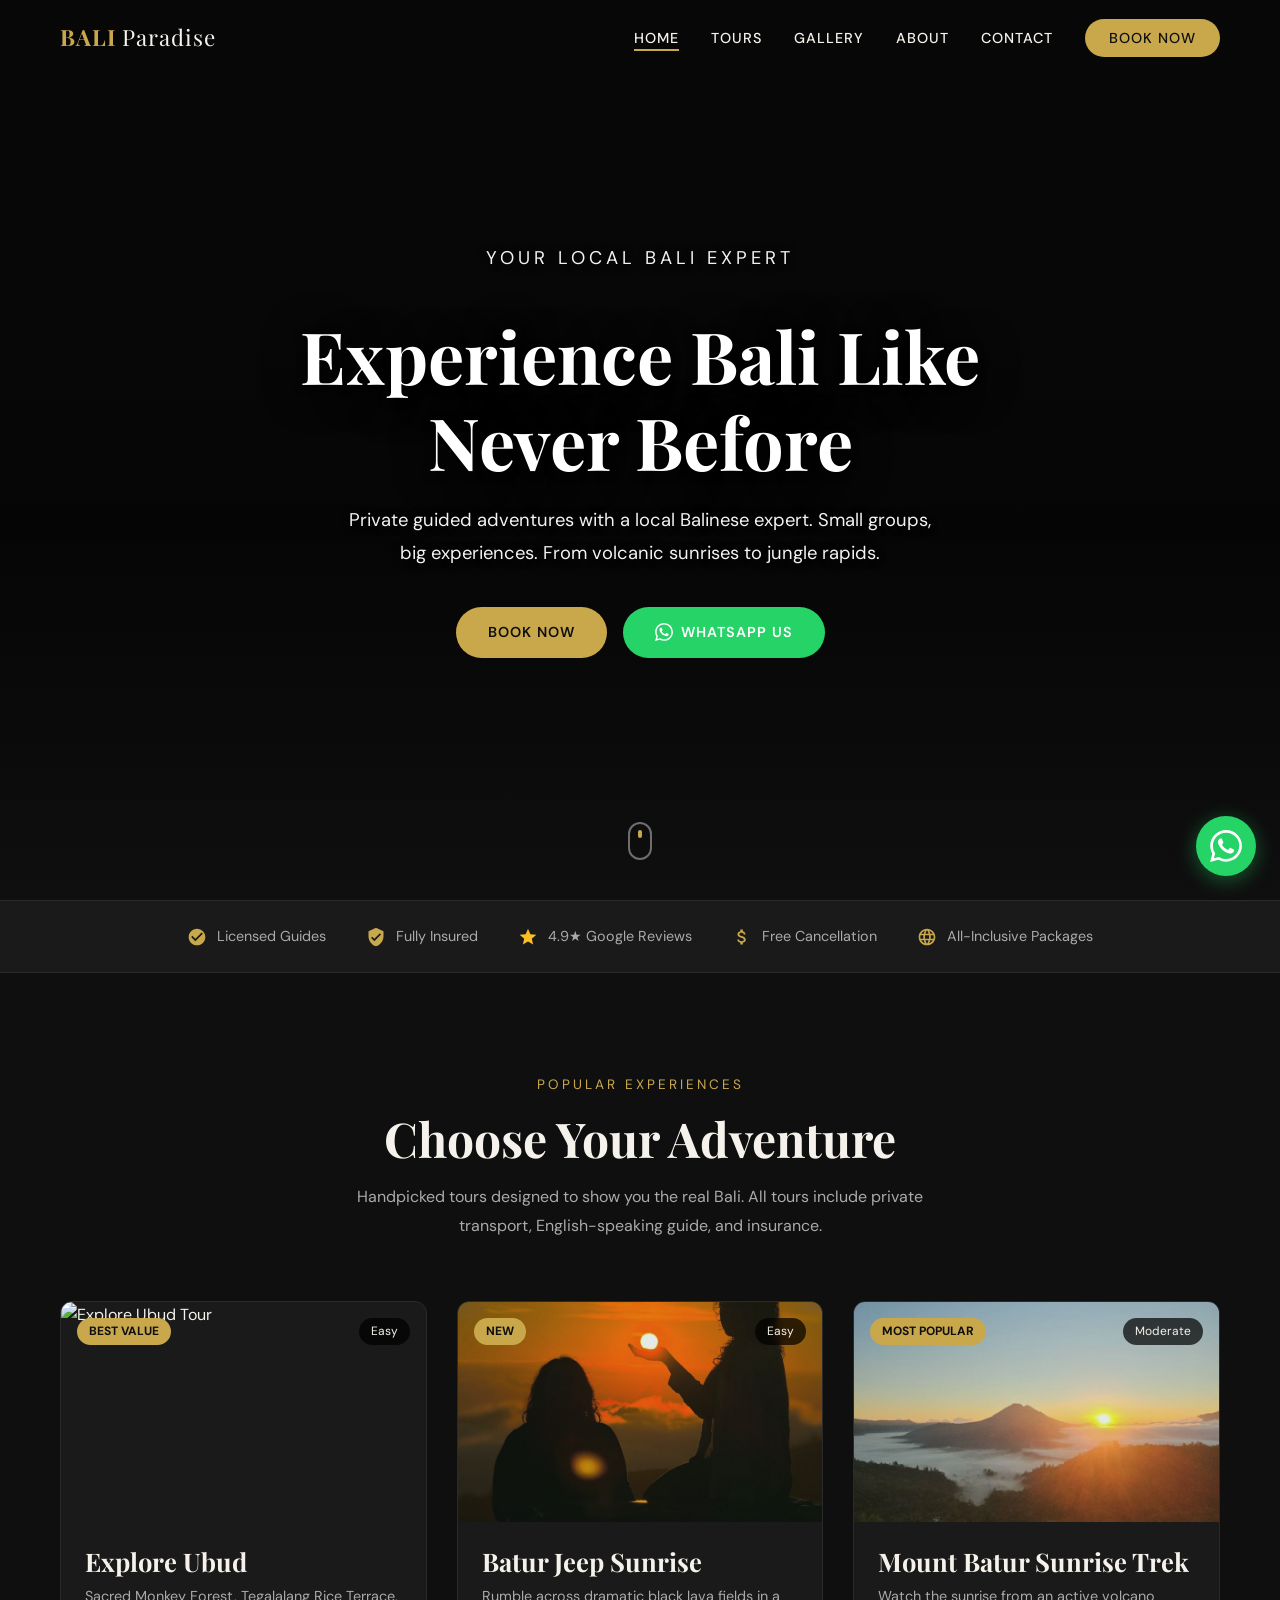
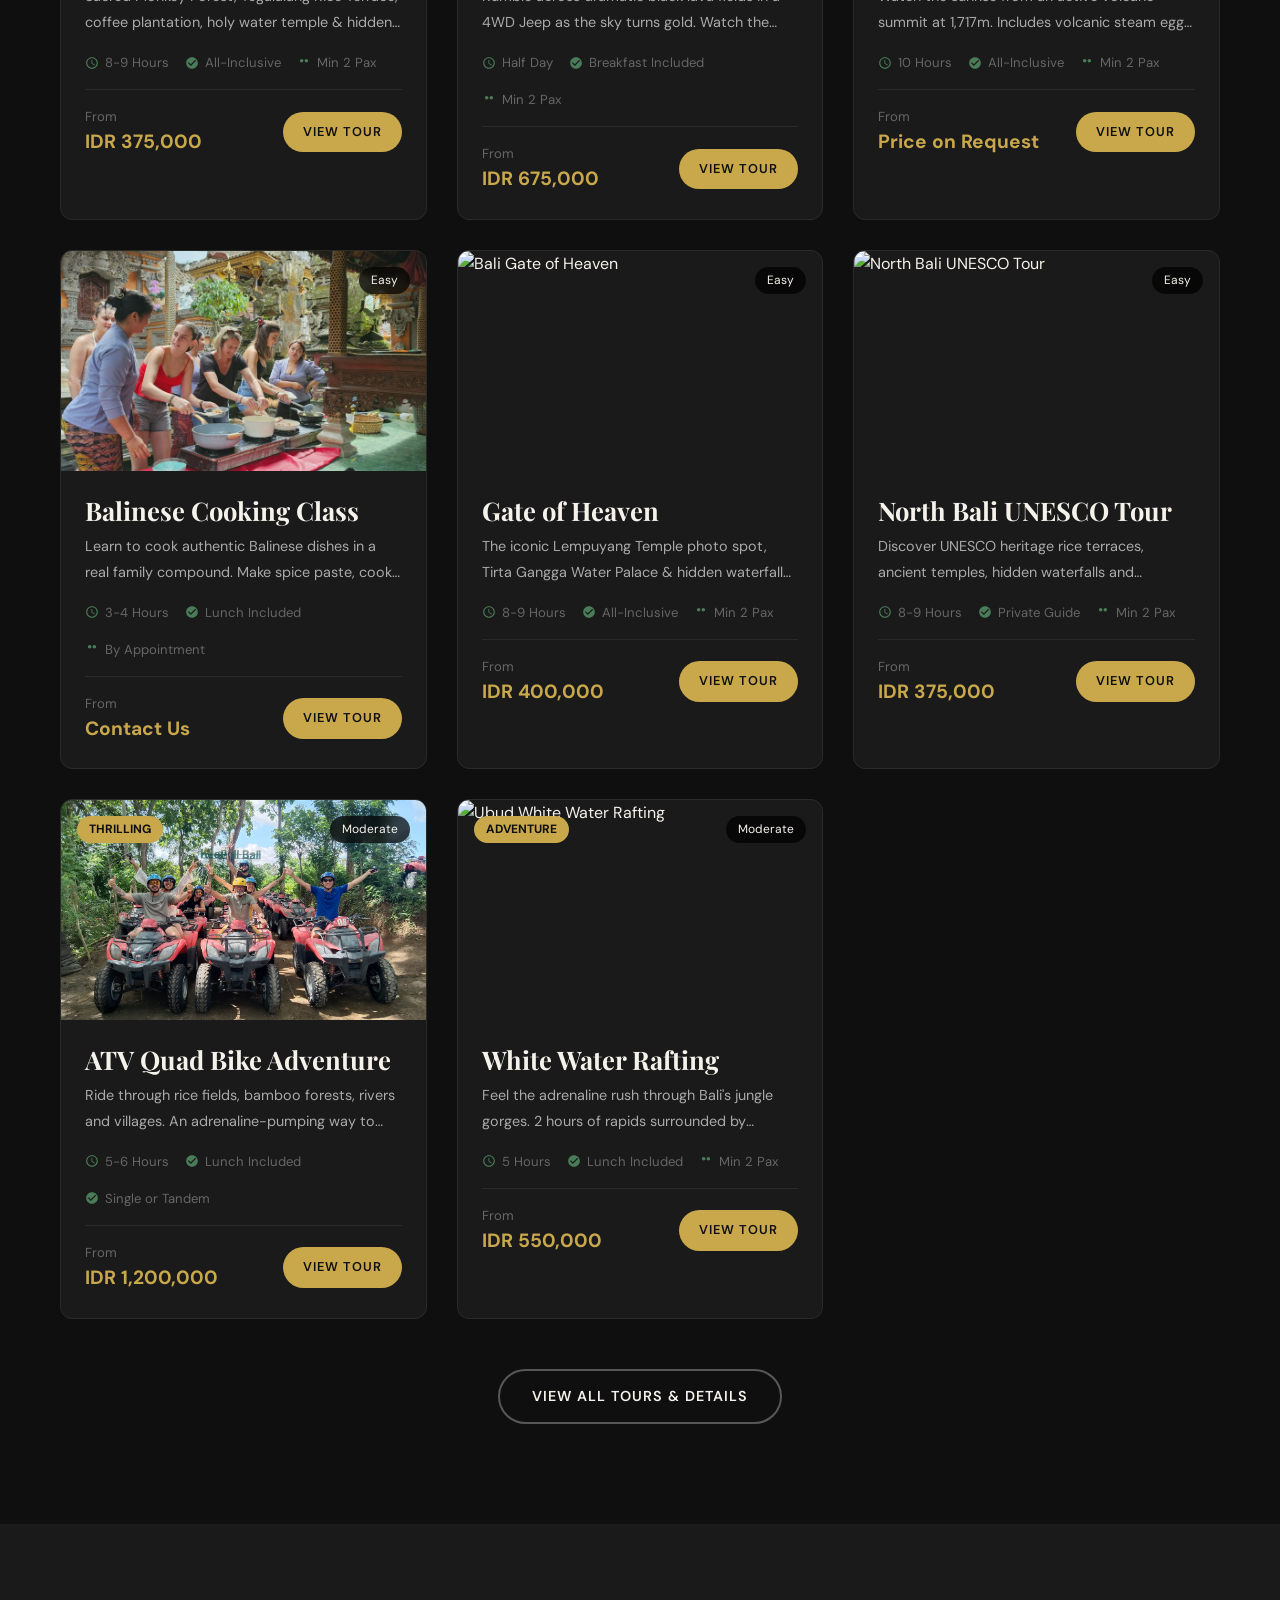
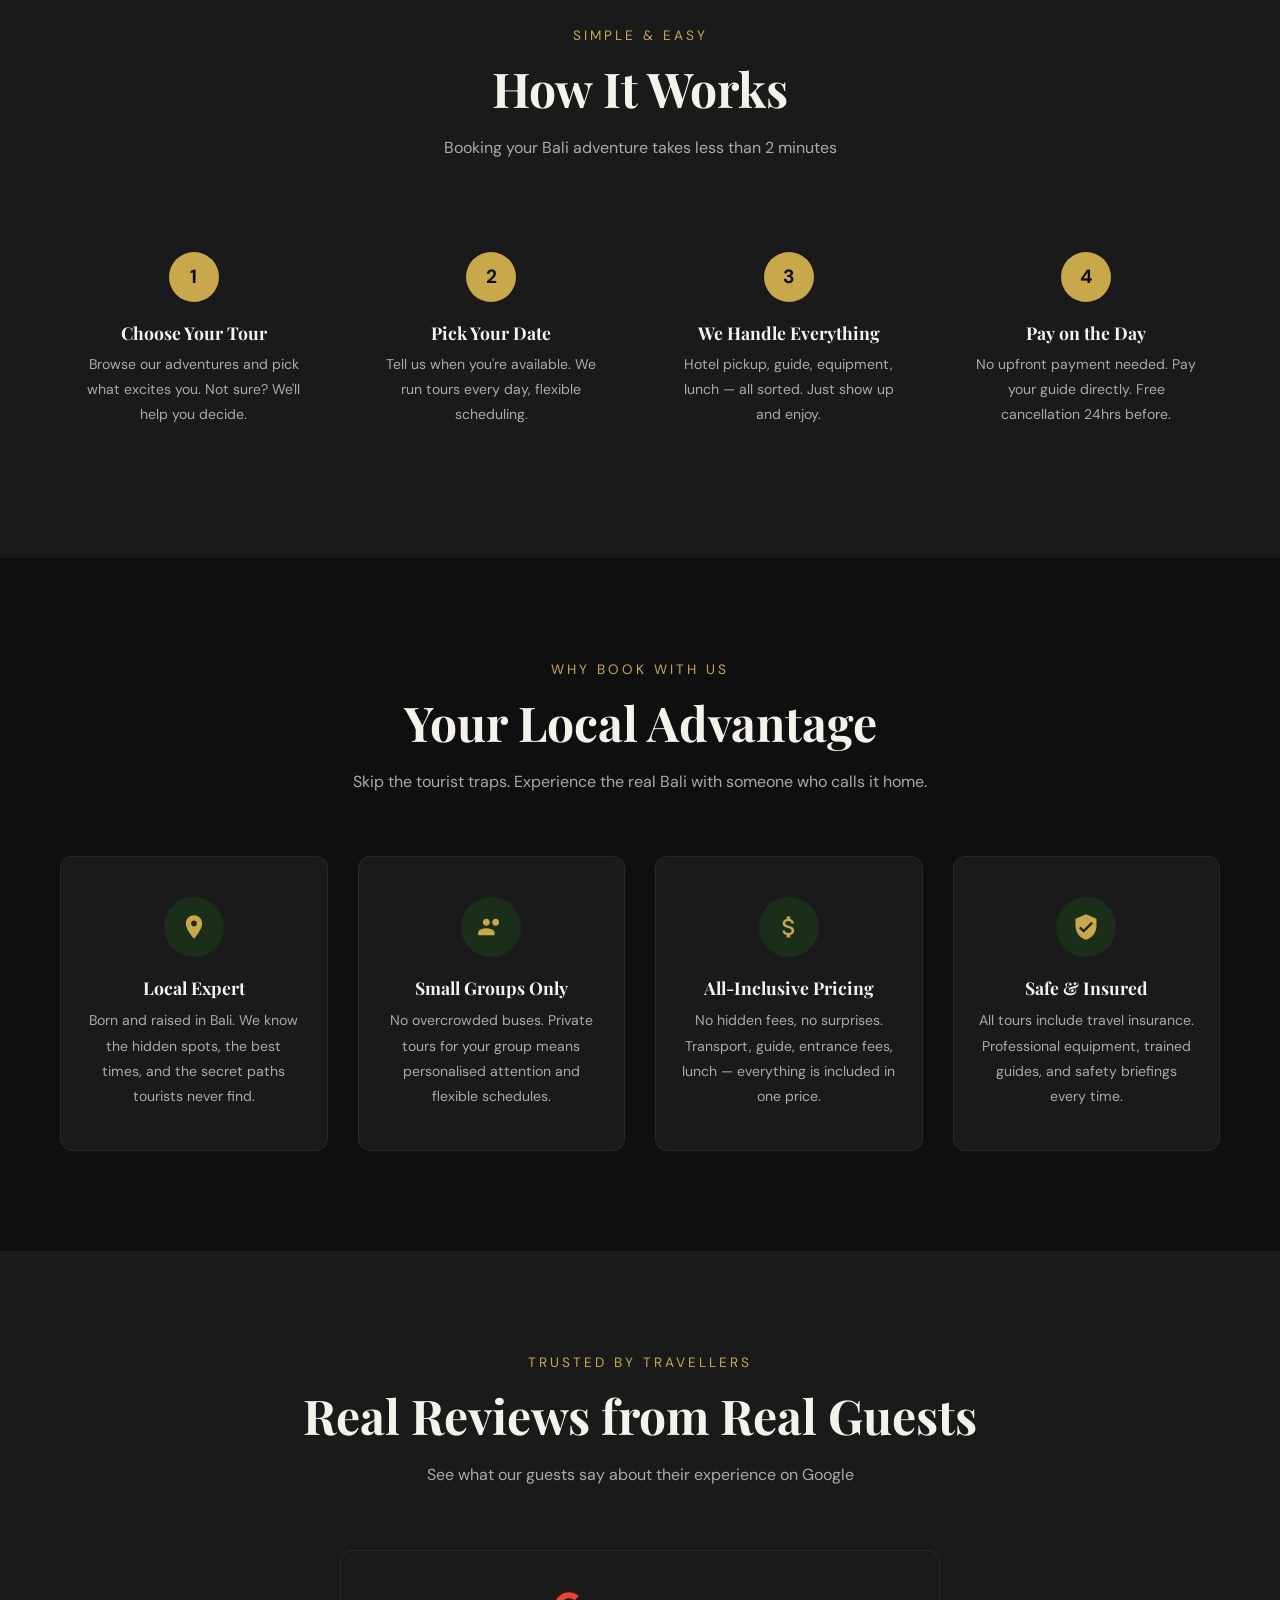
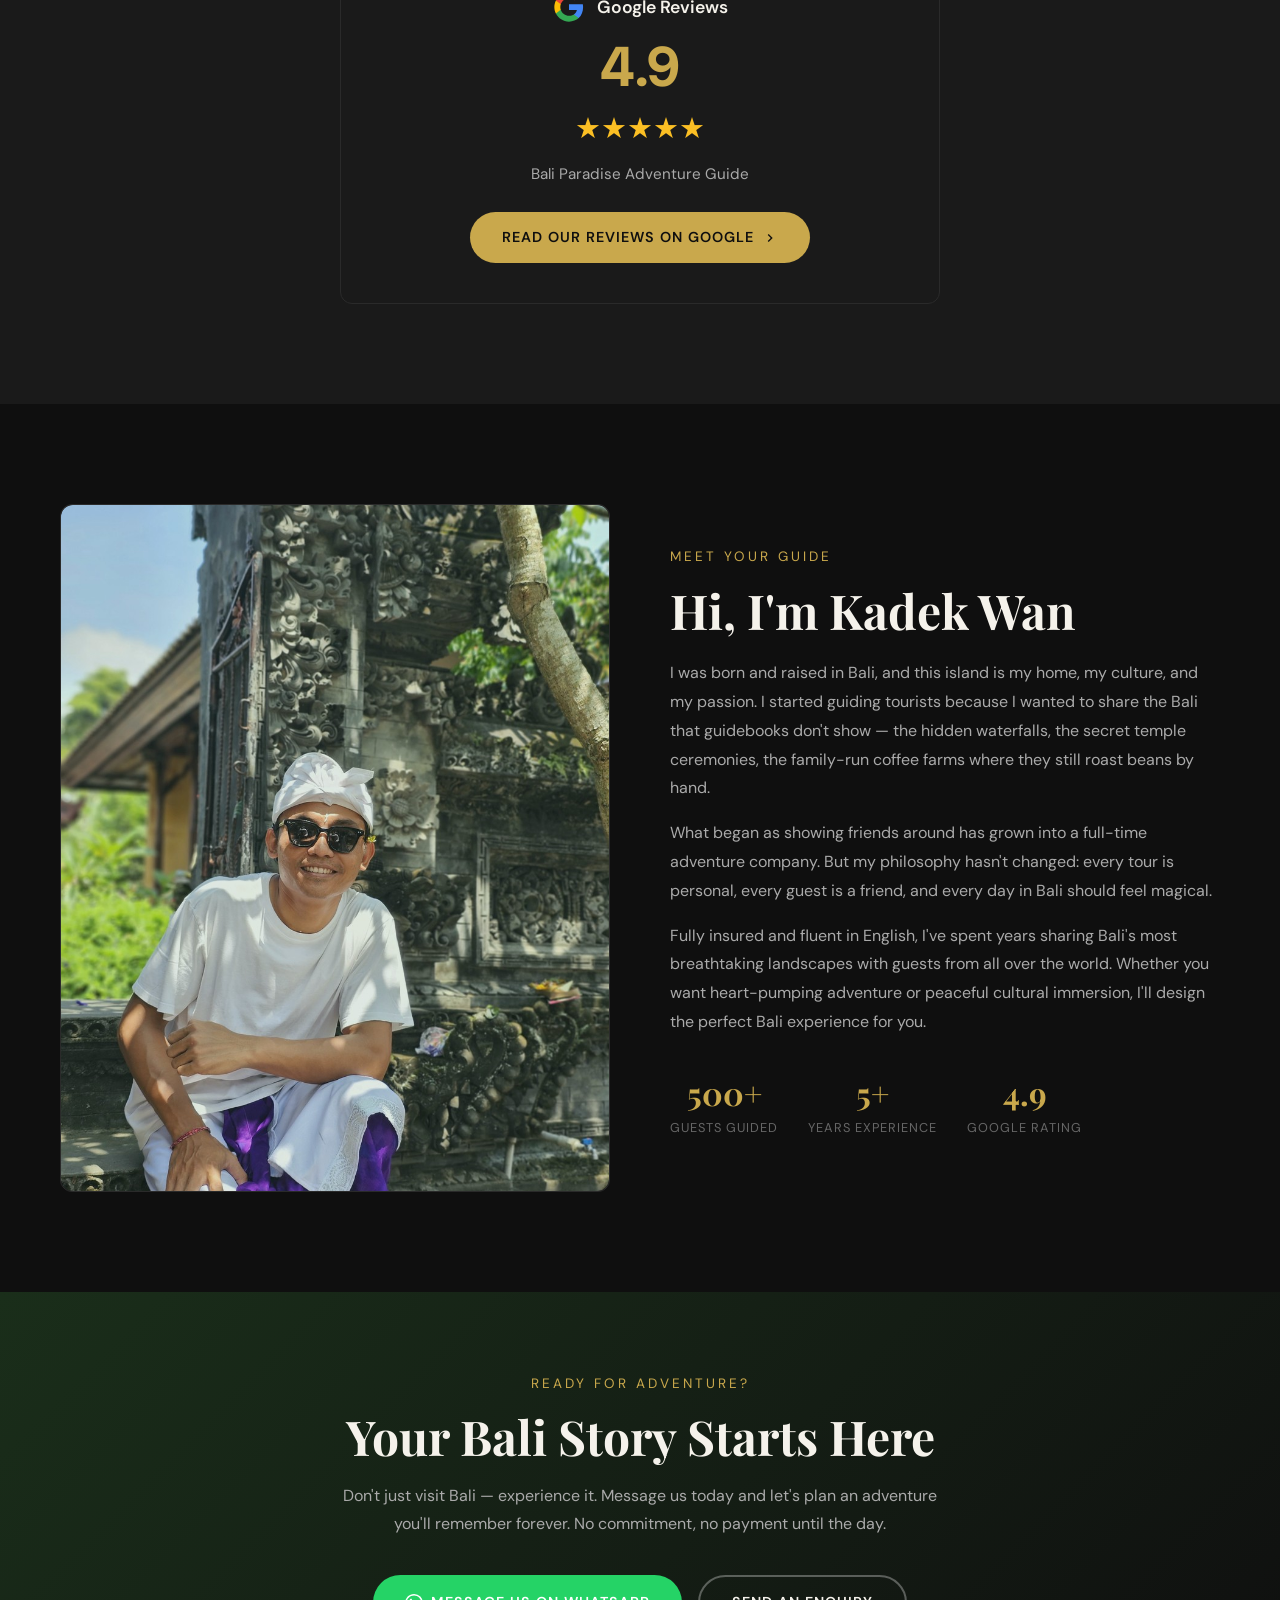
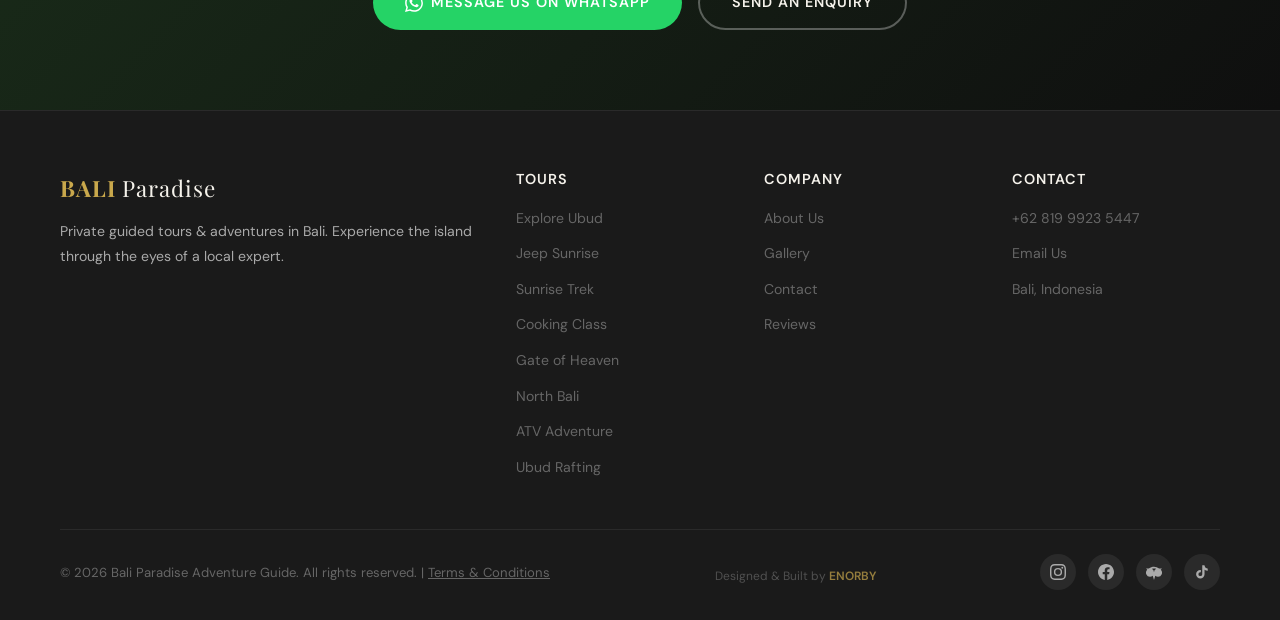
==== commit 879016ba: "Fix about sections on about.html and index.html - Remove all PLACEHOLDER comments (3 in about, 3 in " ====
--- a/index.html
+++ b/index.html
@@ -465,21 +465,19 @@
         <div class="container">
             <div class="about-grid">
                 <div class="about-image fade-in">
-                    <img src="images/guide-kadek.jpg" alt="Kadek Wan - Official Bali Guide at Uluwatu Temple" loading="lazy" style="border-radius: var(--radius); object-fit: cover; width: 100%; aspect-ratio: 3/4;">
+                    <img src="images/guide-kadek.jpg" alt="Kadek Wan - Official Bali Guide" loading="lazy" style="border-radius: var(--radius); object-fit: cover; width: 100%; aspect-ratio: 3/4;">
                 </div>
                 <div class="about-content fade-in">
                     <p class="label">Meet Your Guide</p>
-                    <!-- PLACEHOLDER: Replace with real name and story from client -->
                     <h2>Hi, I'm Kadek Wan</h2>
-                    <p>Born and raised in Bali, I've been sharing my island's beauty with travellers from around the world. What started as a passion for showing friends the hidden side of Bali has grown into a full-time adventure.</p>
-                    <p>I'm a certified member of the Mount Batur Trekking Guide Association, and I believe the best way to experience Bali is through the eyes of a local &mdash; not from the window of a crowded tour bus.</p>
-                    <p>Every tour is personal. I'll take you to the spots only locals know, at times when the crowds aren't there, and share stories about Balinese culture and traditions along the way.</p>
+                    <p>I was born and raised in Bali, and this island is my home, my culture, and my passion. I started guiding tourists because I wanted to share the Bali that guidebooks don't show &mdash; the hidden waterfalls, the secret temple ceremonies, the family-run coffee farms where they still roast beans by hand.</p>
+                    <p>What began as showing friends around has grown into a full-time adventure company. But my philosophy hasn't changed: every tour is personal, every guest is a friend, and every day in Bali should feel magical.</p>
+                    <p>Fully insured and fluent in English, I've spent years sharing Bali's most breathtaking landscapes with guests from all over the world. Whether you want heart-pumping adventure or peaceful cultural immersion, I'll design the perfect Bali experience for you.</p>
 
                     <div class="about-stats">
-                        <!-- PLACEHOLDER: Update with real numbers from client -->
                         <div class="about-stat">
                             <div class="number">500+</div>
-                            <div class="label">Happy Guests</div>
+                            <div class="label">Guests Guided</div>
                         </div>
                         <div class="about-stat">
                             <div class="number">5+</div>
@@ -554,7 +552,6 @@
                 <p>&copy; 2026 Bali Paradise Adventure Guide. All rights reserved. | <a href="terms.html" style="color: var(--text-muted); text-decoration: underline;">Terms & Conditions</a></p>
                 <p style="margin-top: 8px; font-size: 0.75rem; color: var(--text-muted); opacity: 0.7;">Designed &amp; Built by <a href="https://enorby.co.nz" target="_blank" rel="noopener" style="color: var(--accent-gold); text-decoration: none; font-weight: 600;">ENORBY</a></p>
                 <div class="footer-social">
-                    <!-- PLACEHOLDER: Replace # with real social media URLs -->
                     <a href="https://www.instagram.com/dekwan88_bali?igsh=MWc0OXJmOGVra2kwZA==" aria-label="Instagram" target="_blank" rel="noopener">
                         <svg viewBox="0 0 24 24"><path d="M12 2.163c3.204 0 3.584.012 4.85.07 3.252.148 4.771 1.691 4.919 4.919.058 1.265.069 1.645.069 4.849 0 3.205-.012 3.584-.069 4.849-.149 3.225-1.664 4.771-4.919 4.919-1.266.058-1.644.07-4.85.07-3.204 0-3.584-.012-4.849-.07-3.26-.149-4.771-1.699-4.919-4.92-.058-1.265-.07-1.644-.07-4.849 0-3.204.013-3.583.07-4.849.149-3.227 1.664-4.771 4.919-4.919 1.266-.057 1.645-.069 4.849-.069zM12 0C8.741 0 8.333.014 7.053.072 2.695.272.273 2.69.073 7.052.014 8.333 0 8.741 0 12c0 3.259.014 3.668.072 4.948.2 4.358 2.618 6.78 6.98 6.98C8.333 23.986 8.741 24 12 24c3.259 0 3.668-.014 4.948-.072 4.354-.2 6.782-2.618 6.979-6.98.059-1.28.073-1.689.073-4.948 0-3.259-.014-3.667-.072-4.947-.196-4.354-2.617-6.78-6.979-6.98C15.668.014 15.259 0 12 0zm0 5.838a6.162 6.162 0 100 12.324 6.162 6.162 0 000-12.324zM12 16a4 4 0 110-8 4 4 0 010 8zm6.406-11.845a1.44 1.44 0 100 2.881 1.44 1.44 0 000-2.881z"/></svg>
                     </a>
